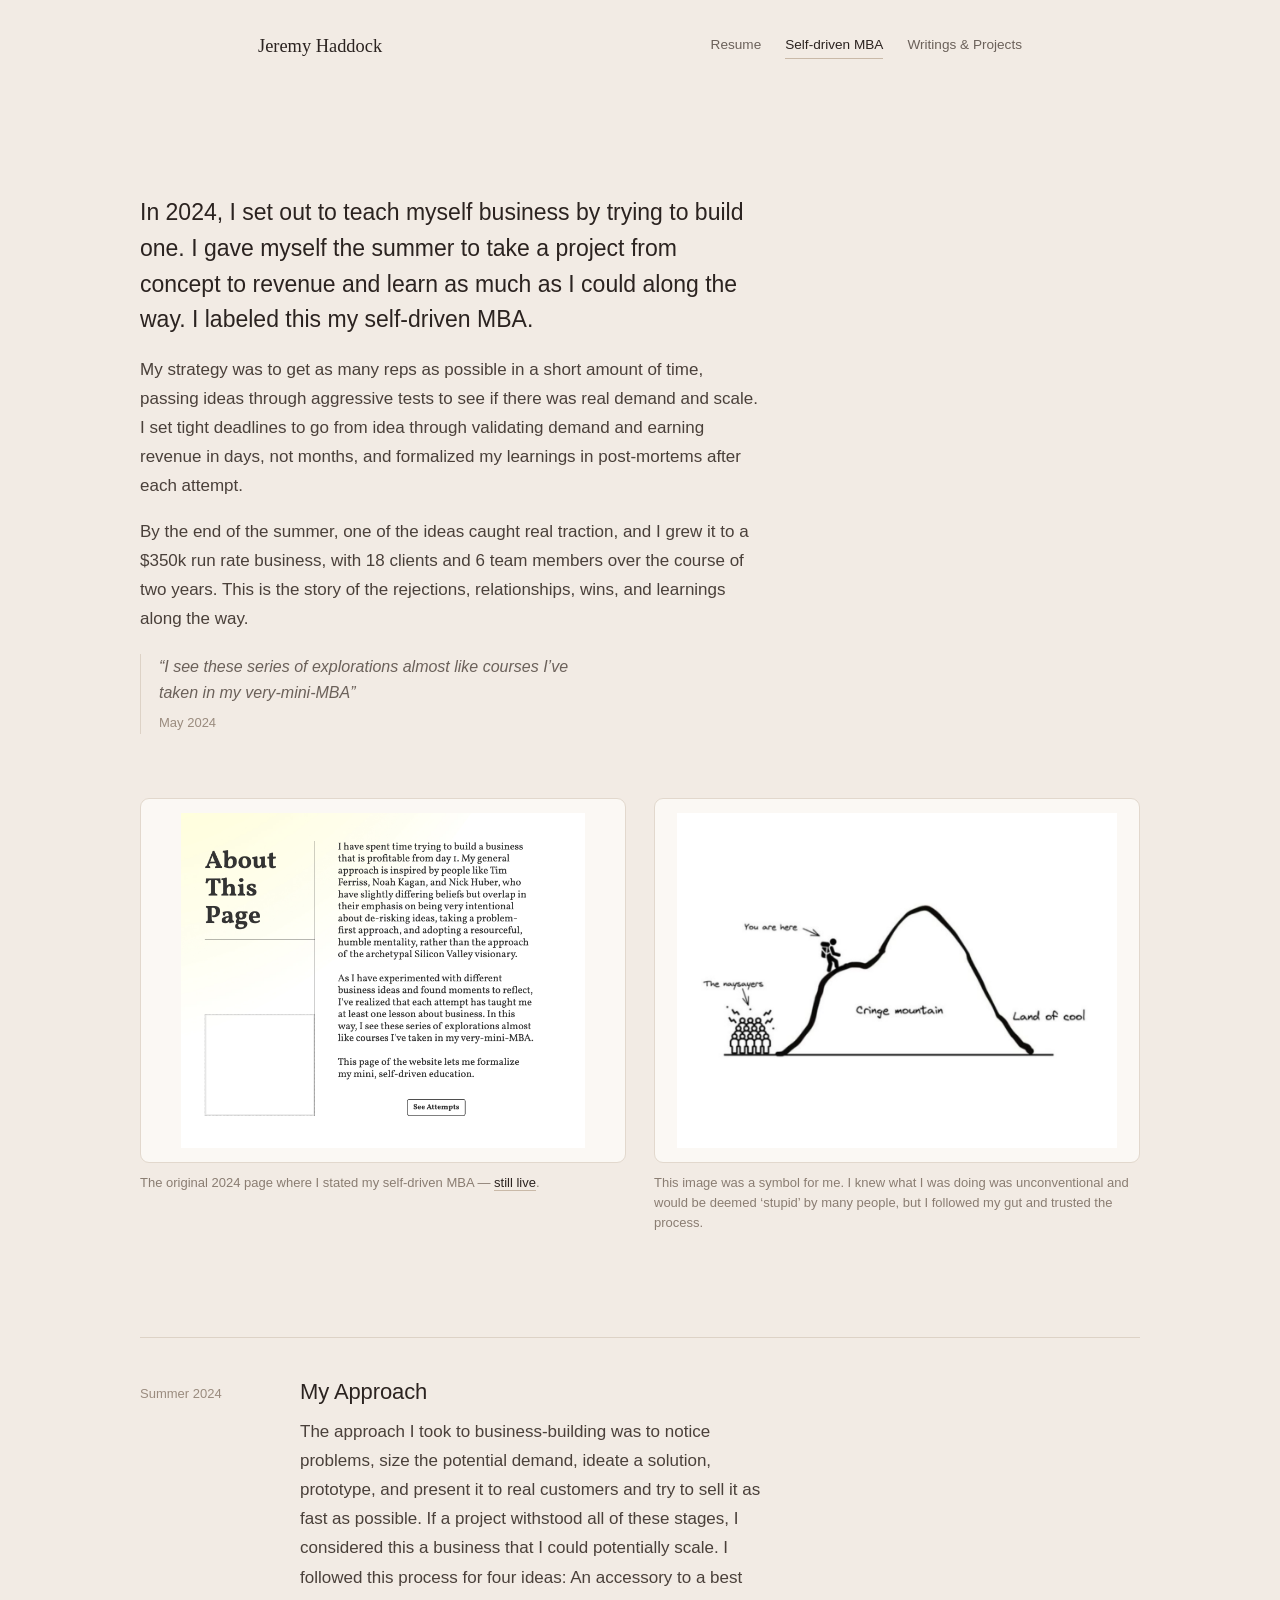
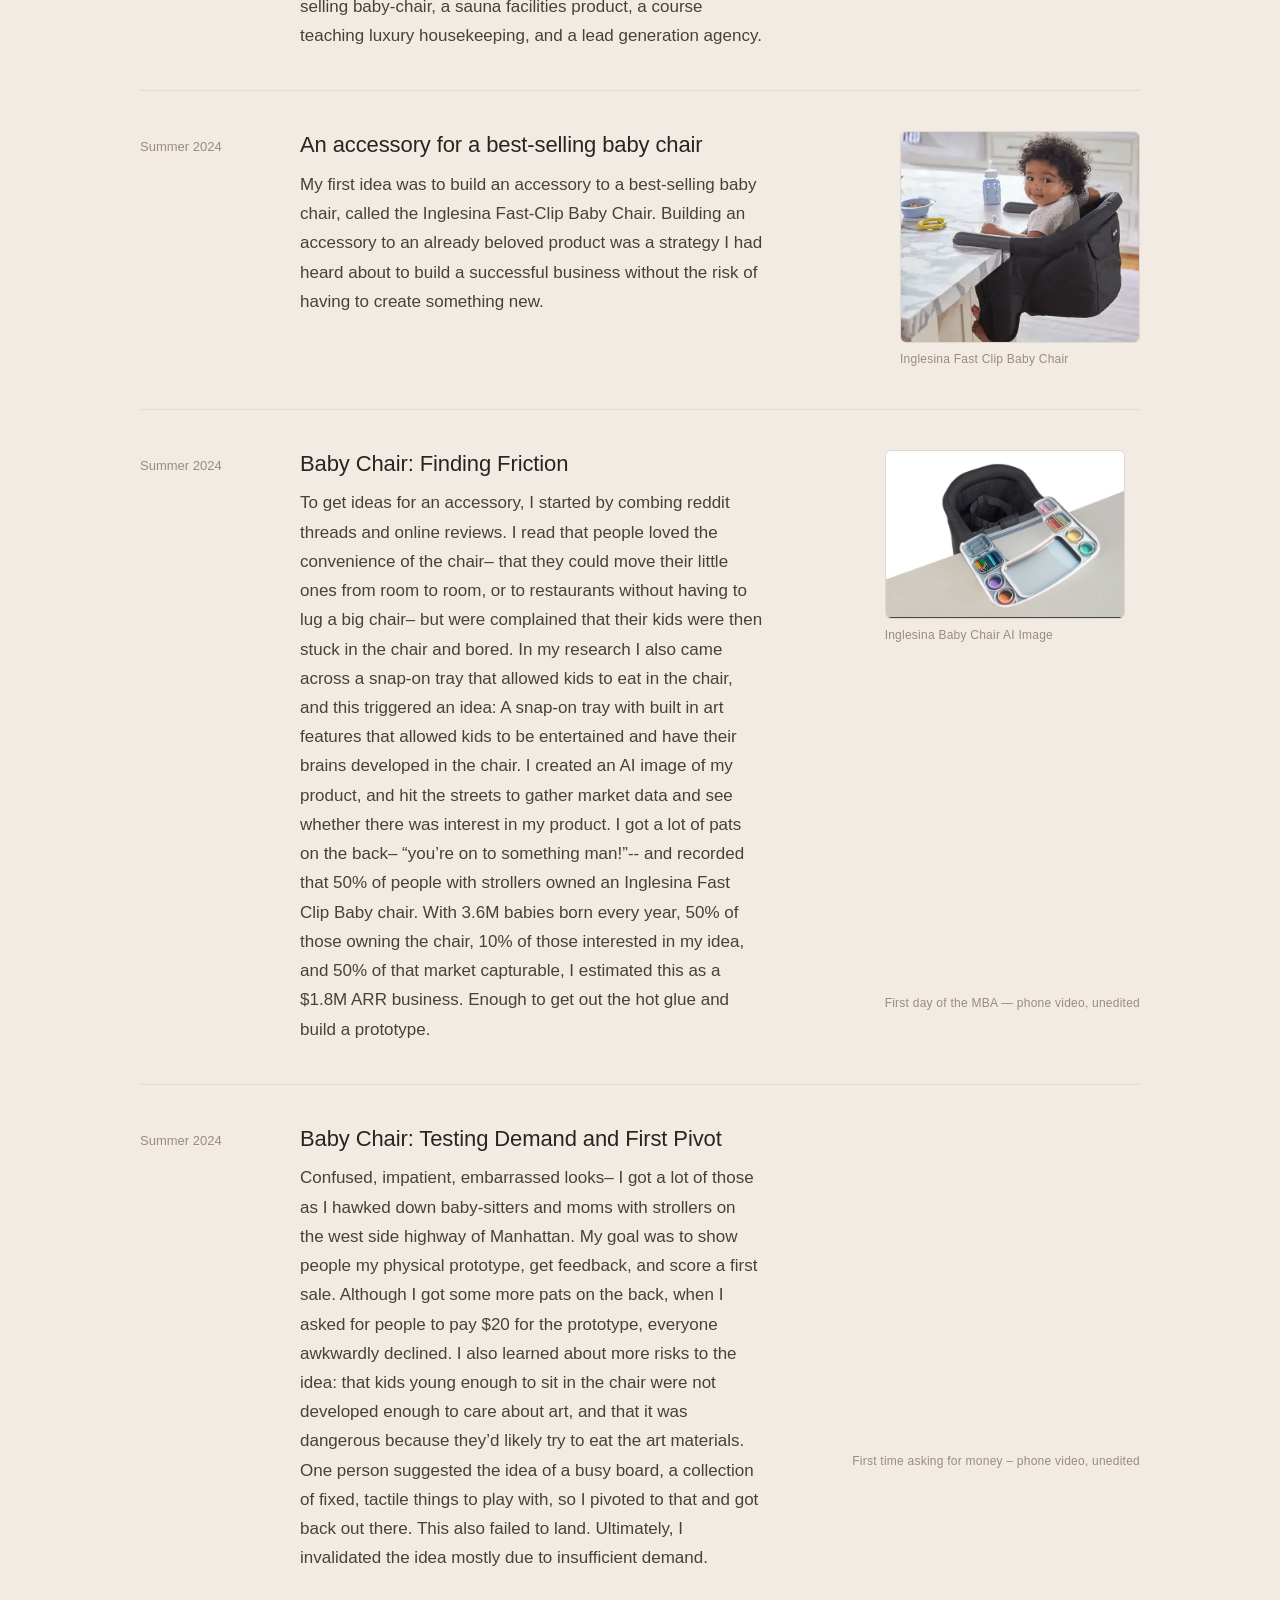
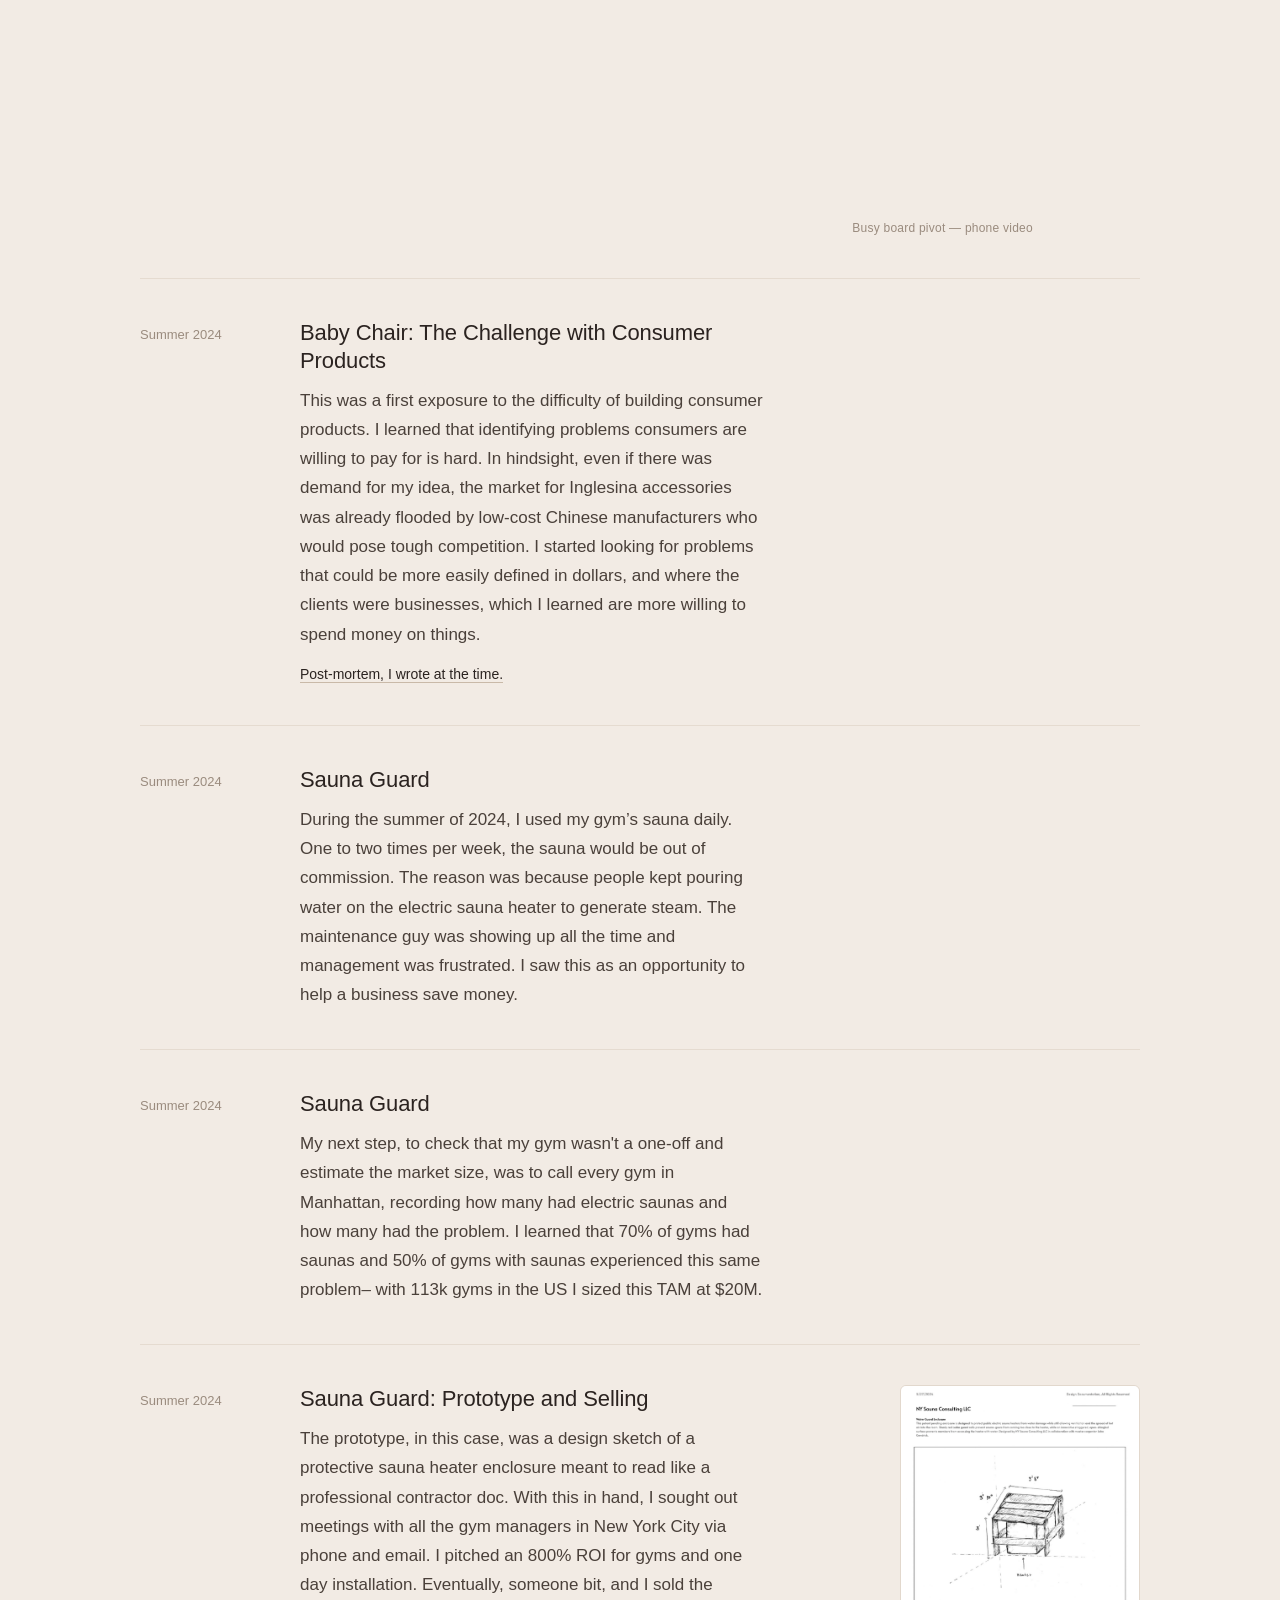
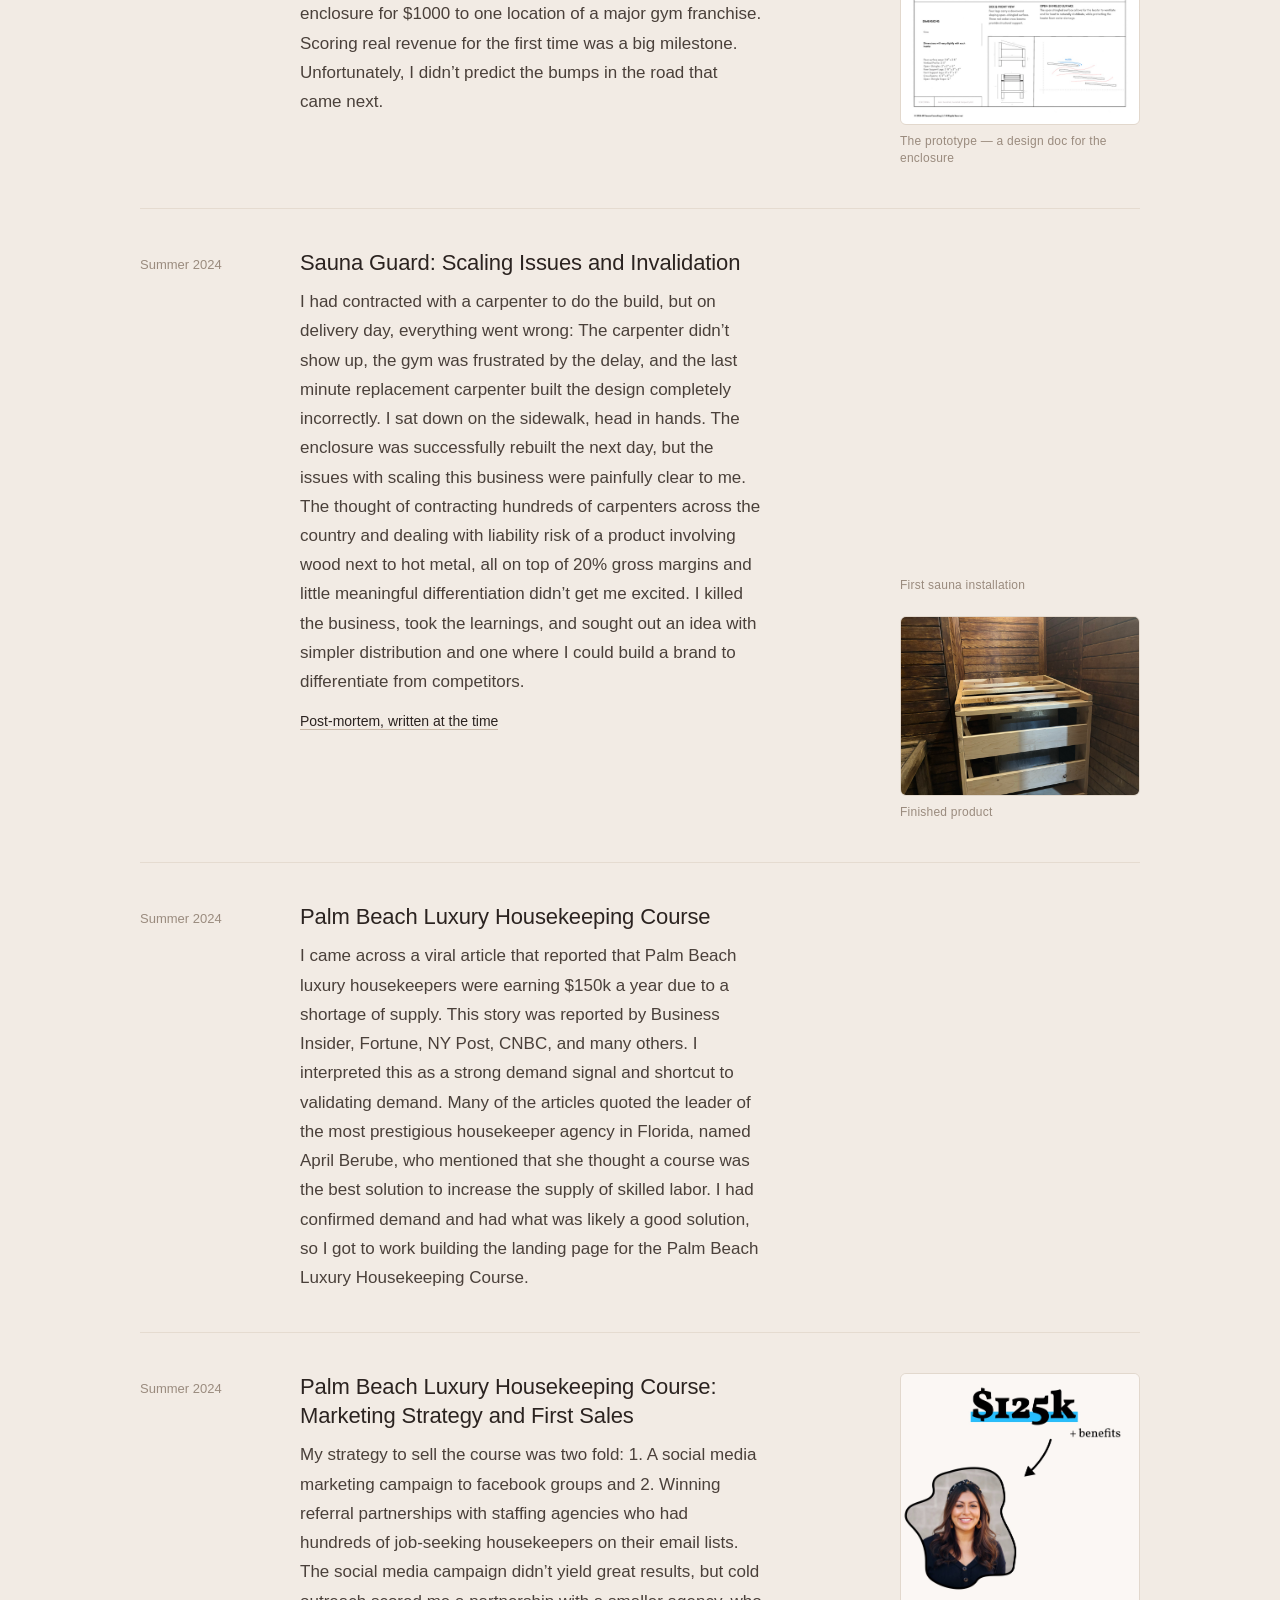
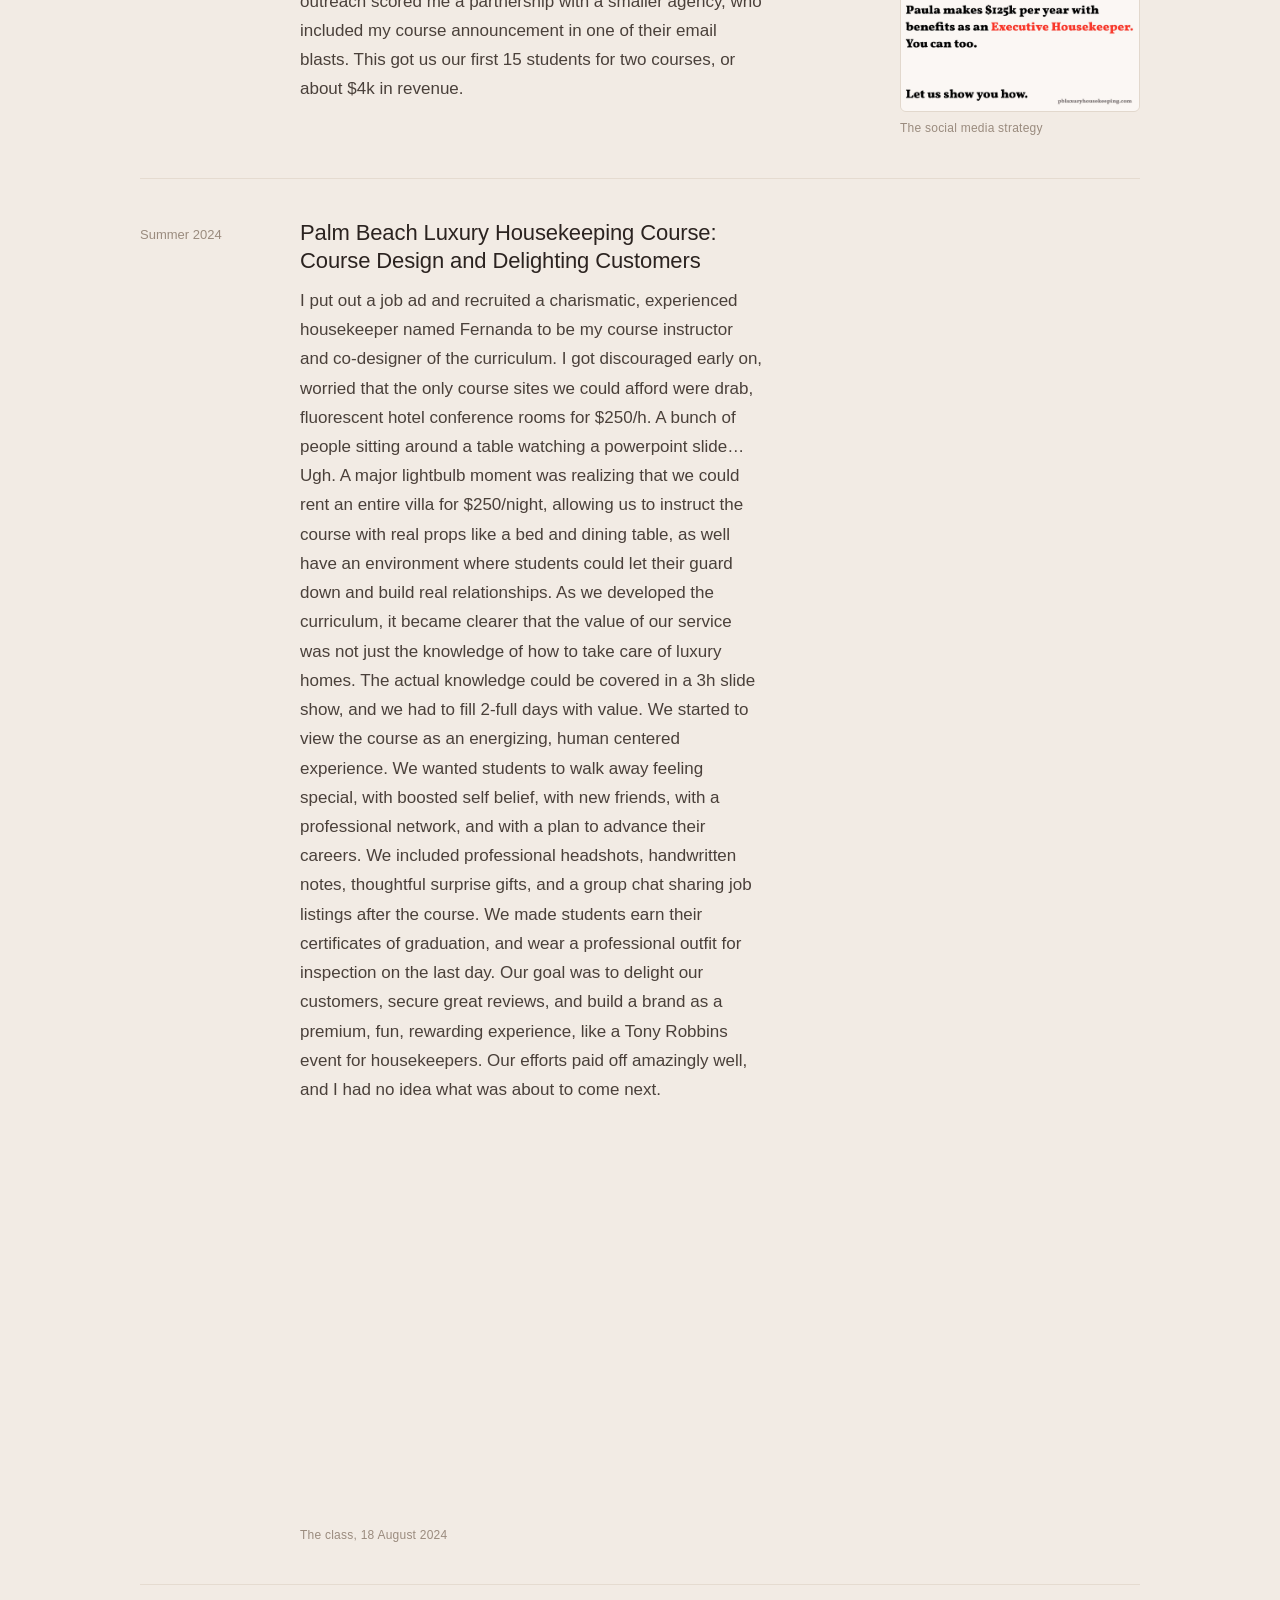
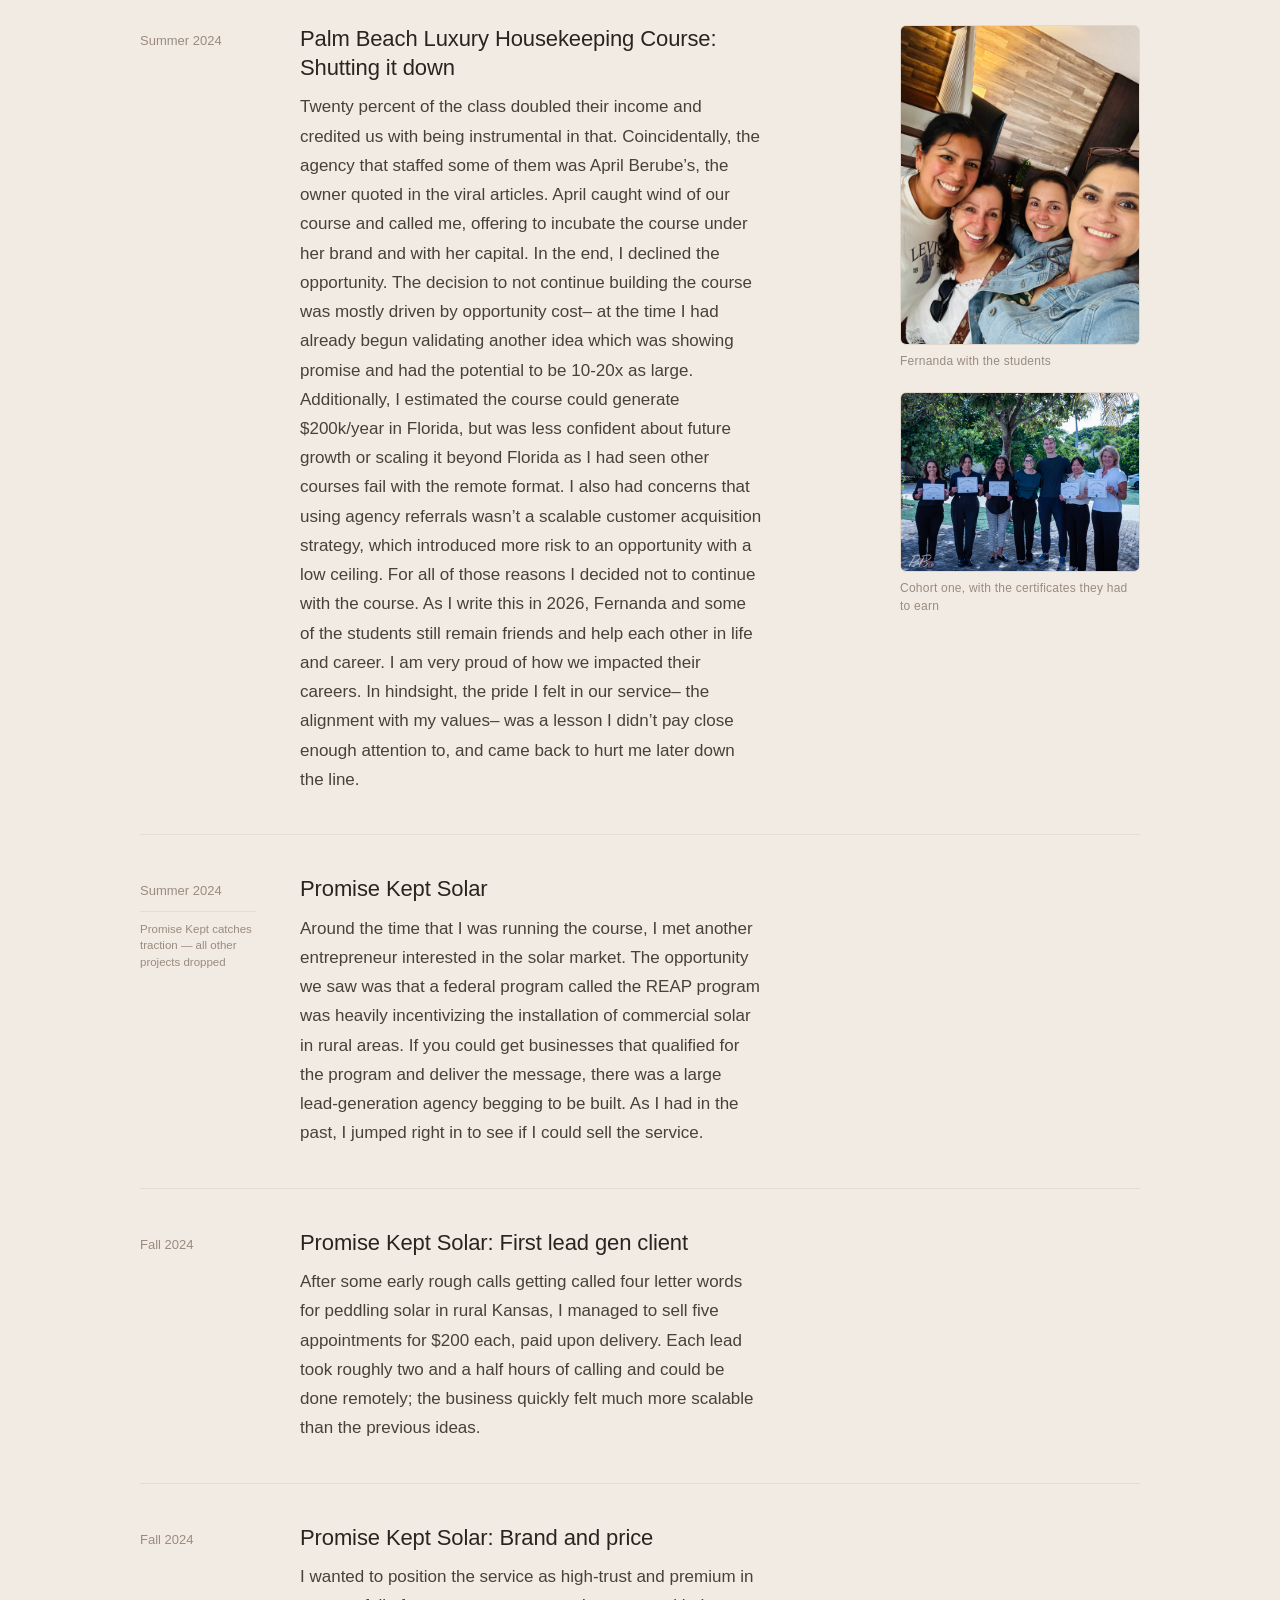
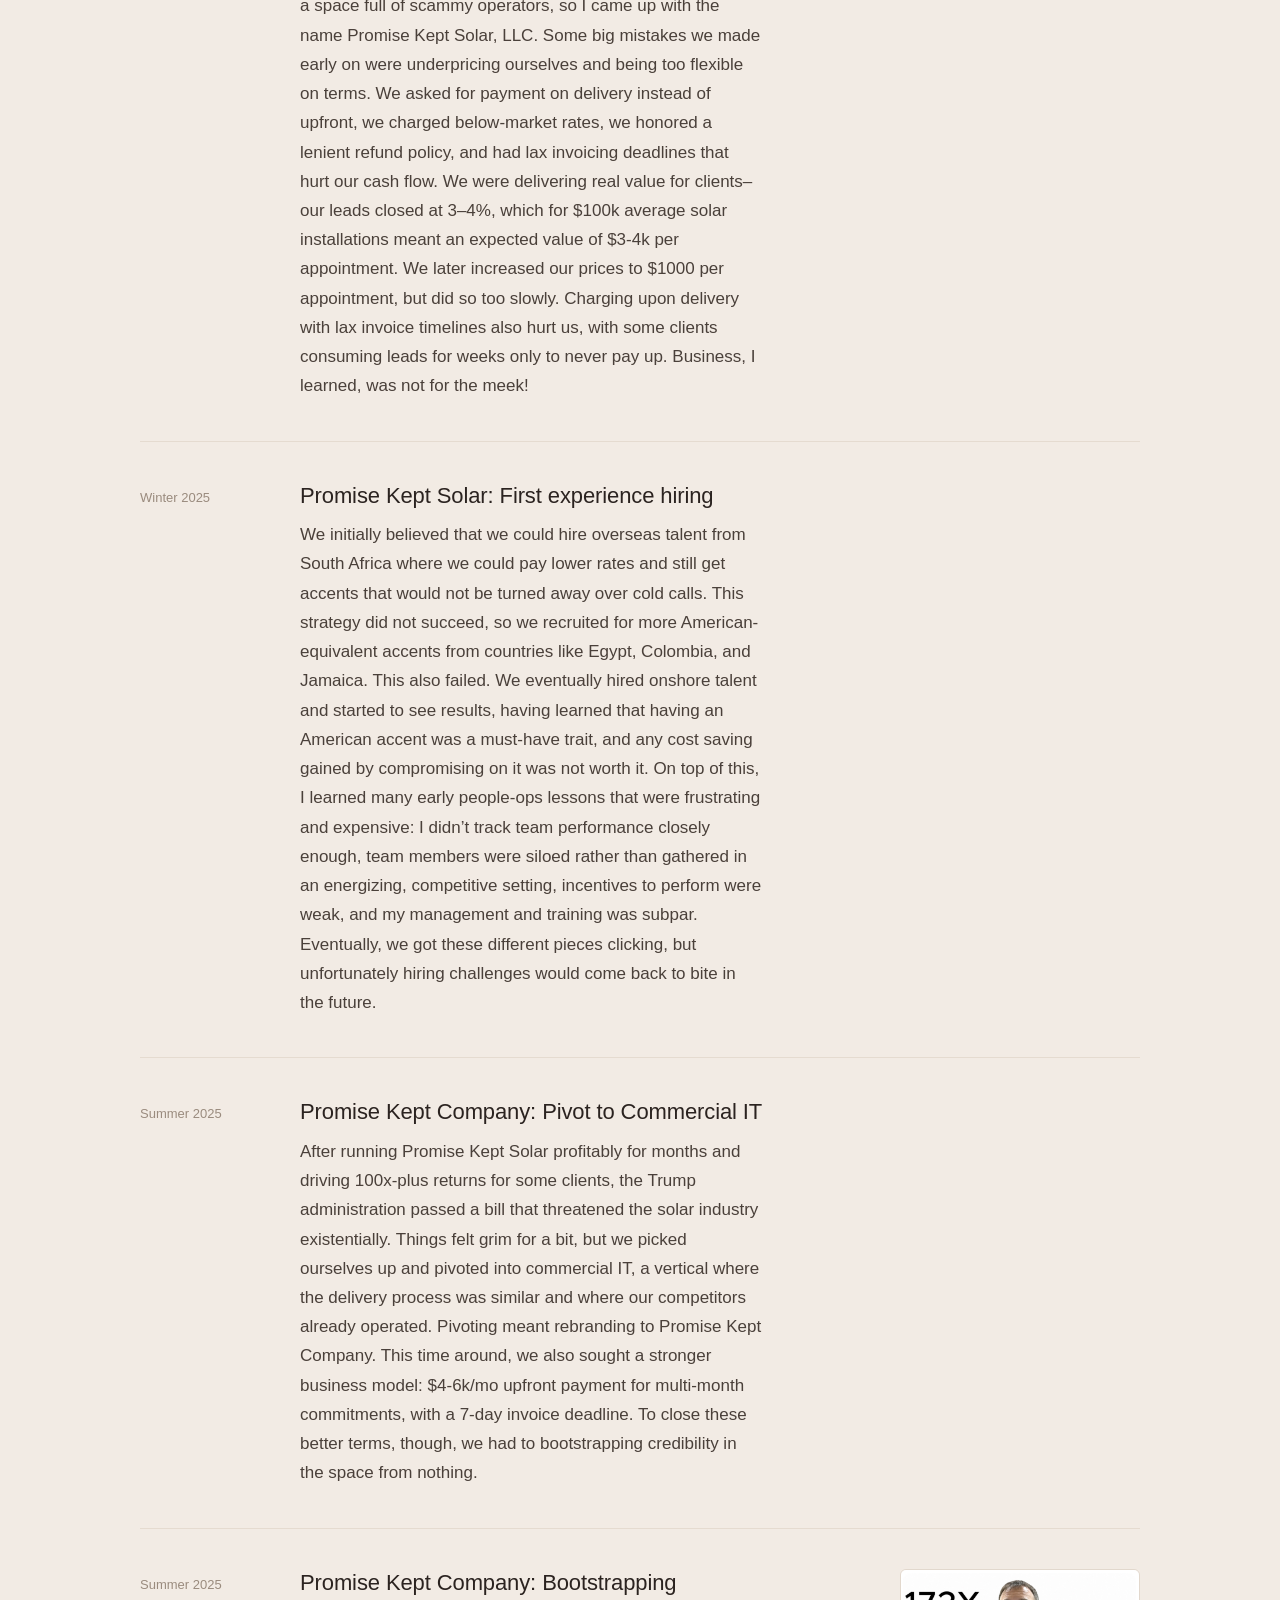
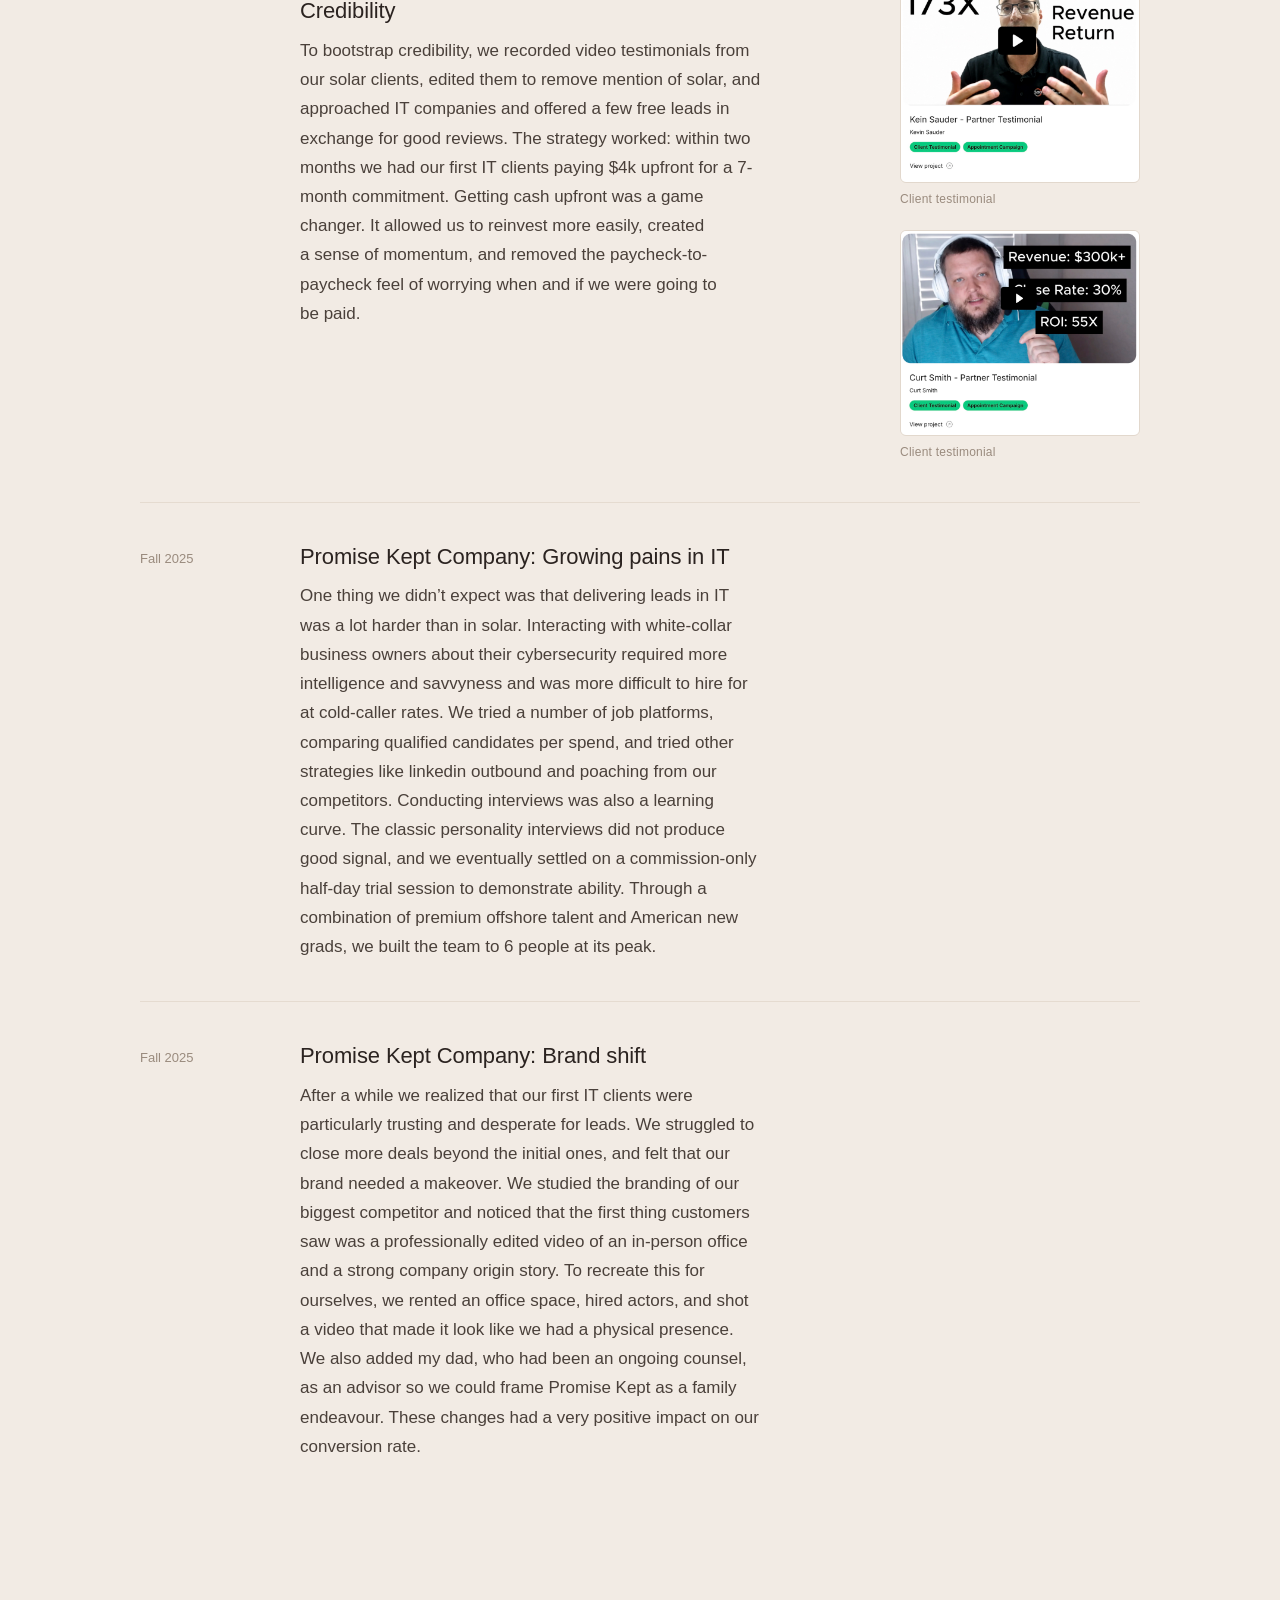
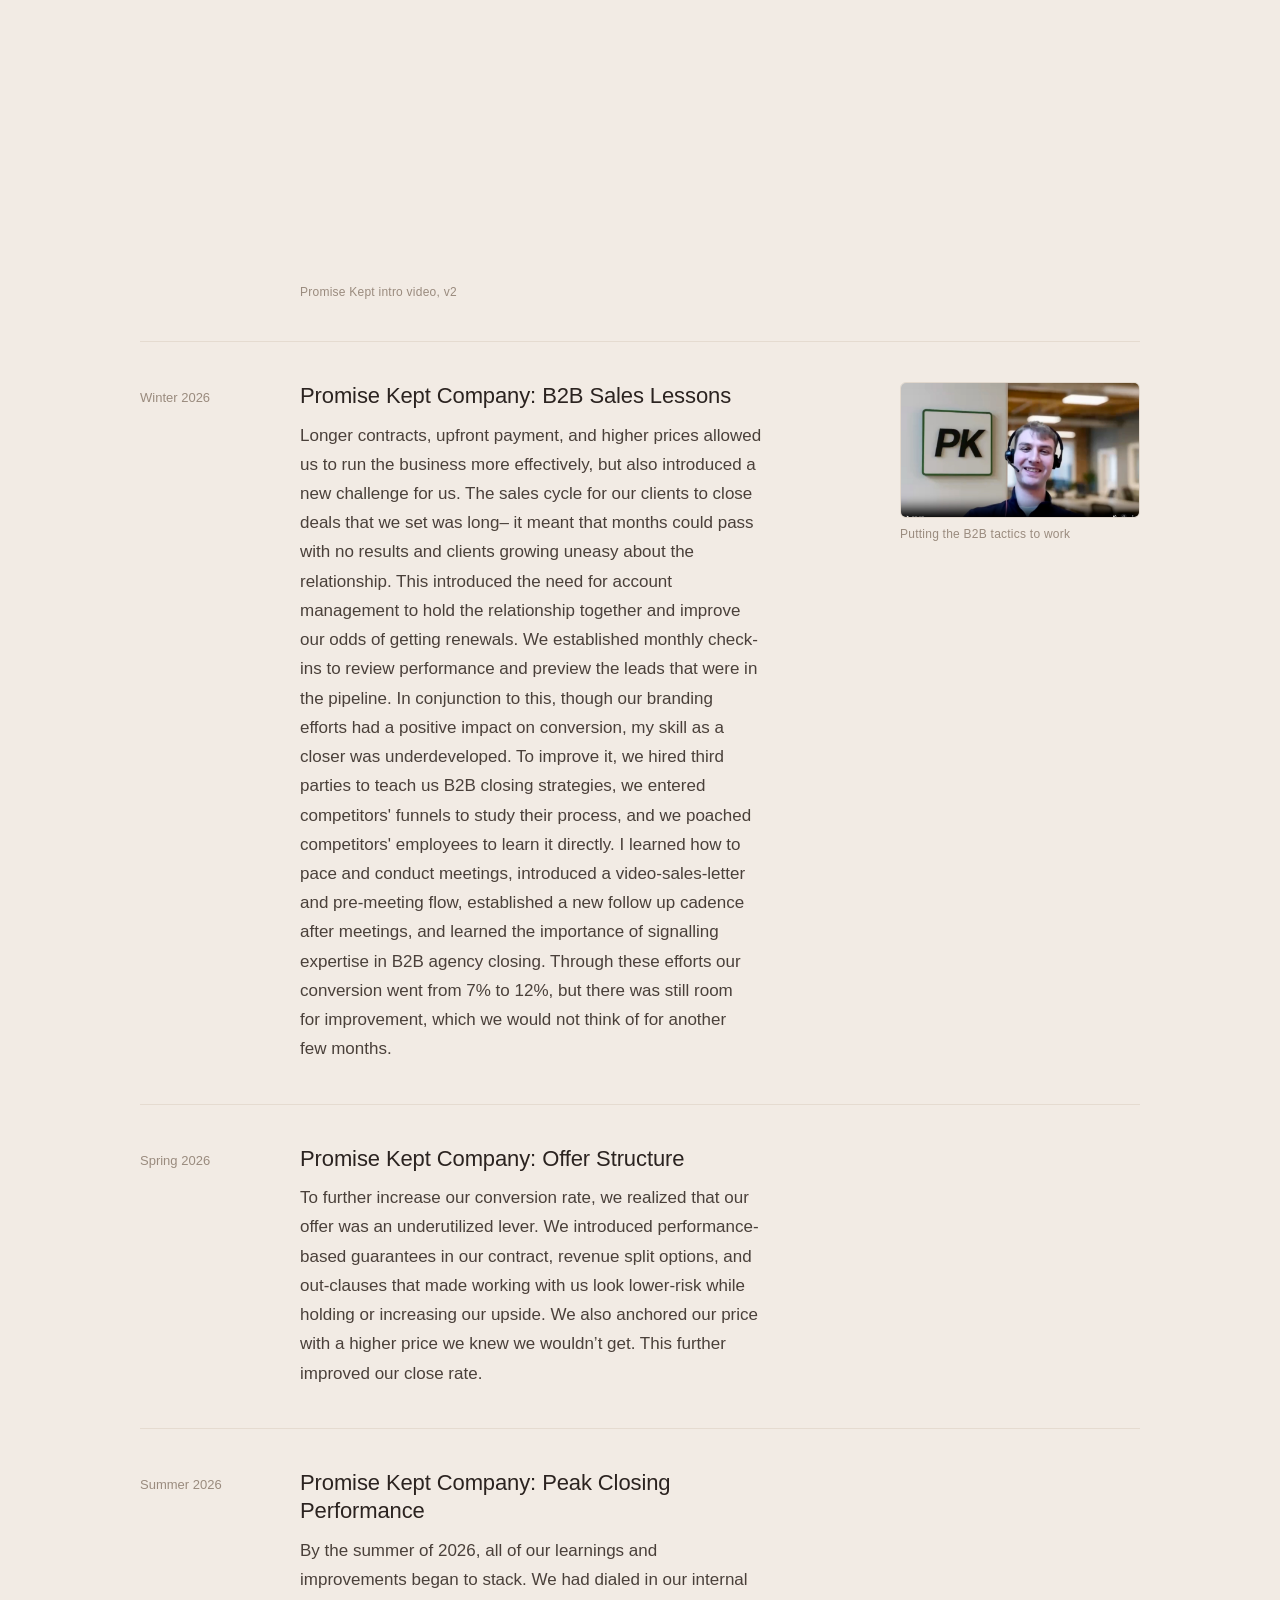
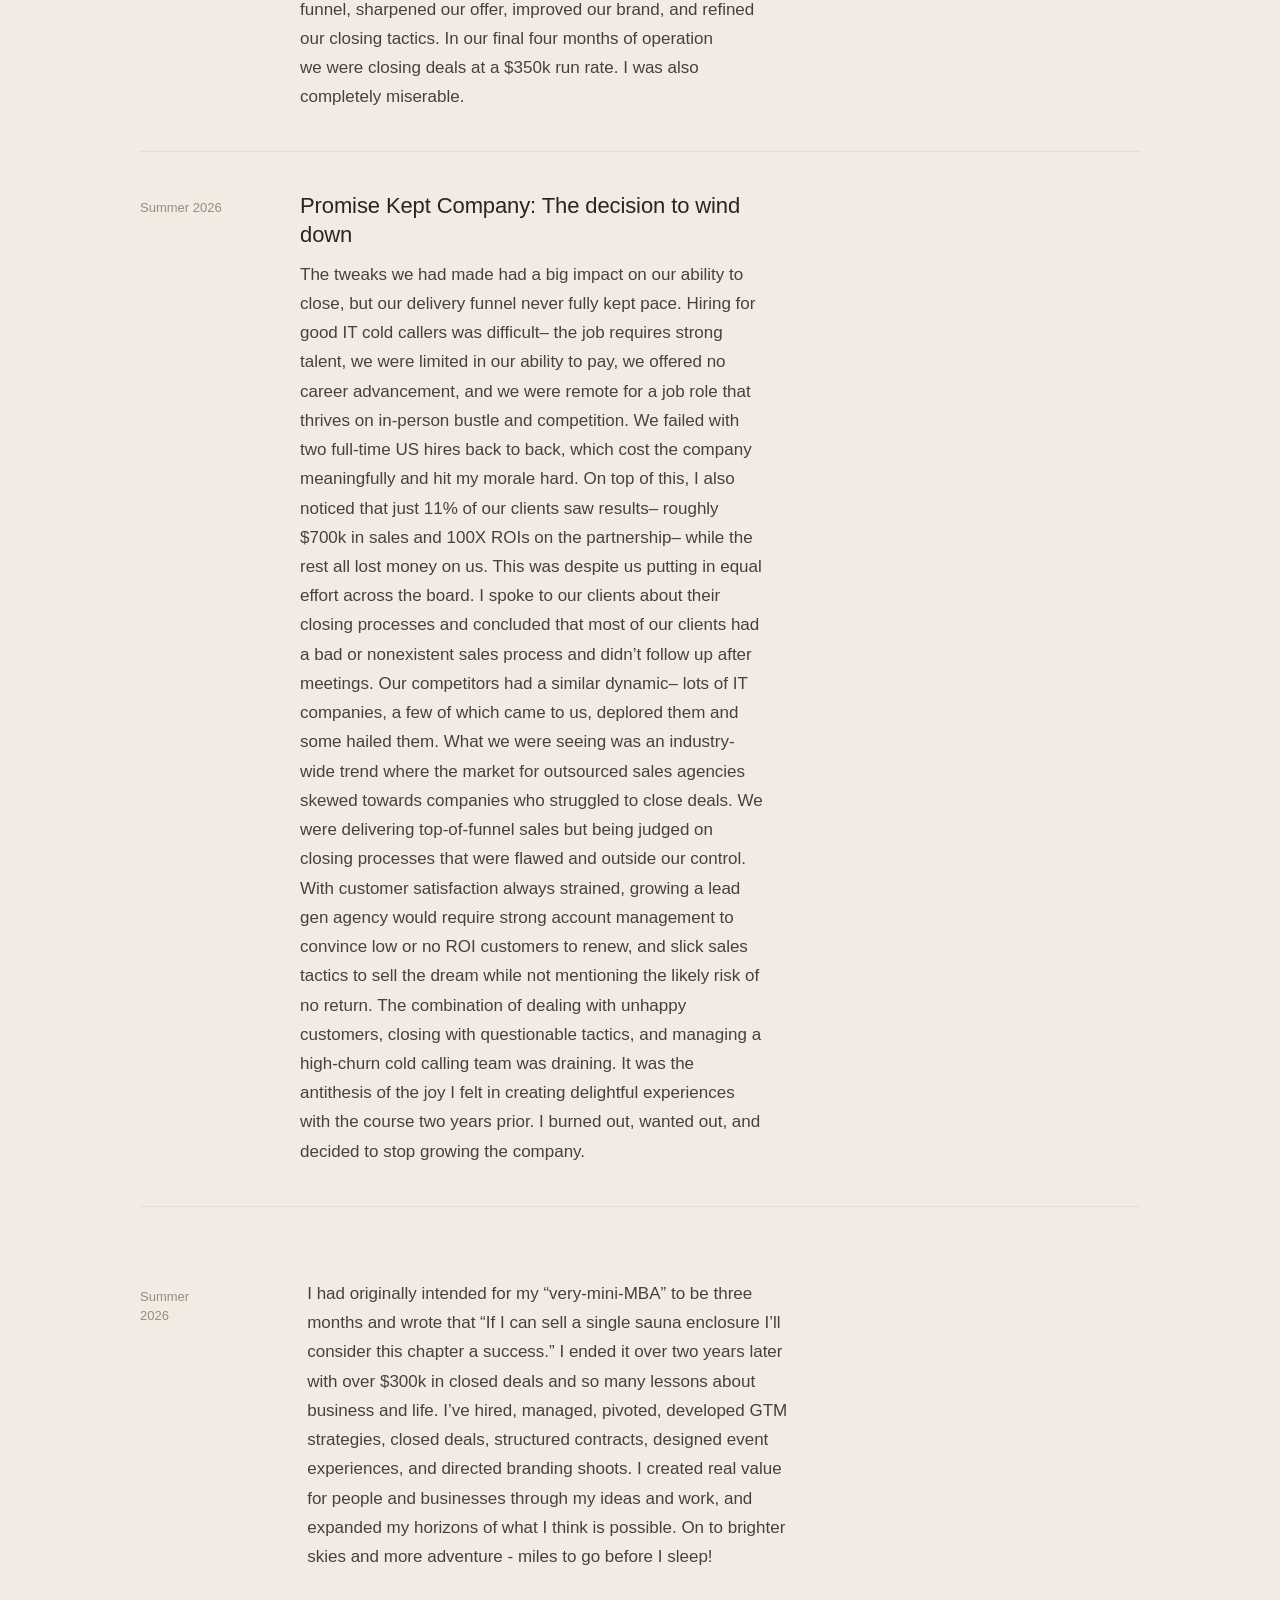
==== entrepreneurship.html @ 02e2dbf9 "Remove the advisor photo from the Brand shift entry" ====
<!DOCTYPE html>
<html lang="en">
<head>
<meta charset="UTF-8">
<meta name="viewport" content="width=device-width, initial-scale=1.0">
<title>A self-driven MBA — Jeremy Haddock</title>
<link rel="stylesheet" href="style.css">
<link rel="stylesheet" href="entrepreneurship.css">
<link rel="icon" href="data:,">
</head>
<body>

<div class="page nav-shell">
  <nav class="top">
    <a class="mark" href="index.html">Jeremy Haddock</a>
    <div class="links">
      <a href="resume.html">Resume</a>
      <a href="entrepreneurship.html" aria-current="page">Self-driven MBA</a>
      <a href="writing-projects.html">Writings &amp; Projects</a>
    </div>
  </nav>
</div>

<div class="mba">
  <div class="mba-inner">

    <div class="mba-header">
      <p class="mba-lead">In 2024, I set out to teach myself business by trying to build one. I gave myself the summer to take a project from concept to revenue and learn as much as I could along the way. I labeled this my self-driven MBA.</p>
      <p class="mba-lead-cont">My strategy was to get as many reps as possible in a short amount of time, passing ideas through aggressive tests to see if there was real demand and scale. I set tight deadlines to go from idea through validating demand and earning revenue in days, not months, and formalized my learnings in post-mortems after each attempt.</p>
      <p class="mba-lead-cont">By the end of the summer, one of the ideas caught real traction, and I grew it to a $350k run rate business, with 18 clients and 6 team members over the course of two years. This is the story of the rejections, relationships, wins, and learnings along the way.</p>
      <blockquote class="mba-quote">
        <p>“I see these series of explorations almost like courses I’ve taken in my very-mini-MBA”</p>
        <cite>May 2024</cite>
      </blockquote>
    </div>

    <div class="mba-artifacts">
      <figure class="mba-artifact-figure">
        <div class="mba-mat">
          <img src="assets/declaration-2022.png" alt="The original 2024 declaration page, titled About This Page">
        </div>
        <figcaption>The original 2024 page where I stated my self-driven MBA &mdash; <a href="https://jeremyhaddocksite.webflow.io/businessexplorations" target="_blank" rel="noopener">still live</a>.</figcaption>
      </figure>
      <figure class="mba-artifact-figure">
        <div class="mba-mat">
          <img src="assets/cringe-mountain-2022.png" alt="Hand-drawn diagram: a figure climbing Cringe mountain toward the Land of cool">
        </div>
        <figcaption>This image was a symbol for me. I knew what I was doing was unconventional and would be deemed &lsquo;stupid&rsquo; by many people, but I followed my gut and trusted the process.</figcaption>
      </figure>
    </div>

    <div class="mba-timeline">

      <div class="mba-entry">
        <div class="mba-entry-date">Summer 2024</div>
        <div class="mba-entry-text">
          <h3>My Approach</h3>
          <p>The approach I took to business-building was to notice problems, size the potential demand, ideate a solution, prototype, and present it to real customers and try to sell it as fast as possible. If a project withstood all of these stages, I considered this a business that I could potentially scale. I followed this process for four ideas: An accessory to a best selling baby-chair, a sauna facilities product, a course teaching luxury housekeeping, and a lead generation agency.</p>
        </div>
      </div>

      <div class="mba-entry">
        <div class="mba-entry-date">Summer 2024</div>
        <div class="mba-entry-text">
          <h3>An accessory for a best-selling baby chair</h3>
          <p>My first idea was to build an accessory to a best-selling baby chair, called the Inglesina Fast-Clip Baby Chair. Building an accessory to an already beloved product was a strategy I had heard about to build a successful business without the risk of having to create something new.</p>
        </div>
        <div class="mba-entry-media">
          <figure class="mba-photo-figure">
            <img class="photo" src="assets/Inglesina%20Fast%20Clip%20Baby%20Chair.webp" alt="The Inglesina Fast Clip Baby Chair">
            <figcaption>Inglesina Fast Clip Baby Chair</figcaption>
          </figure>
          <!--
            EDIT ME: a "Baby Chair Idea" image is referenced here but is not in
            assets/ yet. Drop the file in and add:

            <figure class="mba-photo-figure">
              <img class="photo" src="assets/FILENAME" alt="Baby chair idea">
              <figcaption>Baby Chair Idea</figcaption>
            </figure>
          -->
        </div>
      </div>

      <div class="mba-entry">
        <div class="mba-entry-date">Summer 2024</div>
        <div class="mba-entry-text">
          <h3>Baby Chair: Finding Friction</h3>
          <p>To get ideas for an accessory, I started by combing reddit threads and online reviews. I read that people loved the convenience of the chair– that they could move their little ones from room to room, or to restaurants without having to lug a big chair– but were complained that their kids were then stuck in the chair and bored. In my research I also came across a snap-on tray that allowed kids to eat in the chair, and this triggered an idea: A snap-on tray with built in art features that allowed kids to be entertained and have their brains developed in the chair. I created an AI image of my product, and hit the streets to gather market data and see whether there was interest in my product. I got a lot of pats on the back– &ldquo;you&rsquo;re on to something man!&rdquo;-- and recorded that 50% of people with strollers owned an Inglesina Fast Clip Baby chair. With 3.6M babies born every year, 50% of those owning the chair, 10% of those interested in my idea, and 50% of that market capturable, I estimated this as a $1.8M ARR business. Enough to get out the hot glue and build a prototype.</p>
        </div>
        <div class="mba-entry-media">
          <figure class="mba-photo-figure">
            <img class="photo" src="assets/Inglesina%20Chair%20AI%20Image.jpg" alt="AI-rendered image of the snap-on art tray on the Inglesina chair">
            <figcaption>Inglesina Baby Chair AI Image</figcaption>
          </figure>
          <figure>
            <iframe class="portrait" src="https://fast.wistia.net/embed/iframe/4pe1l62u2s" title="First day of the MBA — phone video, unedited" allow="autoplay; fullscreen" allowfullscreen loading="lazy"></iframe>
            <figcaption>First day of the MBA — phone video, unedited</figcaption>
          </figure>
        </div>
      </div>

      <div class="mba-entry">
        <div class="mba-entry-date">Summer 2024</div>
        <div class="mba-entry-text">
          <h3>Baby Chair: Testing Demand and First Pivot</h3>
          <p>Confused, impatient, embarrassed looks&ndash; I got a lot of those as I hawked down baby-sitters and moms with strollers on the west side highway of Manhattan. My goal was to show people my physical prototype, get feedback, and score a first sale. Although I got some more pats on the back, when I asked for people to pay $20 for the prototype, everyone awkwardly declined. I also learned about more risks to the idea: that kids young enough to sit in the chair were not developed enough to care about art, and that it was dangerous because they’d likely try to eat the art materials. One person suggested the idea of a busy board, a collection of fixed, tactile things to play with, so I pivoted to that and got back out there. This also failed to land. Ultimately, I invalidated the idea mostly due to insufficient demand.</p>
        </div>
        <div class="mba-entry-media">
          <figure>
            <iframe class="portrait" src="https://fast.wistia.net/embed/iframe/zjueq2bra5" title="First time asking for money – phone video, unedited" allow="autoplay; fullscreen" allowfullscreen loading="lazy"></iframe>
            <figcaption>First time asking for money – phone video, unedited</figcaption>
          </figure>
          <figure>
            <iframe class="portrait" src="https://fast.wistia.net/embed/iframe/116xn4rt3k" title="Busy board pivot — phone video" allow="autoplay; fullscreen" allowfullscreen loading="lazy"></iframe>
            <figcaption>Busy board pivot — phone video</figcaption>
          </figure>
        </div>
      </div>

      <div class="mba-entry">
        <div class="mba-entry-date">Summer 2024</div>
        <div class="mba-entry-text">
          <h3>Baby Chair: The Challenge with Consumer Products</h3>
          <p>This was a first exposure to the difficulty of building consumer products. I learned that identifying problems consumers are willing to pay for is hard. In hindsight, even if there was demand for my idea, the market for Inglesina accessories was already flooded by low-cost Chinese manufacturers who would pose tough competition. I started looking for problems that could be more easily defined in dollars, and where the clients were businesses, which I learned are more willing to spend money on things.</p>
          <div class="mba-postmortem"><a href="https://jeremyhaddocksite.webflow.io/businessexplorations" target="_blank" rel="noopener">Post-mortem, I wrote at the time.</a></div>
        </div>
      </div>

      <div class="mba-entry">
        <div class="mba-entry-date">Summer 2024</div>
        <div class="mba-entry-text">
          <h3>Sauna Guard</h3>
          <p>During the summer of 2024, I used my gym’s sauna daily. One to two times per week, the sauna would be out of commission. The reason was because people kept pouring water on the electric sauna heater to generate steam. The maintenance guy was showing up all the time and management was frustrated. I saw this as an opportunity to help a business save money.</p>
        </div>
      </div>

      <div class="mba-entry">
        <div class="mba-entry-date">Summer 2024</div>
        <div class="mba-entry-text">
          <h3>Sauna Guard</h3>
          <p>My next step, to check that my gym wasn't a one-off and estimate the market size, was to call every gym in Manhattan, recording how many had electric saunas and how many had the problem. I learned that 70% of gyms had saunas and 50% of gyms with saunas experienced this same problem&ndash; with 113k gyms in the US I sized this TAM at $20M.</p>
        </div>
      </div>

      <div class="mba-entry">
        <div class="mba-entry-date">Summer 2024</div>
        <div class="mba-entry-text">
          <h3>Sauna Guard: Prototype and Selling</h3>
          <p>The prototype, in this case, was a design sketch of a protective sauna heater enclosure meant to read like a professional contractor doc. With this in hand, I sought out meetings with all the gym managers in New York City via phone and email. I pitched an 800% ROI for gyms and one day installation. Eventually, someone bit, and I sold the enclosure for $1000 to one location of a major gym franchise. Scoring real revenue for the first time was a big milestone. Unfortunately, I didn’t predict the bumps in the road that came next.</p>
        </div>
        <div class="mba-entry-media">
          <figure class="mba-photo-figure">
            <img class="photo" src="assets/sauna-enclosure-design-doc.jpg" alt="The sauna enclosure design document, drawn to read like a contractor spec" loading="lazy">
            <figcaption>The prototype — a design doc for the enclosure</figcaption>
          </figure>
          <!--
            EDIT ME: a "First Sauna Sale" clip is referenced in the script but
            has no asset yet. Add it as a video:

            <figure>
              <iframe class="portrait" src="https://fast.wistia.net/embed/iframe/MEDIA_ID" title="First Sauna Sale" allow="autoplay; fullscreen" allowfullscreen loading="lazy"></iframe>
              <figcaption>First Sauna Sale</figcaption>
            </figure>
          -->
        </div>
      </div>

      <div class="mba-entry">
        <div class="mba-entry-date">Summer 2024</div>
        <div class="mba-entry-text">
          <h3>Sauna Guard: Scaling Issues and Invalidation</h3>
          <p>I had contracted with a carpenter to do the build, but on delivery day, everything went wrong: The carpenter didn&rsquo;t show up, the gym was frustrated by the delay, and the last minute replacement carpenter built the design completely incorrectly. I sat down on the sidewalk, head in hands. The enclosure was successfully rebuilt the next day, but the issues with scaling this business were painfully clear to me. The thought of contracting hundreds of carpenters across the country and dealing with liability risk of a product involving wood next to hot metal, all on top of 20% gross margins and little meaningful differentiation didn&rsquo;t get me excited. I killed the business, took the learnings, and sought out an idea with simpler distribution and one where I could build a brand to differentiate from competitors.</p>
          <div class="mba-postmortem"><a href="https://jeremyhaddocksite.webflow.io/businessexplorations" target="_blank" rel="noopener">Post-mortem, written at the time</a></div>
        </div>
        <div class="mba-entry-media">
          <figure>
            <iframe class="portrait" src="https://fast.wistia.net/embed/iframe/lbztywdski" title="First sauna installation" allow="autoplay; fullscreen" allowfullscreen loading="lazy"></iframe>
            <figcaption>First sauna installation</figcaption>
          </figure>
          <figure class="mba-photo-figure">
            <img class="photo" src="assets/sauna-cover-installed.jpg" alt="The finished sauna enclosure installed over the heater" loading="lazy">
            <figcaption>Finished product</figcaption>
          </figure>
        </div>
      </div>

      <div class="mba-entry">
        <div class="mba-entry-date">Summer 2024</div>
        <div class="mba-entry-text">
          <h3>Palm Beach Luxury Housekeeping Course</h3>
          <p>I came across a viral article that reported that Palm Beach luxury housekeepers were earning $150k a year due to a shortage of supply. This story was reported by Business Insider, Fortune, NY Post, CNBC, and many others. I interpreted this as a strong demand signal and shortcut to validating demand. Many of the articles quoted the leader of the most prestigious housekeeper agency in Florida, named April Berube, who mentioned that she thought a course was the best solution to increase the supply of skilled labor. I had confirmed demand and had what was likely a good solution, so I got to work building the landing page for the Palm Beach Luxury Housekeeping Course.</p>
        </div>
      </div>

      <div class="mba-entry">
        <div class="mba-entry-date">Summer 2024</div>
        <div class="mba-entry-text">
          <h3>Palm Beach Luxury Housekeeping Course: Marketing Strategy and First Sales</h3>
          <p>My strategy to sell the course was two fold: 1. A social media marketing campaign to facebook groups and 2. Winning referral partnerships with staffing agencies who had hundreds of job-seeking housekeepers on their email lists. The social media campaign didn&rsquo;t yield great results, but cold outreach scored me a partnership with a smaller agency, who included my course announcement in one of their email blasts. This got us our first 15 students for two courses, or about $4k in revenue.</p>
        </div>
        <div class="mba-entry-media">
          <figure class="mba-photo-figure">
            <img class="photo" src="assets/course-social-media-strategy.jpg" alt="The social media marketing plan for the Palm Beach course" loading="lazy">
            <figcaption>The social media strategy</figcaption>
          </figure>
        </div>
      </div>

      <div class="mba-entry mba-entry--stacked-media">
        <div class="mba-entry-date">Summer 2024</div>
        <div class="mba-entry-text">
          <h3>Palm Beach Luxury Housekeeping Course: Course Design and Delighting Customers</h3>
          <p>I put out a job ad and recruited a charismatic, experienced housekeeper named Fernanda to be my course instructor and co-designer of the curriculum. I got discouraged early on, worried that the only course sites we could afford were drab, fluorescent hotel conference rooms for $250/h. A bunch of people sitting around a table watching a powerpoint slide… Ugh. A major lightbulb moment was realizing that we could rent an entire villa for $250/night, allowing us to instruct the course with real props like a bed and dining table, as well have an environment where students could let their guard down and build real relationships. As we developed the curriculum, it became clearer that the value of our service was not just the knowledge of how to take care of luxury homes. The actual knowledge could be covered in a 3h slide show, and we had to fill 2-full days with value. We started to view the course as an energizing, human centered experience. We wanted students to walk away feeling special, with boosted self belief, with new friends, with a professional network, and with a plan to advance their careers. We included professional headshots, handwritten notes, thoughtful surprise gifts, and a group chat sharing job listings after the course. We made students earn their certificates of graduation, and wear a professional outfit for inspection on the last day. Our goal was to delight our customers, secure great reviews, and build a brand as a premium, fun, rewarding experience, like a Tony Robbins event for housekeepers. Our efforts paid off amazingly well, and I had no idea what was about to come next.</p>
        </div>
        <div class="mba-entry-media">
          <figure class="mba-landscape-figure">
            <iframe class="landscape" src="https://fast.wistia.net/embed/iframe/j9meaoadur" title="The class, 18 August 2024" allow="autoplay; fullscreen" allowfullscreen loading="lazy"></iframe>
            <figcaption>The class, 18 August 2024</figcaption>
          </figure>
        </div>
      </div>

      <div class="mba-entry">
        <div class="mba-entry-date">Summer 2024</div>
        <div class="mba-entry-text">
          <h3>Palm Beach Luxury Housekeeping Course: Shutting it down</h3>
          <p>Twenty percent of the class doubled their income and credited us with being instrumental in that. Coincidentally, the agency that staffed some of them was April Berube’s, the owner quoted in the viral articles. April caught wind of our course and called me, offering to incubate the course under her brand and with her capital. In the end, I declined the opportunity. The decision to not continue building the course was mostly driven by opportunity cost&ndash; at the time I had already begun validating another idea which was showing promise and had the potential to be 10-20x as large. Additionally, I estimated the course could generate $200k/year in Florida, but was less confident about future growth or scaling it beyond Florida as I had seen other courses fail with the remote format. I also had concerns that using agency referrals wasn’t a scalable customer acquisition strategy, which introduced more risk to an opportunity with a low ceiling. For all of those reasons I decided not to continue with the course. As I write this in 2026, Fernanda and some of the students still remain friends and help each other in life and career. I am very proud of how we impacted their careers. In hindsight, the pride I felt in our service&ndash; the alignment with my values&ndash; was a lesson I didn’t pay close enough attention to, and came back to hurt me later down the line.</p>
        </div>
        <div class="mba-entry-media">
          <figure class="mba-photo-figure">
            <img class="photo" src="assets/fernanda-with-students.jpg" alt="Fernanda with the course students" loading="lazy">
            <figcaption>Fernanda with the students</figcaption>
          </figure>
          <figure class="mba-photo-figure">
            <img class="photo" src="assets/course-cohort-1-certificates.jpg" alt="The first cohort with their certificates of graduation" loading="lazy">
            <figcaption>Cohort one, with the certificates they had to earn</figcaption>
          </figure>
        </div>
      </div>

      <div class="mba-entry">
        <div class="mba-entry-date">
          Summer 2024
          <span class="mba-marker">Promise Kept catches traction — all other projects dropped</span>
        </div>
        <div class="mba-entry-text">
          <h3>Promise Kept Solar</h3>
          <p>Around the time that I was running the course, I met another entrepreneur interested in the solar market. The opportunity we saw was that a federal program called the REAP program was heavily incentivizing the installation of commercial solar in rural areas. If you could get businesses that qualified for the program and deliver the message, there was a large lead-generation agency begging to be built. As I had in the past, I jumped right in to see if I could sell the service.</p>
        </div>
      </div>

      <div class="mba-entry">
        <div class="mba-entry-date">Fall 2024</div>
        <div class="mba-entry-text">
          <h3>Promise Kept Solar: First lead gen client</h3>
          <p>After some early rough calls getting called four letter words for peddling solar in rural Kansas, I managed to sell five appointments for $200 each, paid upon delivery. Each lead took roughly two and a half hours of calling and could be done remotely; the business quickly felt much more scalable than the previous ideas.</p>
        </div>
      </div>

      <div class="mba-entry">
        <div class="mba-entry-date">Fall 2024</div>
        <div class="mba-entry-text">
          <h3>Promise Kept Solar: Brand and price</h3>
          <p>I wanted to position the service as high-trust and premium in a space full of scammy operators, so I came up with the name Promise Kept Solar, LLC. Some big mistakes we made early on were underpricing ourselves and being too flexible on terms. We asked for payment on delivery instead of upfront, we charged below-market rates, we honored a lenient refund policy, and had lax invoicing deadlines that hurt our cash flow. We were delivering real value for clients– our leads closed at 3–4%, which for $100k average solar installations meant an expected value of $3-4k per appointment. We later increased our prices to $1000 per appointment, but did so too slowly. Charging upon delivery with lax invoice timelines also hurt us, with some clients consuming leads for weeks only to never pay up. Business, I learned, was not for the meek!</p>
        </div>
      </div>

      <div class="mba-entry">
        <div class="mba-entry-date">Winter 2025</div>
        <div class="mba-entry-text">
          <h3>Promise Kept Solar: First experience hiring</h3>
          <p>We initially believed that we could hire overseas talent from South Africa where we could pay lower rates and still get accents that would not be turned away over cold calls. This strategy did not succeed, so we recruited for more American-equivalent accents from countries like Egypt, Colombia, and Jamaica. This also failed. We eventually hired onshore talent and started to see results, having learned that having an American accent was a must-have trait, and any cost saving gained by compromising on it was not worth it. On top of this, I learned many early people-ops lessons that were frustrating and expensive: I didn&rsquo;t track team performance closely enough, team members were siloed rather than gathered in an energizing, competitive setting, incentives to perform were weak, and my management and training was subpar. Eventually, we got these different pieces clicking, but unfortunately hiring challenges would come back to bite in the future.</p>
        </div>
      </div>

      <div class="mba-entry">
        <div class="mba-entry-date">Summer 2025</div>
        <div class="mba-entry-text">
          <h3>Promise Kept Company: Pivot to Commercial IT</h3>
          <p>After running Promise Kept Solar profitably for months and driving 100x-plus returns for some clients, the Trump administration passed a bill that threatened the solar industry existentially. Things felt grim for a bit, but we picked ourselves up and pivoted into commercial IT, a vertical where the delivery process was similar and where our competitors already operated. Pivoting meant rebranding to Promise Kept Company. This time around, we also sought a stronger business model: $4-6k/mo upfront payment for multi-month commitments, with a 7-day invoice deadline. To close these better terms, though, we had to bootstrapping credibility in the space from nothing.</p>
        </div>
      </div>

      <div class="mba-entry">
        <div class="mba-entry-date">Summer 2025</div>
        <div class="mba-entry-text">
          <h3>Promise Kept Company: Bootstrapping Credibility</h3>
          <p>To bootstrap credibility, we recorded video testimonials from our solar clients, edited them to remove mention of solar, and approached IT companies and offered a few free leads in exchange for good reviews. The strategy worked: within two months we had our first IT clients paying $4k upfront for a 7-month commitment. Getting cash upfront was a game changer. It allowed us to reinvest more easily, created a sense of momentum, and removed the paycheck-to-paycheck feel of worrying when and if we were going to be paid.</p>
        </div>
        <div class="mba-entry-media">
          <figure class="mba-photo-figure">
            <img class="photo" src="assets/pk-testimonial-1.jpg" alt="A Promise Kept client video testimonial" loading="lazy">
            <figcaption>Client testimonial</figcaption>
          </figure>
          <figure class="mba-photo-figure">
            <img class="photo" src="assets/pk-testimonial-2.jpg" alt="A second Promise Kept client video testimonial" loading="lazy">
            <figcaption>Client testimonial</figcaption>
          </figure>
        </div>
      </div>

      <div class="mba-entry">
        <div class="mba-entry-date">Fall 2025</div>
        <div class="mba-entry-text">
          <h3>Promise Kept Company: Growing pains in IT</h3>
          <p>One thing we didn&rsquo;t expect was that delivering leads in IT was a lot harder than in solar. Interacting with white-collar business owners about their cybersecurity required more intelligence and savvyness and was more difficult to hire for at cold-caller rates. We tried a number of job platforms, comparing qualified candidates per spend, and tried other strategies like linkedin outbound and poaching from our competitors. Conducting interviews was also a learning curve. The classic personality interviews did not produce good signal, and we eventually settled on a commission-only half-day trial session to demonstrate ability. Through a combination of premium offshore talent and American new grads, we built the team to 6 people at its peak.</p>
        </div>
      </div>

      <div class="mba-entry mba-entry--stacked-media">
        <div class="mba-entry-date">Fall 2025</div>
        <div class="mba-entry-text">
          <h3>Promise Kept Company: Brand shift</h3>
          <p>After a while we realized that our first IT clients were particularly trusting and desperate for leads. We struggled to close more deals beyond the initial ones, and felt that our brand needed a makeover. We studied the branding of our biggest competitor and noticed that the first thing customers saw was a professionally edited video of an in-person office and a strong company origin story. To recreate this for ourselves, we rented an office space, hired actors, and shot a video that made it look like we had a physical presence. We also added my dad, who had been an ongoing counsel, as an advisor so we could frame Promise Kept as a family endeavour. These changes had a very positive impact on our conversion rate.</p>
        </div>
        <div class="mba-entry-media">
          <figure class="mba-landscape-figure">
            <iframe class="landscape" src="https://fast.wistia.net/embed/iframe/d8aahiqxm1" title="Promise Kept intro video, v2" allow="autoplay; fullscreen" allowfullscreen loading="lazy"></iframe>
            <figcaption>Promise Kept intro video, v2</figcaption>
          </figure>
        </div>
      </div>

      <div class="mba-entry">
        <div class="mba-entry-date">Winter 2026</div>
        <div class="mba-entry-text">
          <h3>Promise Kept Company: B2B Sales Lessons</h3>
          <p>Longer contracts, upfront payment, and higher prices allowed us to run the business more effectively, but also introduced a new challenge for us. The sales cycle for our clients to close deals that we set was long– it meant that months could pass with no results and clients growing uneasy about the relationship. This introduced the need for account management to hold the relationship together and improve our odds of getting renewals. We established monthly check-ins to review performance and preview the leads that were in the pipeline. In conjunction to this, though our branding efforts had a positive impact on conversion, my skill as a closer was underdeveloped. To improve it, we hired third parties to teach us B2B closing strategies, we entered competitors' funnels to study their process, and we poached competitors' employees to learn it directly. I learned how to pace and conduct meetings, introduced a video-sales-letter and pre-meeting flow, established a new follow up cadence after meetings, and learned the importance of signalling expertise in B2B agency closing. Through these efforts our conversion went from 7% to 12%, but there was still room for improvement, which we would not think of for another few months.</p>
        </div>
        <div class="mba-entry-media">
          <figure class="mba-photo-figure">
            <img class="photo" src="assets/b2b-sales-tactics.jpg" alt="Running a B2B sales meeting with the new process" loading="lazy">
            <figcaption>Putting the B2B tactics to work</figcaption>
          </figure>
        </div>
      </div>

      <div class="mba-entry">
        <div class="mba-entry-date">Spring 2026</div>
        <div class="mba-entry-text">
          <h3>Promise Kept Company: Offer Structure</h3>
          <p>To further increase our conversion rate, we realized that our offer was an underutilized lever. We introduced performance-based guarantees in our contract, revenue split options, and out-clauses that made working with us look lower-risk while holding or increasing our upside. We also anchored our price with a higher price we knew we wouldn’t get. This further improved our close rate.</p>
        </div>
      </div>

      <div class="mba-entry">
        <div class="mba-entry-date">Summer 2026</div>
        <div class="mba-entry-text">
          <h3>Promise Kept Company: Peak Closing Performance</h3>
          <p>By the summer of 2026, all of our learnings and improvements began to stack. We had dialed in our internal funnel, sharpened our offer, improved our brand, and refined our closing tactics. In our final four months of operation we were closing deals at a $350k run rate. I was also completely miserable.</p>
        </div>
      </div>

      <div class="mba-entry">
        <div class="mba-entry-date">Summer 2026</div>
        <div class="mba-entry-text">
          <h3>Promise Kept Company: The decision to wind down</h3>
          <p>The tweaks we had made had a big impact on our ability to close, but our delivery funnel never fully kept pace. Hiring for good IT cold callers was difficult– the job requires strong talent, we were limited in our ability to pay, we offered no career advancement, and we were remote for a job role that thrives on in-person bustle and competition. We failed with two full-time US hires back to back, which cost the company meaningfully and hit my morale hard. On top of this, I also noticed that just 11% of our clients saw results– roughly $700k in sales and 100X ROIs on the partnership– while the rest all lost money on us. This was despite us putting in equal effort across the board. I spoke to our clients about their closing processes and concluded that most of our clients had a bad or nonexistent sales process and didn&rsquo;t follow up after meetings. Our competitors had a similar dynamic– lots of IT companies, a few of which came to us, deplored them and some hailed them. What we were seeing was an industry-wide trend where the market for outsourced sales agencies skewed towards companies who struggled to close deals. We were delivering top-of-funnel sales but being judged on closing processes that were flawed and outside our control. With customer satisfaction always strained, growing a lead gen agency would require strong account management to convince low or no ROI customers to renew, and slick sales tactics to sell the dream while not mentioning the likely risk of no return. The combination of dealing with unhappy customers, closing with questionable tactics, and managing a high-churn cold calling team was draining. It was the antithesis of the joy I felt in creating delightful experiences with the course two years prior. I burned out, wanted out, and decided to stop growing the company.</p>
        </div>
      </div>

    </div>

    <div class="mba-postscript">
      <div class="mba-postscript-date">Summer<br>2026</div>
      <div class="mba-postscript-text">
        <p>I had originally intended for my &ldquo;very-mini-MBA&rdquo; to be three months and wrote that &ldquo;If I can sell a single sauna enclosure I&rsquo;ll consider this chapter a success.&rdquo; I ended it over two years later with over $300k in closed deals and so many lessons about business and life. I&rsquo;ve hired, managed, pivoted, developed GTM strategies, closed deals, structured contracts, designed event experiences, and directed branding shoots. I created real value for people and businesses through my ideas and work, and expanded my horizons of what I think is possible. On to brighter skies and more adventure - miles to go before I sleep!</p>
      </div>
    </div>

  </div>
</div>

<script src="entrepreneurship.js"></script>
</body>
</html>
---- style.css ----
/*
  One palette for the whole site, taken from the self-driven MBA page
  (see entrepreneurship.css). Warm beige, two hues, no accent color.
  Deliberately single-theme: the MBA page commits to this beige in every
  context, so the rest of the site does too rather than flipping to a dark
  theme the MBA page would not follow.
*/
:root{
  --bg:#f2ebe4;
  --card:#fbf8f4;
  --ink:#2b2320;
  --body:#4a403a;
  --muted:#6b615a;
  --caption:#8a7d72;
  --quiet:#9a8b7e;
  --hair:#e5dbd0;
  --rule-top:#ddd2c6;
  --mat-border:#e2d8cd;
  --link-underline:#c9b9a8;
  --img-radius:6px;
  --sans: -apple-system, "Avenir Next", "Segoe UI", "Helvetica Neue", sans-serif;
  --serif: Georgia, "Iowan Old Style", serif;
}
*{box-sizing:border-box;}
html{color-scheme:light;}

/* slight corner rounding on every image, site-wide, including any added later */
img{border-radius:var(--img-radius);}
body{
  margin:0;
  background:var(--bg);
  color:var(--ink);
  font-family:var(--sans);
  line-height:1.6;
  -webkit-font-smoothing:antialiased;
}
a{color:inherit;}

.page{max-width:820px;margin:0 auto;padding:0 1.75rem 4rem;}

/* shared top nav, used on the three inner pages */
nav.top{
  display:flex;
  justify-content:space-between;
  align-items:center;
  padding:2rem 0 0;
}
nav.top .mark{
  font-family:var(--serif);
  font-size:1.15rem;
  text-decoration:none;
  color:var(--ink);
  white-space:nowrap;
}
nav.top .links{display:flex;gap:1.5rem;font-size:0.85rem;}
nav.top .links a{
  text-decoration:none;
  color:var(--muted);
  padding-bottom:2px;
  border-bottom:1px solid transparent;
}
nav.top .links a:hover,
nav.top .links a[aria-current="page"]{
  color:var(--ink);
  border-color:var(--link-underline);
}
/* side by side, the wordmark and three links crush each other on a phone */
@media (max-width:620px){
  nav.top{
    flex-direction:column;
    align-items:flex-start;
    gap:0.85rem;
  }
  nav.top .links{
    flex-wrap:wrap;
    gap:0.5rem 1.15rem;
  }
  nav.top .links a{white-space:nowrap;}
}

/* home page hero */
.hero{
  min-height:calc(100vh - 9rem);
  display:flex;
  flex-direction:column;
  align-items:center;
  justify-content:center;
  text-align:center;
  gap:1.75rem;
  padding:3rem 0;
}
.avatar{
  width:196px;
  height:196px;
  border-radius:20px;
  background:var(--card);
  color:var(--quiet);
  display:flex;
  align-items:center;
  justify-content:center;
  font-family:var(--serif);
  font-size:2.6rem;
  overflow:hidden;
  border:1px solid var(--mat-border);
  box-shadow:0 8px 24px -14px rgba(43,35,32,0.28);
}
.avatar img{
  width:100%;
  height:100%;
  object-fit:cover;
}
.hero h1{
  font-family:var(--serif);
  font-size:clamp(1.9rem, 4.5vw, 2.5rem);
  margin:0;
  font-weight:400;
}
.hero .subtitle{
  margin:-1rem 0 0;
  font-family:var(--serif);
  font-style:italic;
  color:var(--caption);
  font-size:1.05rem;
}
.hero p{
  margin:0;
  color:var(--muted);
  max-width:52ch;
  font-size:1.05rem;
}
.hero-contact{
  display:flex;
  gap:1.25rem;
  font-size:0.85rem;
  color:var(--muted);
}
.hero-contact a{text-decoration:none;color:var(--muted);}
.hero-contact a:hover{color:var(--ink);}

/* inner page content */
.content{padding:3rem 0;}
.content h1{
  font-family:var(--serif);
  font-weight:400;
  font-size:clamp(1.9rem, 4.5vw, 2.4rem);
  margin:0 0 2.5rem;
}
.content .intro{
  color:var(--muted);
  max-width:62ch;
  font-size:1rem;
  margin:0 0 2.5rem;
}

/* plain, stacked links — identical treatment to the top nav links */
.link-stack{
  display:flex;
  flex-direction:column;
  align-items:flex-start;
  gap:0.9rem;
}
.link-stack a{
  text-decoration:none;
  color:var(--muted);
  font-size:0.85rem;
  padding-bottom:2px;
  border-bottom:1px solid transparent;
}
.link-stack a:hover{
  color:var(--ink);
  border-color:var(--link-underline);
}

.group{margin-bottom:2.5rem;}
.group:last-child{margin-bottom:0;}
.group h2{
  font-family:var(--serif);
  font-weight:400;
  font-size:1.2rem;
  margin:0 0 1rem;
  color:var(--ink);
}

.resume-card{
  background:var(--card);
  border:1px solid var(--mat-border);
  border-radius:14px;
  padding:1.5rem 1.75rem;
  display:flex;
  justify-content:space-between;
  align-items:center;
  text-decoration:none;
  color:var(--ink);
}
.resume-card:hover{border-color:var(--quiet);}
.resume-card .go{color:var(--caption);font-weight:600;font-size:0.9rem;}

footer{
  padding-top:2.5rem;
  margin-top:1rem;
  border-top:1px solid var(--hair);
  color:var(--muted);
  font-size:0.85rem;
  display:flex;
  justify-content:space-between;
  flex-wrap:wrap;
  gap:0.75rem;
}
footer a{color:var(--muted);text-decoration:none;}
footer a:hover{color:var(--ink);}
---- entrepreneurship.css ----
/*
  Design system for the entrepreneurship "evidence page", per the
  Claude Design handoff. Deliberately separate from style.css: this
  page has its own strict two-hue palette, its own type scale, and
  explicitly no accent color, no radius, no shadows. Do not blend
  these tokens into the rest of the site.
*/
.page.nav-shell{padding-bottom:0;}

.mba{
  --mba-bg:#f2ebe4;
  --mba-mat:#fbf8f4;
  --mba-ink:#2b2320;
  --mba-body:#4a403a;
  --mba-sub:#6b615a;
  --mba-caption:#8a7d72;
  --mba-quiet:#9a8b7e;
  --mba-rule-top:#ddd2c6;
  --mba-rule:#e5dbd0;
  --mba-mat-border:#e2d8cd;
  --mba-link:#c9b9a8;
  --mba-font: -apple-system, "Avenir Next", "Segoe UI", "Helvetica Neue", sans-serif;

  background:var(--mba-bg);
  color:var(--mba-ink);
  font-family:var(--mba-font);
  padding:clamp(48px, 9vw, 112px) clamp(22px, 6vw, 80px) clamp(72px, 11vw, 140px);
}
.mba *{box-sizing:border-box;}
.mba a{
  color:var(--mba-ink);
  text-decoration:none;
  border-bottom:1px solid var(--mba-link);
}
.mba a:hover{
  color:var(--mba-caption);
  border-bottom-color:var(--mba-caption);
}

.mba-inner{max-width:1000px;margin:0 auto;}

/* header block */
.mba-header{max-width:620px;}
.mba-lead{
  font-size:clamp(20px, 2.4vw, 23px);
  line-height:1.55;
  margin:22px 0 0;
  text-wrap:pretty;
}
/* second half of the intro, stepped down so the opening is not a wall of large type */
.mba-lead-cont{
  font-size:17px;
  line-height:1.7;
  margin:18px 0 0;
  color:var(--mba-body);
  text-wrap:pretty;
}

/* 2022 artifacts — matted, kept visually distinct from the unframed videos below */
.mba-mat{
  background:var(--mba-mat);
  border:1px solid var(--mba-mat-border);
  padding:14px;
  aspect-ratio:4 / 3;
  /* a touch wider than the image's own radius so the frame follows it */
  border-radius:calc(var(--img-radius) + 3px);
}
.mba-mat img{
  display:block;
  width:100%;
  height:100%;
  object-fit:contain;
}
.mba-entry--stacked-media{grid-template-columns:116px minmax(0, 1fr);}
.mba-entry--stacked-media .mba-entry-media{
  grid-column:2;
  margin-top:1.75rem;
  justify-self:stretch;
}
/* the artifact pair sits above the timeline, across the full measure, so the
   two exhibits can be side by side as large as the page margins allow */
.mba-artifacts{
  display:flex;
  flex-wrap:wrap;
  align-items:flex-start;
  gap:clamp(18px, 3vw, 28px);
  margin:clamp(40px, 6vw, 64px) 0 0;
}
.mba-artifact-figure{
  flex:1 1 300px;
  min-width:0;
  margin:0;
}
.mba-artifact-figure figcaption{
  margin:10px 0 0;
  font-size:13px;
  line-height:1.55;
  color:var(--mba-caption);
}

/* timeline */
.mba-timeline{
  margin:clamp(56px, 9vw, 104px) 0 0;
  border-top:1px solid var(--mba-rule-top);
}
.mba-entry{
  display:grid;
  grid-template-columns:116px minmax(0, 1fr) auto;
  gap:4px clamp(20px, 4vw, 44px);
  align-items:start;
  border-bottom:1px solid var(--mba-rule);
  padding:clamp(26px, 4vw, 40px) 0;
}
.mba-entry-date{
  font-size:13px;
  line-height:1.5;
  color:var(--mba-quiet);
  padding-top:6px;
}
/* quiet marker in the date gutter, for a turning point in the story */
.mba-marker{
  display:block;
  margin-top:10px;
  padding-top:9px;
  border-top:1px solid var(--mba-rule);
  font-size:11.5px;
  line-height:1.45;
  color:var(--mba-quiet);
}

.mba-entry-text{min-width:0;max-width:52ch;}
.mba-entry-text h3{
  font-family:var(--mba-font);
  font-size:clamp(19px, 2.2vw, 22px);
  line-height:1.3;
  margin:0 0 10px;
  font-weight:500;
  letter-spacing:-0.005em;
}
.mba-entry-text p{
  font-size:17px;
  line-height:1.72;
  margin:0;
  color:var(--mba-body);
  max-width:50ch;
  text-wrap:pretty;
}
.mba-postmortem{
  margin:14px 0 0;
  font-size:14px;
  color:var(--mba-caption);
}

/* pull quote, lifted from the 2024 declaration itself */
.mba-quote{
  margin:20px 0 0;
  padding:0 0 0 18px;
  border-left:1px solid var(--mba-rule-top);
  max-width:50ch;
}
.mba-quote p{
  margin:0;
  font-size:16px;
  line-height:1.6;
  font-style:italic;
  color:var(--mba-sub);
  text-wrap:pretty;
}
.mba-quote cite{
  display:block;
  margin-top:8px;
  font-size:13px;
  font-style:normal;
  color:var(--mba-quiet);
}
/* assets sit in the third column, to the right of the text, stacked vertically */
.mba-entry-media{
  display:flex;
  flex-direction:column;
  gap:22px;
  align-items:flex-start;
  justify-self:start;
}
.mba-entry-media figure{margin:0;}
.mba-entry-media iframe{
  display:block;
  width:100%;
  border:0;
}
.mba-entry-media .portrait{width:180px;aspect-ratio:9 / 16;}
/* still photographs, sized to sit alongside the portrait video embeds */
.mba-photo-figure{margin:0;width:240px;}
.mba-entry-media .photo{
  display:block;
  width:100%;
  height:auto;
  background:var(--mba-mat);
  border:1px solid var(--mba-mat-border);
}
.mba-entry-media .landscape{width:300px;aspect-ratio:16 / 9;}
.mba-landscape-figure{
  width:100%;
  max-width:680px;
}
.mba-landscape-figure .landscape{width:100%;}
.mba-entry-media figcaption{
  margin:8px 0 0;
  font-size:12px;
  line-height:1.45;
  color:var(--mba-quiet);
  letter-spacing:0.02em;
}

/* postscript */
.mba-postscript{
  display:flex;
  flex-wrap:wrap;
  gap:4px clamp(20px, 4vw, 52px);
  align-items:flex-start;
  padding:clamp(40px, 6vw, 72px) 0 0;
}
.mba-postscript-date{
  flex:0 0 116px;
  font-size:13px;
  line-height:1.5;
  color:var(--mba-quiet);
  padding-top:8px;
}
.mba-postscript-text{flex:1 1 380px;min-width:0;max-width:54ch;}
.mba-postscript-text p:first-child{
  font-size:clamp(20px, 2.4vw, 23px);
  line-height:1.55;
  margin:0 0 20px;
  text-wrap:pretty;
}
.mba-postscript-text p:last-child{
  font-size:17px;
  line-height:1.72;
  margin:0;
  color:var(--mba-body);
  text-wrap:pretty;
}

/* Below ~900px there isn't room for a readable text measure beside the assets,
   so the assets drop under the text the way the landscape videos already do. */
@media (max-width:900px){
  .mba-entry{grid-template-columns:116px minmax(0, 1fr);}
  .mba-entry .mba-entry-media{
    grid-column:2;
    margin-top:1.75rem;
  }
}

@media (max-width:720px){
  .mba-entry{grid-template-columns:1fr;}
  .mba-entry > *{grid-column:1;}
  /* must match the specificity of the 900px rule above, or the media stays in
     column 2 and grid creates an implicit second column */
  .mba-entry .mba-entry-media{grid-column:1;}
  /* give the assets real presence once they are full width */
  .mba-entry-media{align-items:stretch;justify-self:stretch;}
  .mba-entry-media .portrait{width:min(260px, 72vw);}
  .mba-entry-media .photo{width:100%;max-width:340px;}
  .mba-entry-media .landscape{width:100%;}
  .mba-landscape-figure{max-width:none;}
  /* the artifact pair stacks rather than squeezing two per row */
  .mba-artifact-figure{flex:1 1 100%;}
}

/* click-to-enlarge (see entrepreneurship.js) */
.mba-zoomable{cursor:zoom-in;}
.mba-zoomable:focus-visible{
  outline:2px solid var(--mba-caption);
  outline-offset:3px;
}
body.mba-lightbox-open{overflow:hidden;}

.mba-lightbox{
  position:fixed;
  inset:0;
  z-index:50;
  display:flex;
  align-items:center;
  justify-content:center;
  padding:clamp(24px, 5vw, 64px);
  background:rgba(43, 35, 32, 0.82);
}
.mba-lightbox[hidden]{display:none;}
.mba-lightbox-figure{
  margin:0;
  display:flex;
  flex-direction:column;
  align-items:center;
  gap:14px;
  max-width:100%;
  max-height:100%;
}
.mba-lightbox-figure img{
  display:block;
  max-width:100%;
  max-height:calc(100vh - clamp(110px, 16vw, 190px));
  width:auto;
  height:auto;
  background:var(--mba-mat);
  border:1px solid var(--mba-mat-border);
  padding:clamp(8px, 1.5vw, 18px);
  object-fit:contain;
  border-radius:calc(var(--img-radius) + 3px);
}
.mba-lightbox-figure figcaption{
  margin:0;
  max-width:60ch;
  text-align:center;
  font-size:13px;
  line-height:1.55;
  color:var(--mba-mat);
}
.mba-lightbox-figure figcaption a{
  color:var(--mba-mat);
  border-bottom-color:rgba(251, 248, 244, 0.5);
}
.mba-lightbox-close{
  position:absolute;
  top:clamp(12px, 2.5vw, 24px);
  right:clamp(12px, 2.5vw, 24px);
  width:40px;
  height:40px;
  display:flex;
  align-items:center;
  justify-content:center;
  font-size:26px;
  line-height:1;
  color:var(--mba-mat);
  background:transparent;
  border:1px solid rgba(251, 248, 244, 0.35);
  cursor:pointer;
  font-family:inherit;
}
.mba-lightbox-close:hover{border-color:var(--mba-mat);}
.mba-lightbox-close:focus-visible{
  outline:2px solid var(--mba-mat);
  outline-offset:2px;
}
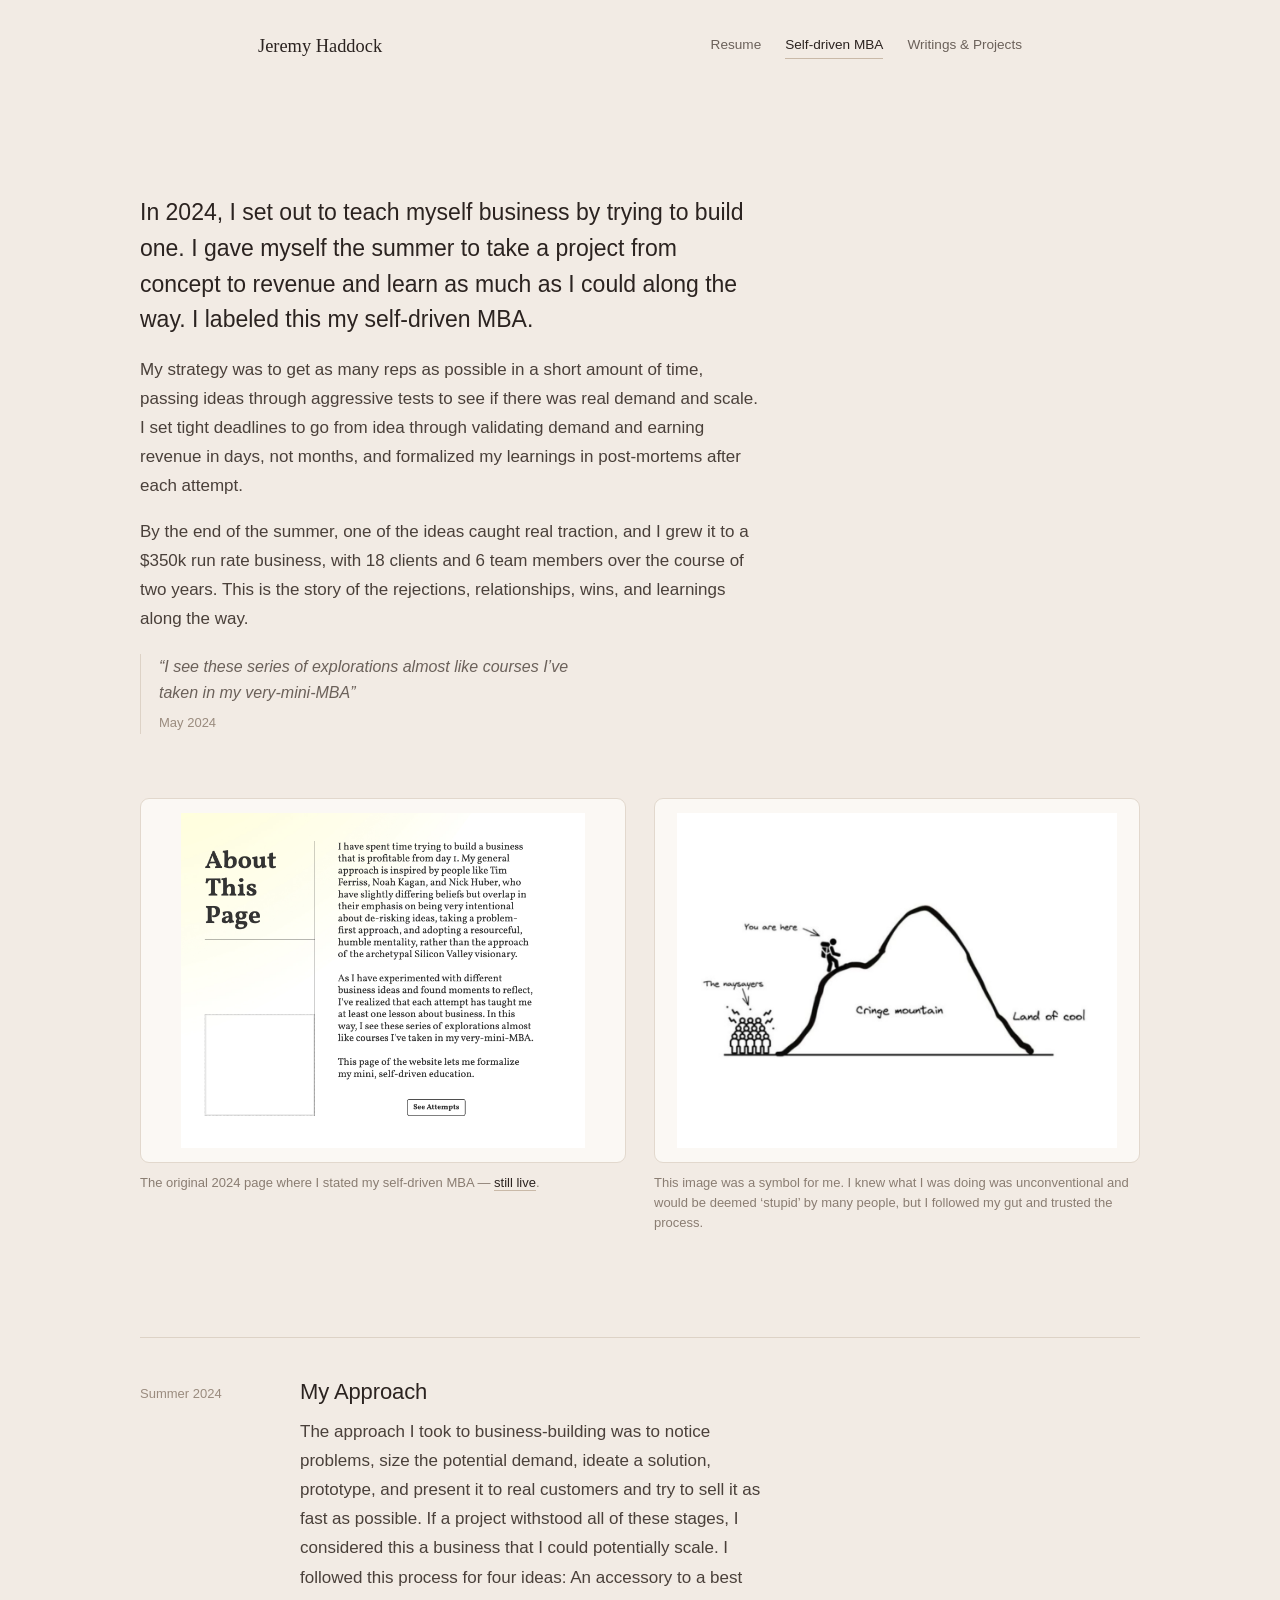
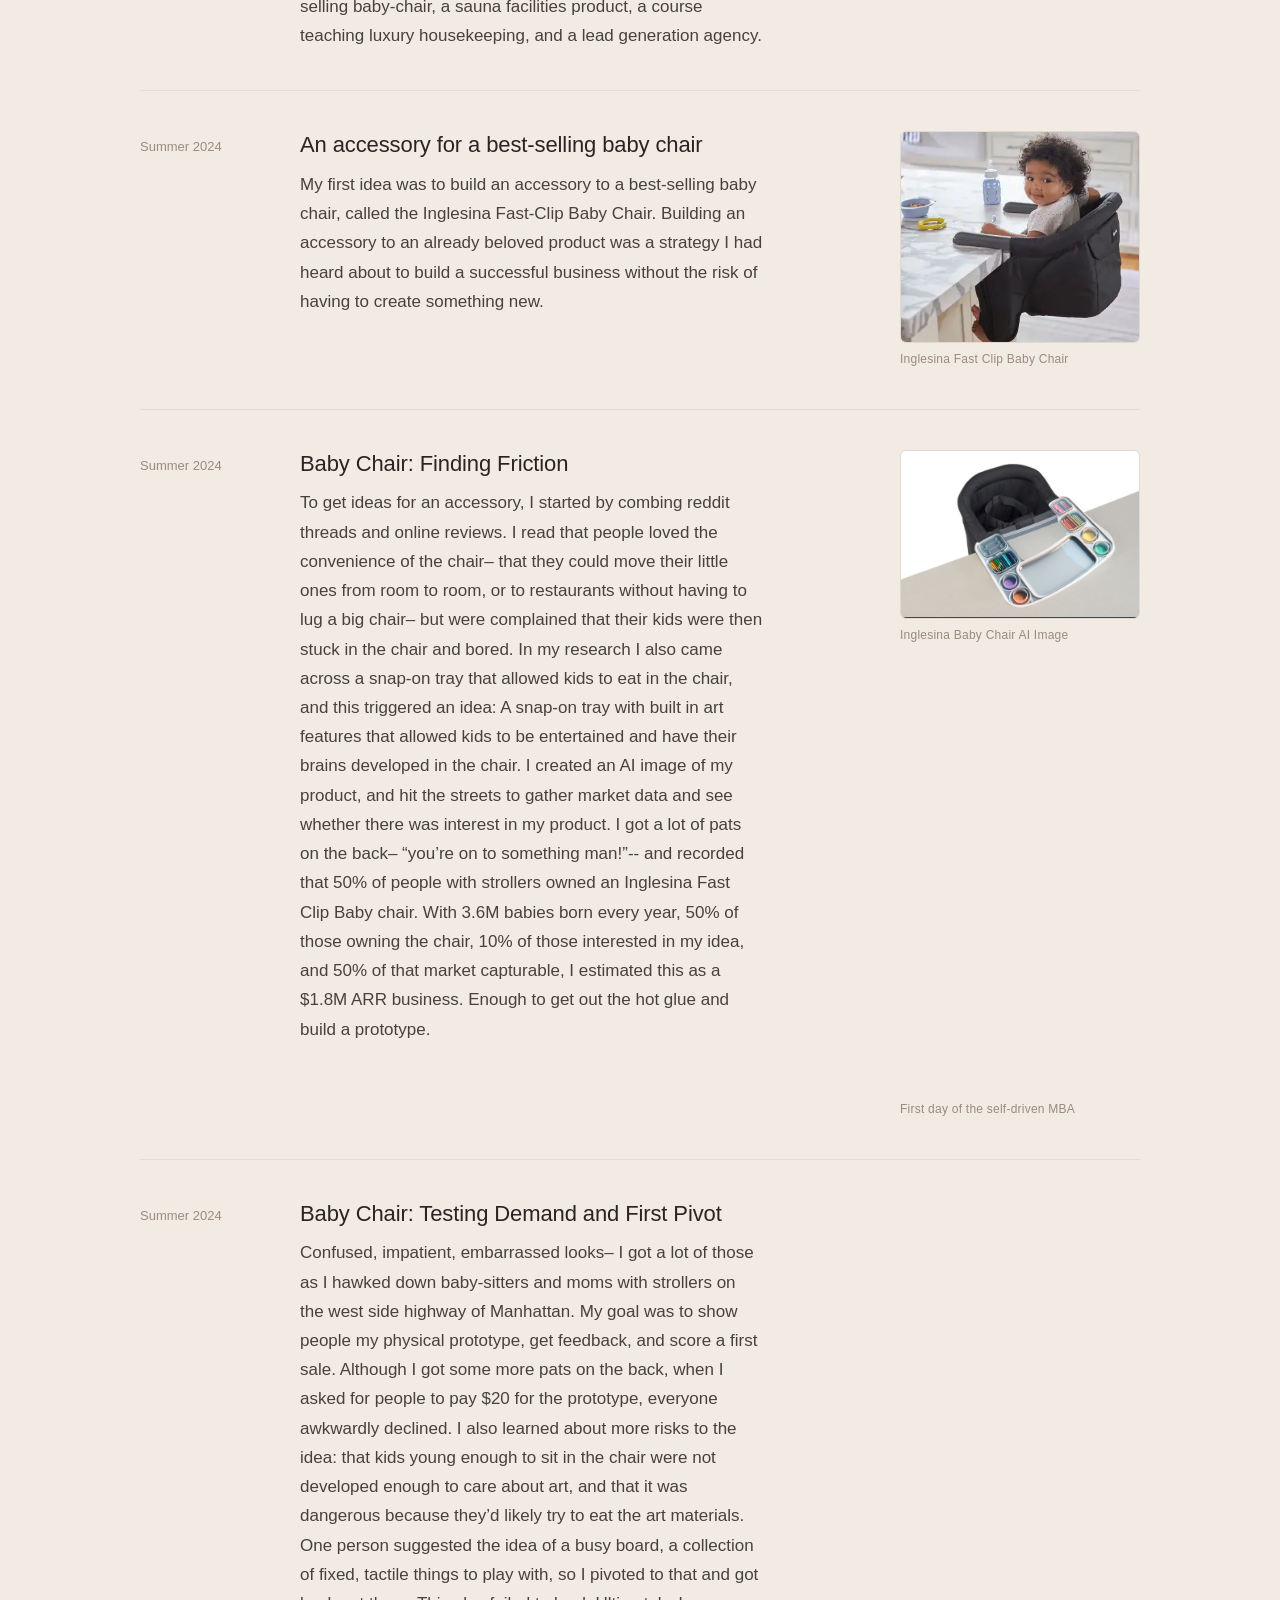
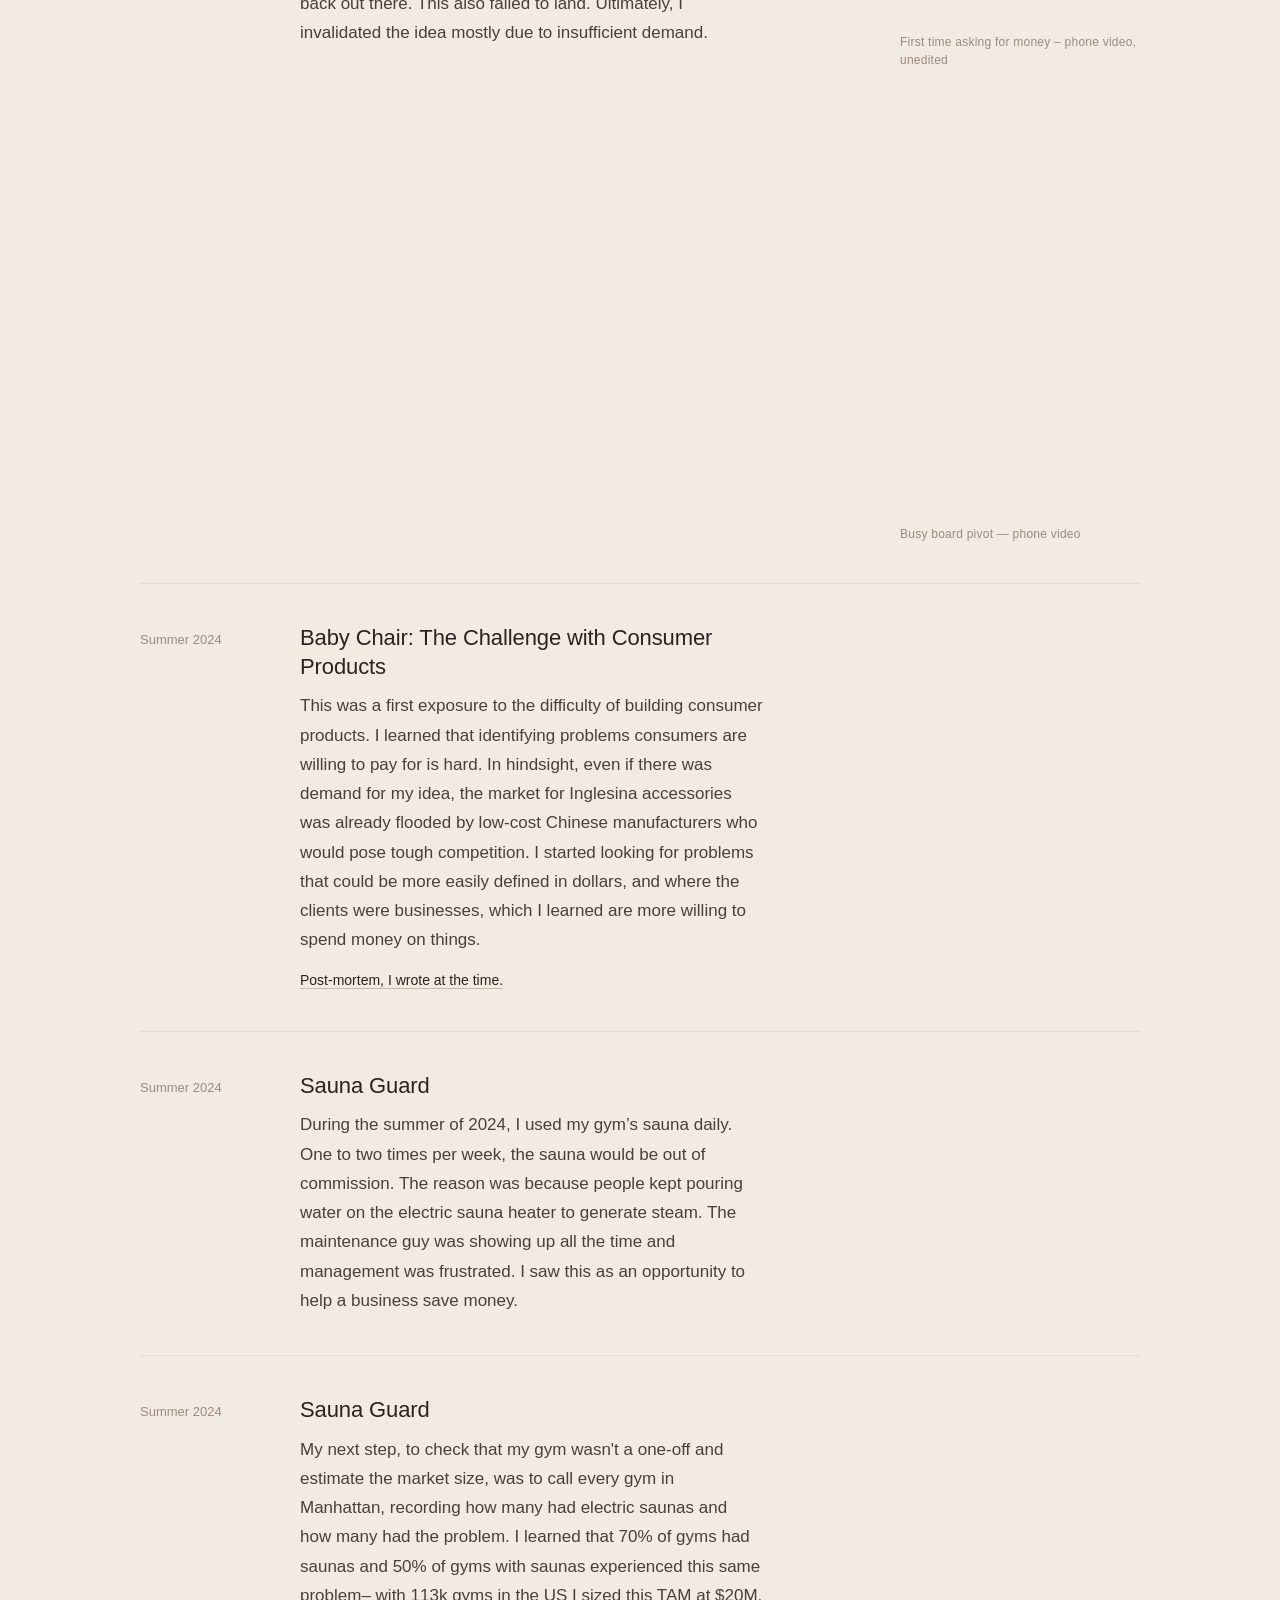
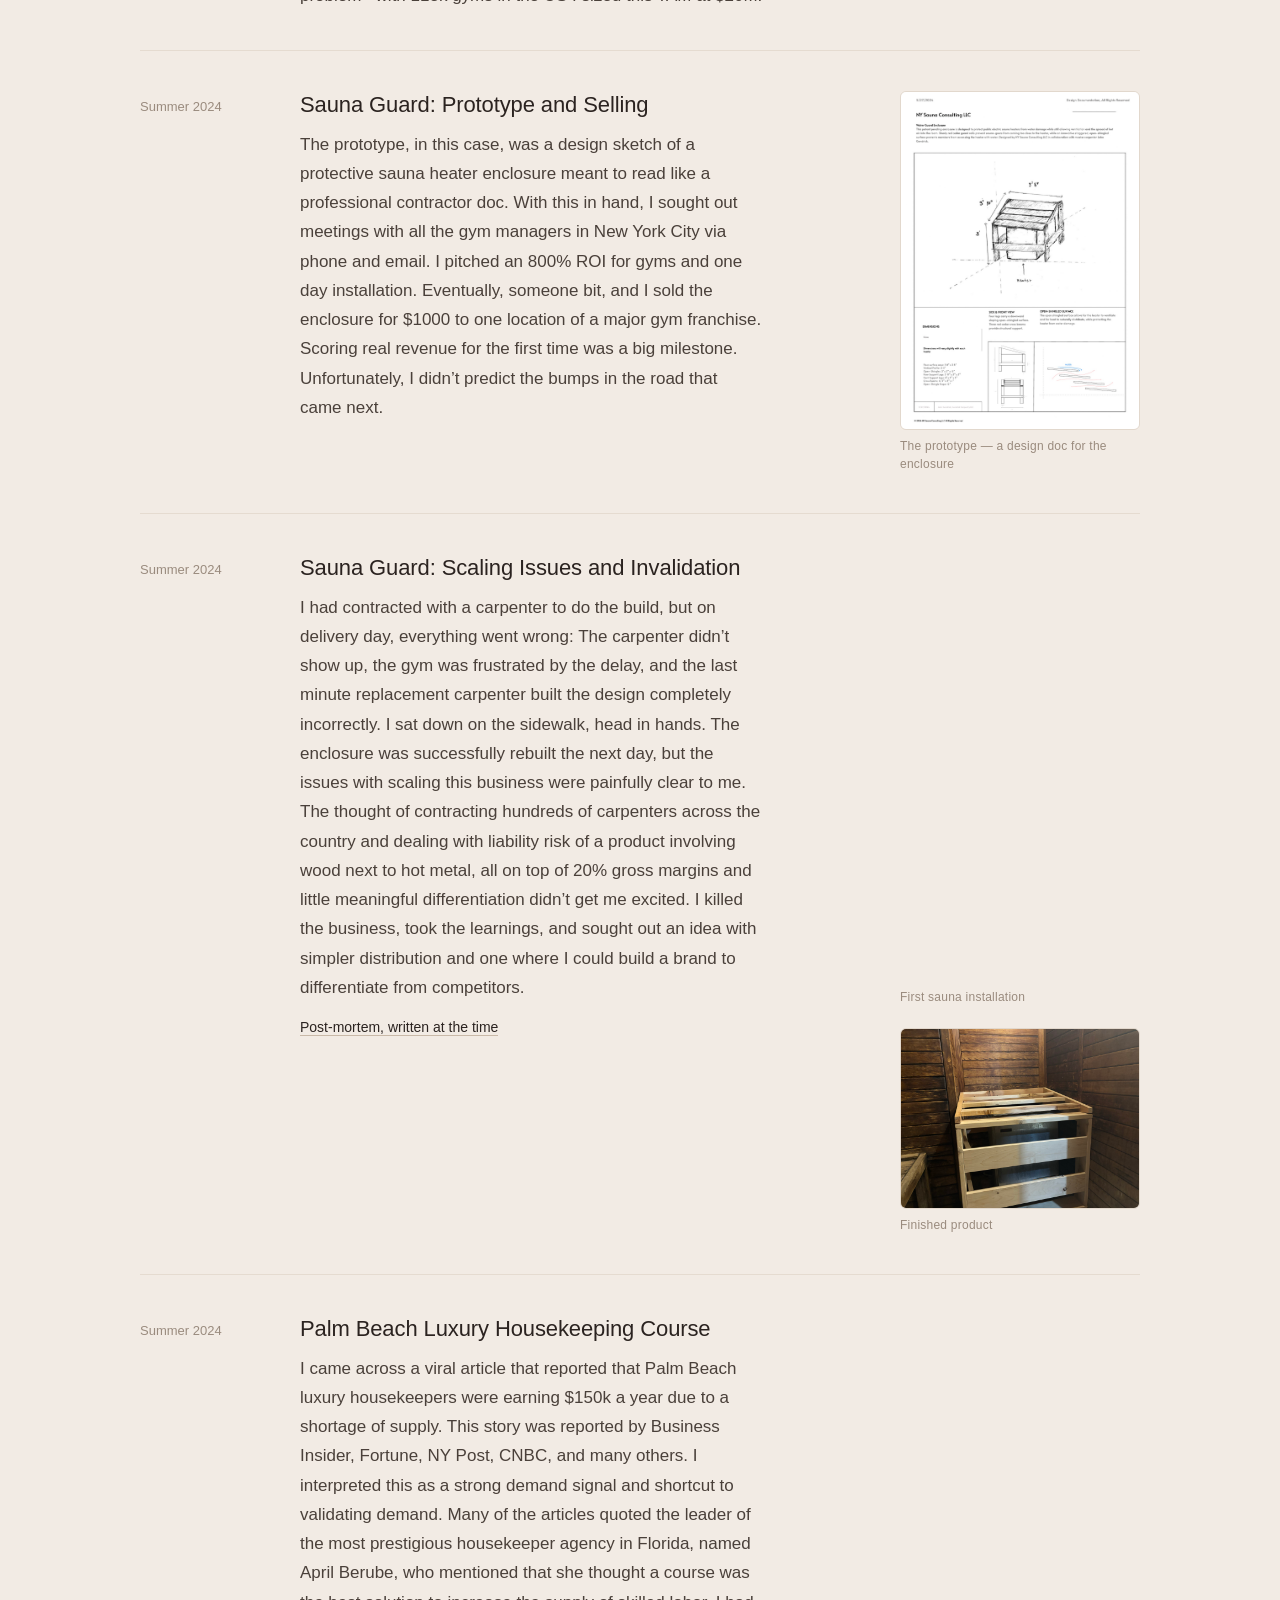
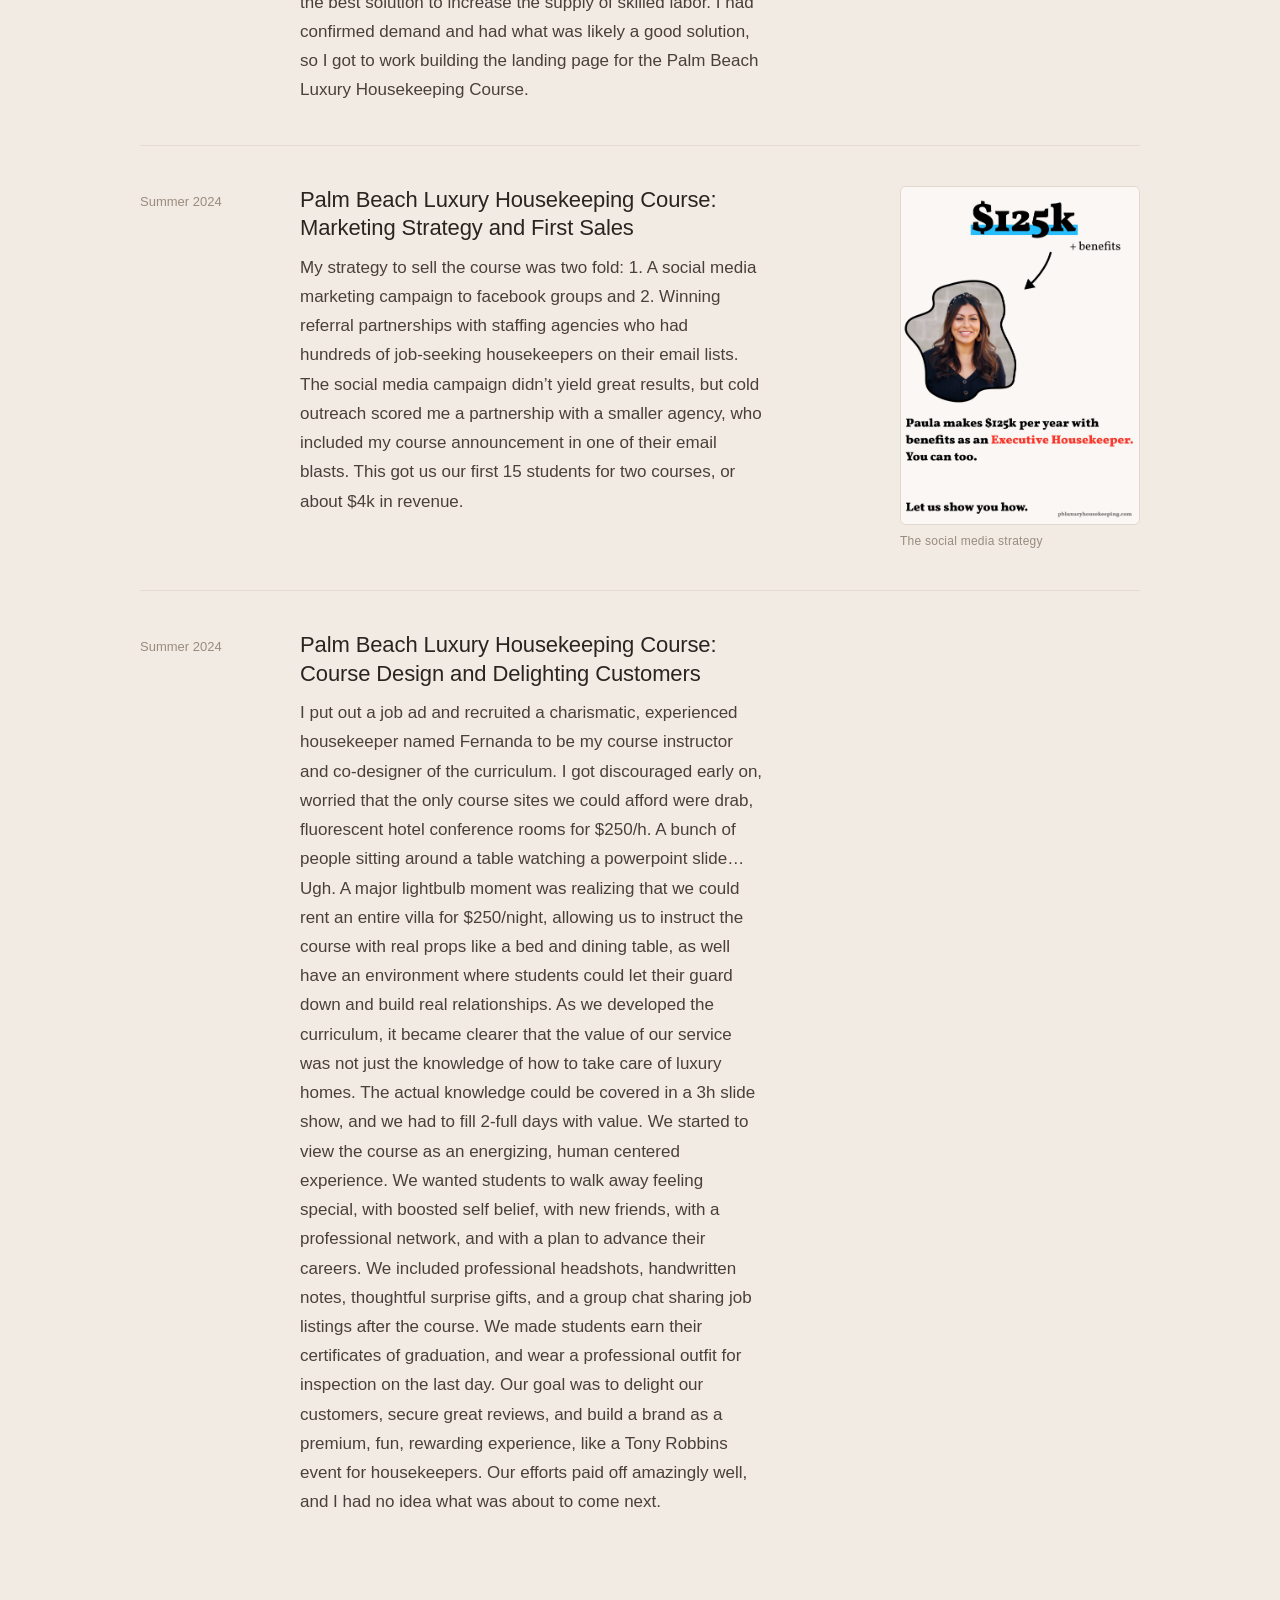
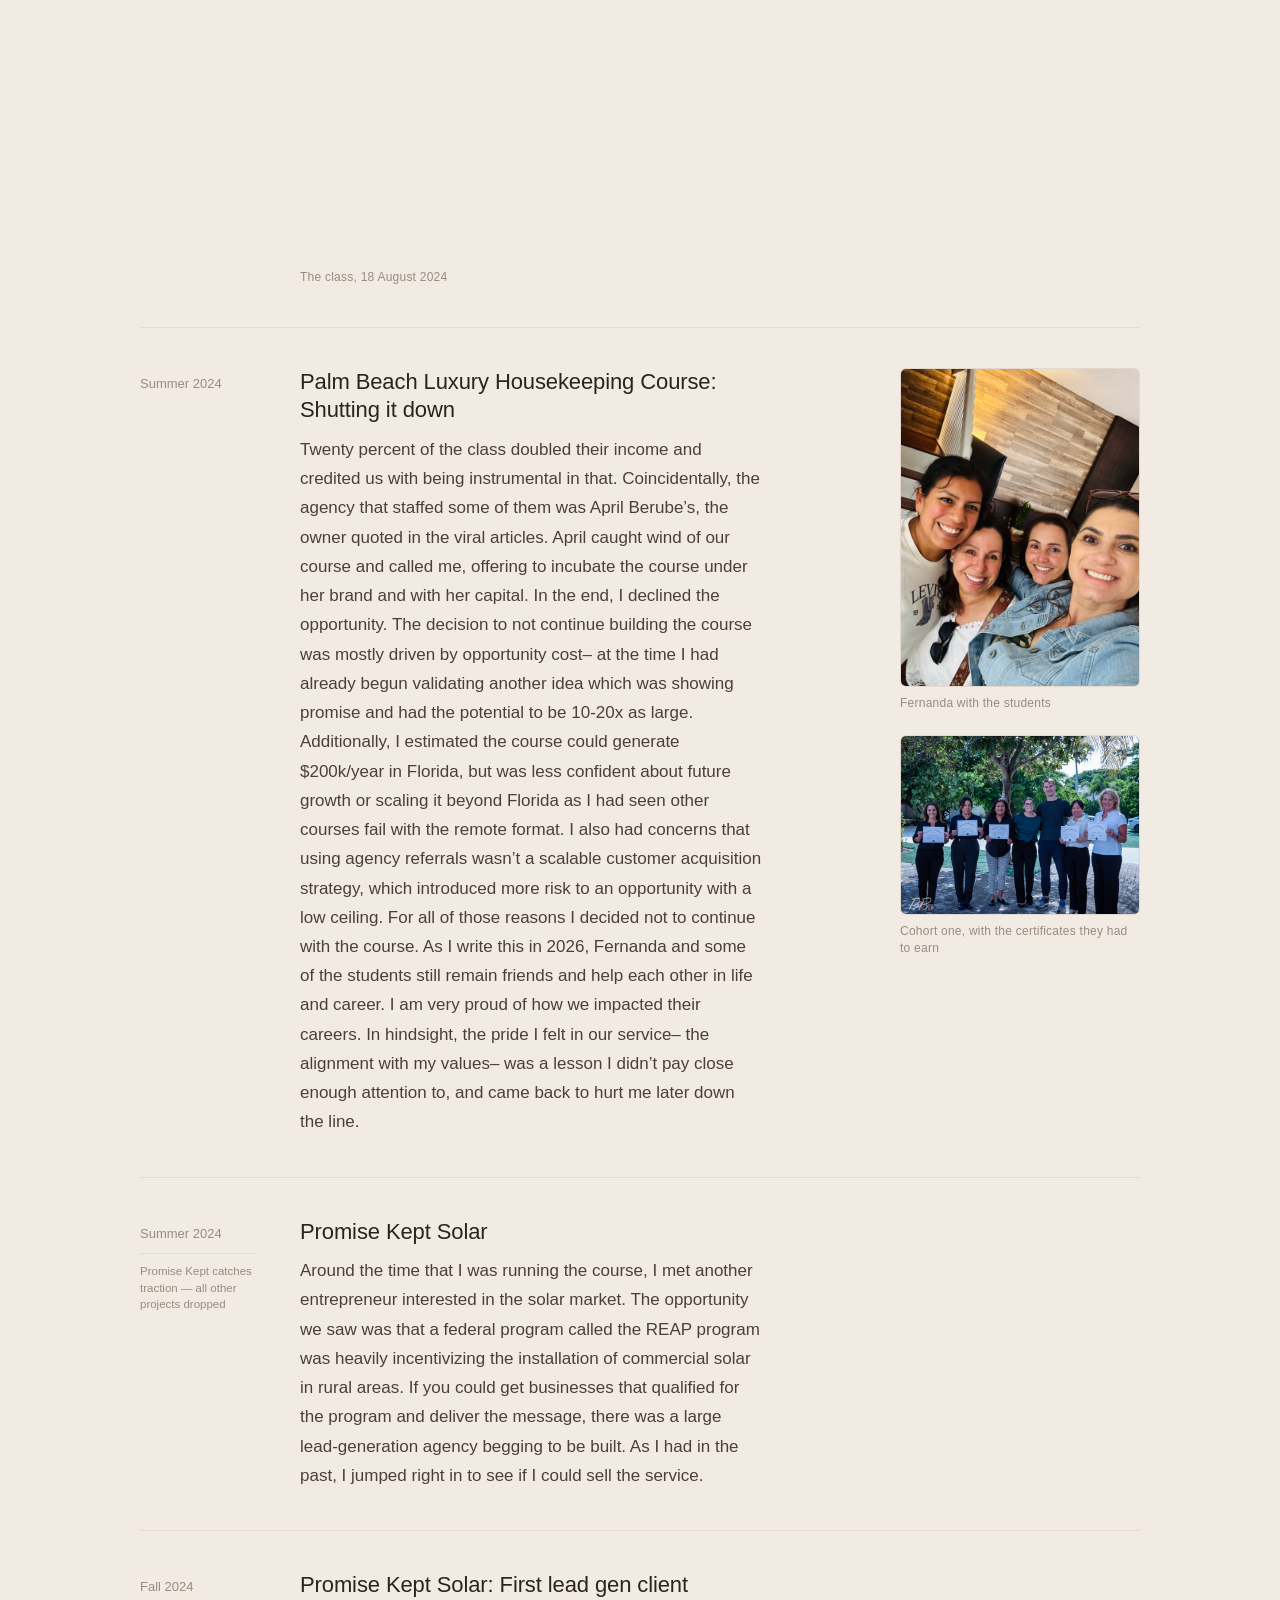
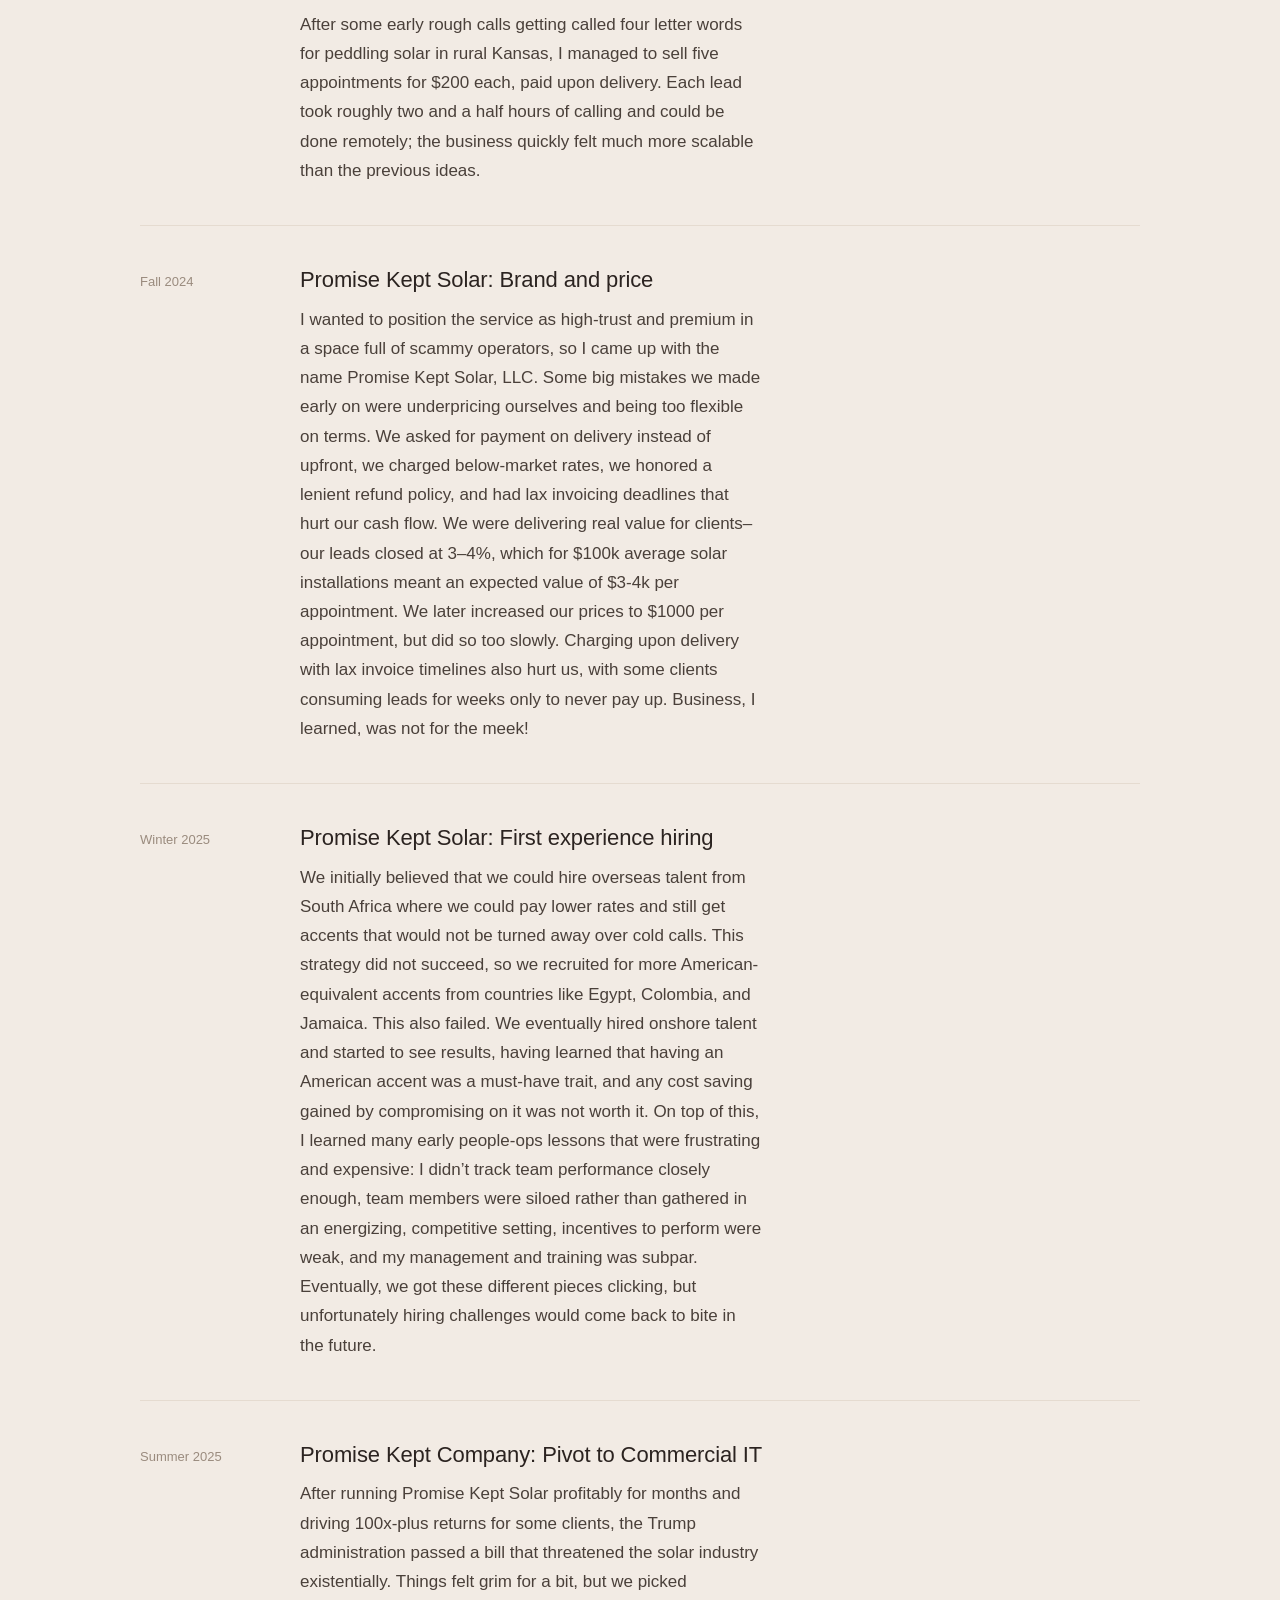
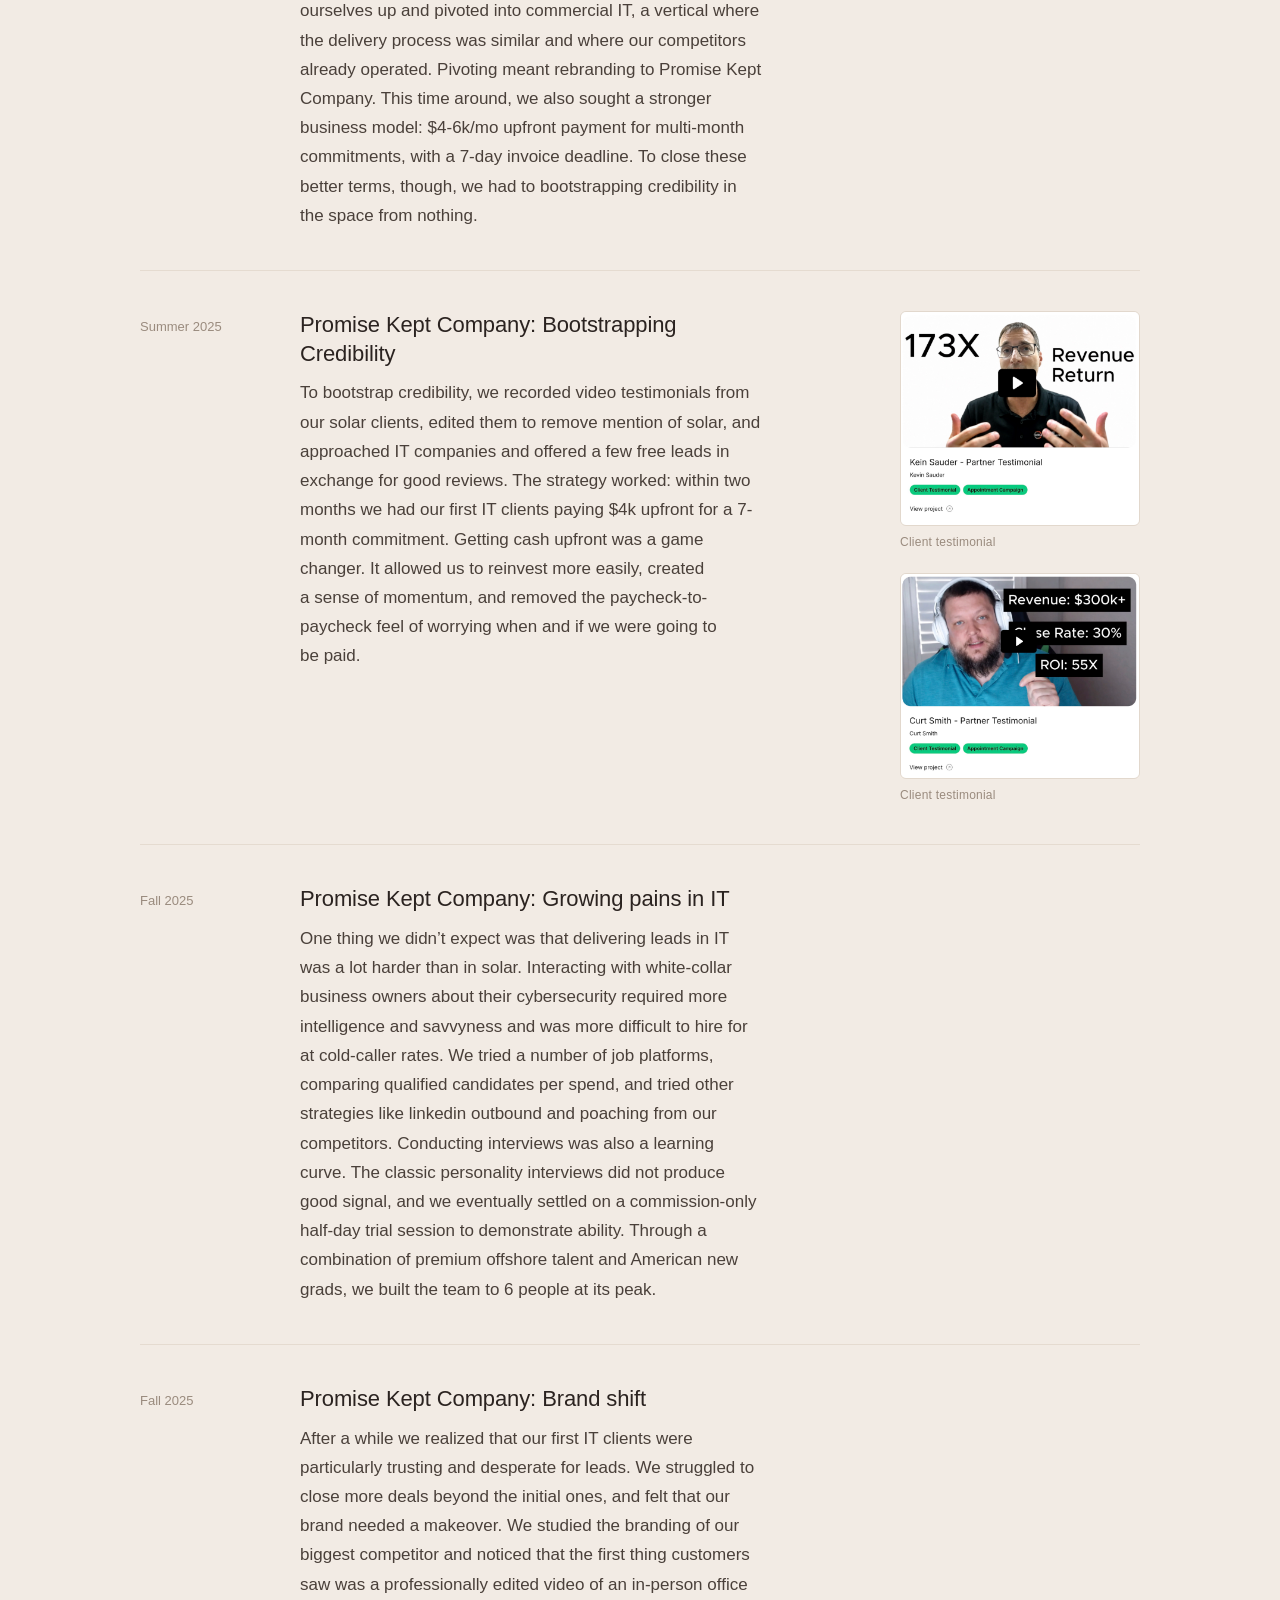
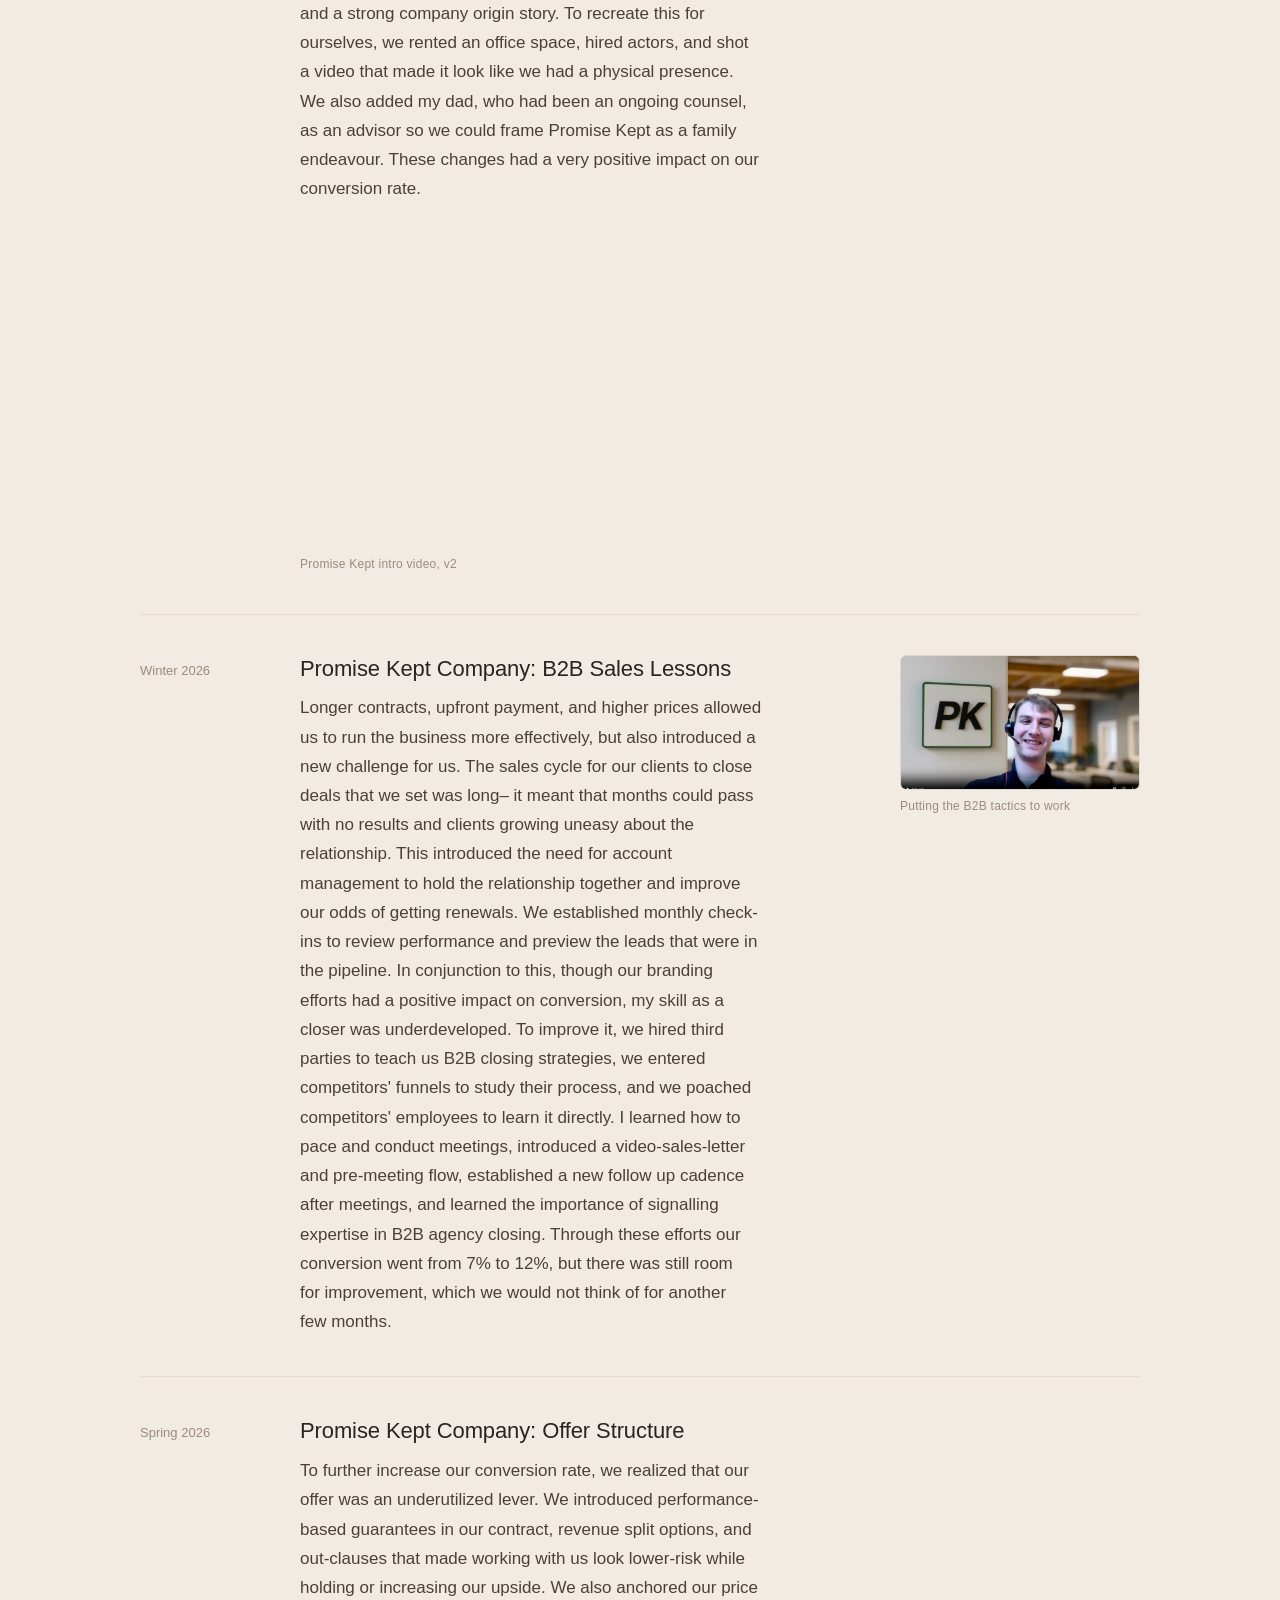
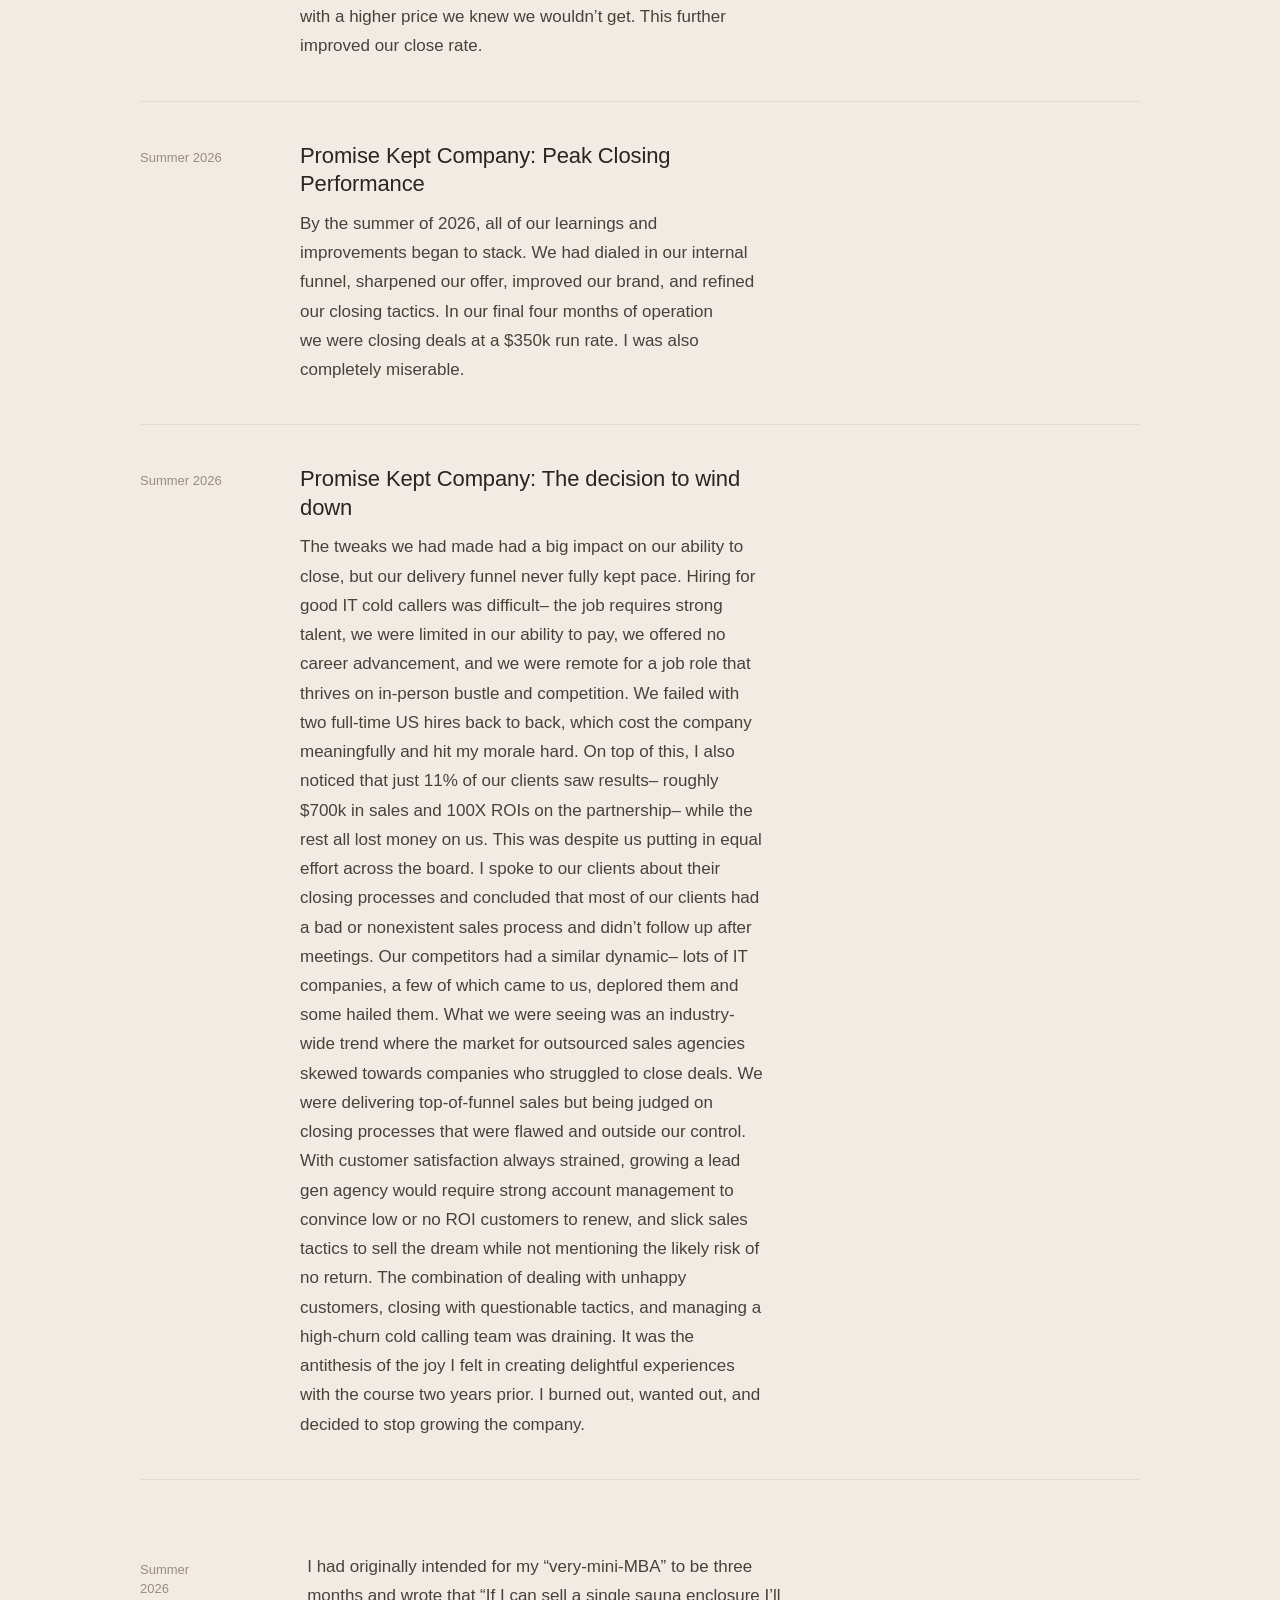
==== commit 98e0f4bb: "Reword the first-day video caption" ====
--- a/entrepreneurship.html
+++ b/entrepreneurship.html
@@ -94,8 +94,8 @@
             <figcaption>Inglesina Baby Chair AI Image</figcaption>
           </figure>
           <figure>
-            <iframe class="portrait" src="https://fast.wistia.net/embed/iframe/4pe1l62u2s" title="First day of the MBA — phone video, unedited" allow="autoplay; fullscreen" allowfullscreen loading="lazy"></iframe>
-            <figcaption>First day of the MBA — phone video, unedited</figcaption>
+            <iframe class="portrait" src="https://fast.wistia.net/embed/iframe/4pe1l62u2s" title="First day of the self-driven MBA" allow="autoplay; fullscreen" allowfullscreen loading="lazy"></iframe>
+            <figcaption>First day of the self-driven MBA</figcaption>
           </figure>
         </div>
       </div>
--- a/entrepreneurship.css
+++ b/entrepreneurship.css
@@ -19,6 +19,7 @@
   --mba-rule:#e5dbd0;
   --mba-mat-border:#e2d8cd;
   --mba-link:#c9b9a8;
+  --mba-asset-w:240px;
   --mba-font: -apple-system, "Avenir Next", "Segoe UI", "Helvetica Neue", sans-serif;
 
   background:var(--mba-bg);
@@ -105,7 +106,9 @@
 }
 .mba-entry{
   display:grid;
-  grid-template-columns:116px minmax(0, 1fr) auto;
+  /* the asset column is a fixed width, not auto: an auto track is sized by each
+     entry's own captions, which made the assets shift left and right down the page */
+  grid-template-columns:116px minmax(0, 1fr) var(--mba-asset-w);
   gap:4px clamp(20px, 4vw, 44px);
   align-items:start;
   border-bottom:1px solid var(--mba-rule);
@@ -173,21 +176,23 @@
   font-style:normal;
   color:var(--mba-quiet);
 }
-/* assets sit in the third column, to the right of the text, stacked vertically */
+/* assets sit in the third column, to the right of the text, stacked vertically
+   and filling the column so every asset shares one left and right edge */
 .mba-entry-media{
   display:flex;
   flex-direction:column;
   gap:22px;
-  align-items:flex-start;
-  justify-self:start;
-}
+  align-items:stretch;
+  justify-self:stretch;
+}
+.mba-entry-media > figure{width:100%;}
 .mba-entry-media figure{margin:0;}
 .mba-entry-media iframe{
   display:block;
   width:100%;
   border:0;
 }
-.mba-entry-media .portrait{width:180px;aspect-ratio:9 / 16;}
+.mba-entry-media .portrait{width:100%;aspect-ratio:9 / 16;}
 /* still photographs, sized to sit alongside the portrait video embeds */
 .mba-photo-figure{margin:0;width:240px;}
 .mba-entry-media .photo{
@@ -259,8 +264,9 @@
   .mba-entry .mba-entry-media{grid-column:1;}
   /* give the assets real presence once they are full width */
   .mba-entry-media{align-items:stretch;justify-self:stretch;}
-  .mba-entry-media .portrait{width:min(260px, 72vw);}
-  .mba-entry-media .photo{width:100%;max-width:340px;}
+  /* one shared width so stacked assets line up on both edges here too */
+  .mba-entry-media .portrait,
+  .mba-entry-media .photo{width:min(280px, 78vw);max-width:none;}
   .mba-entry-media .landscape{width:100%;}
   .mba-landscape-figure{max-width:none;}
   /* the artifact pair stacks rather than squeezing two per row */
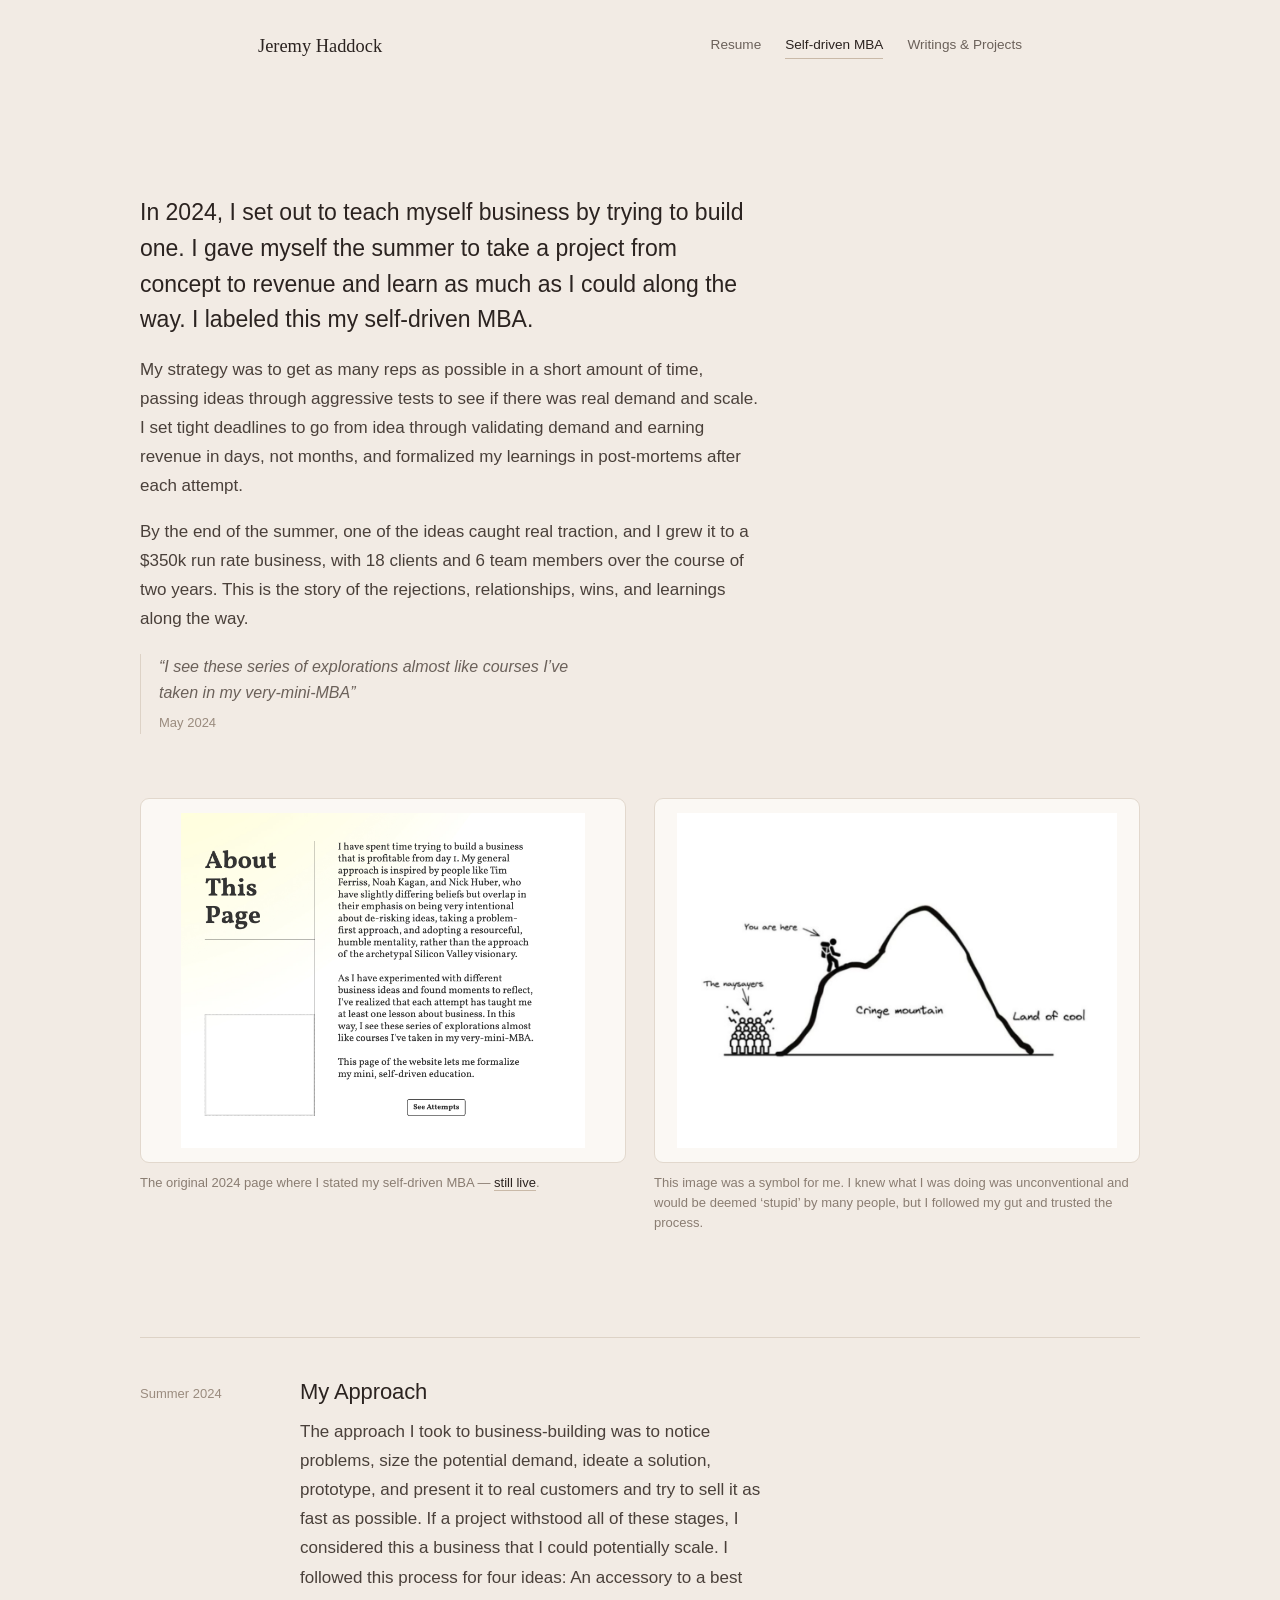
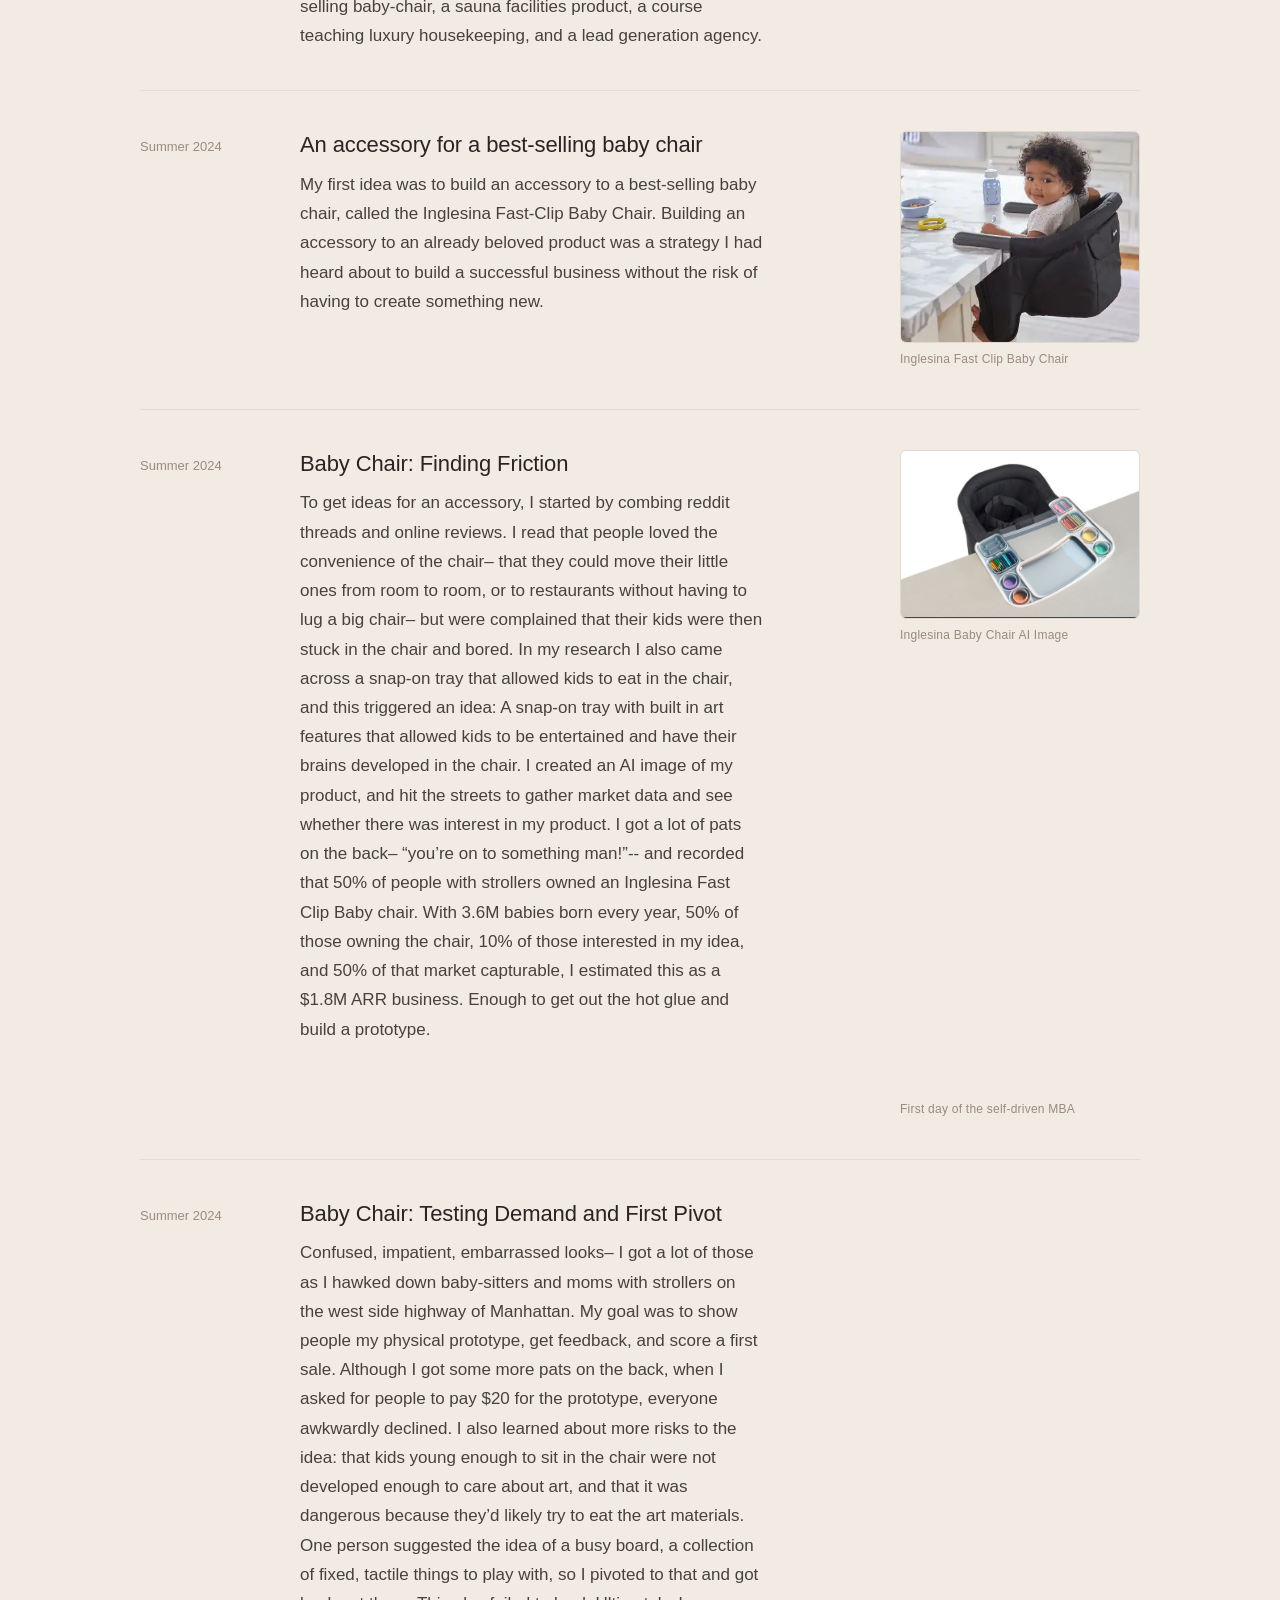
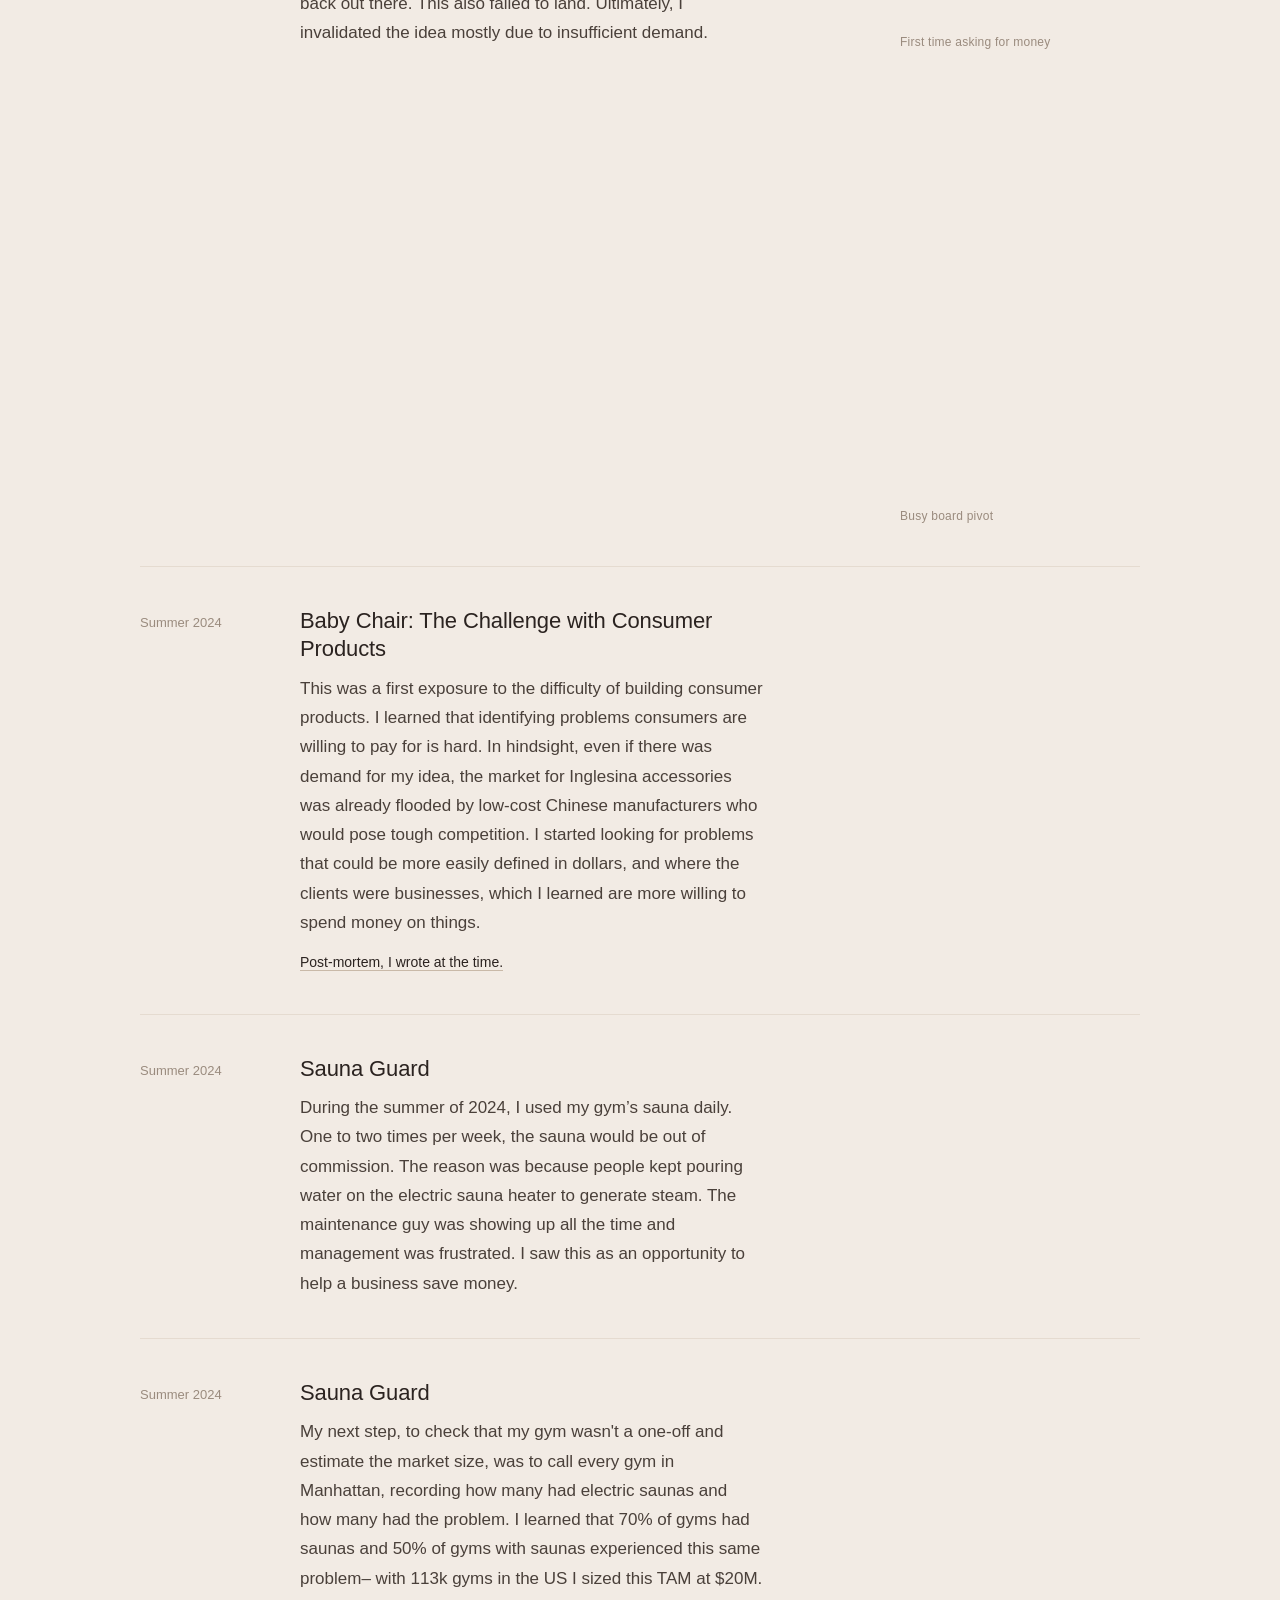
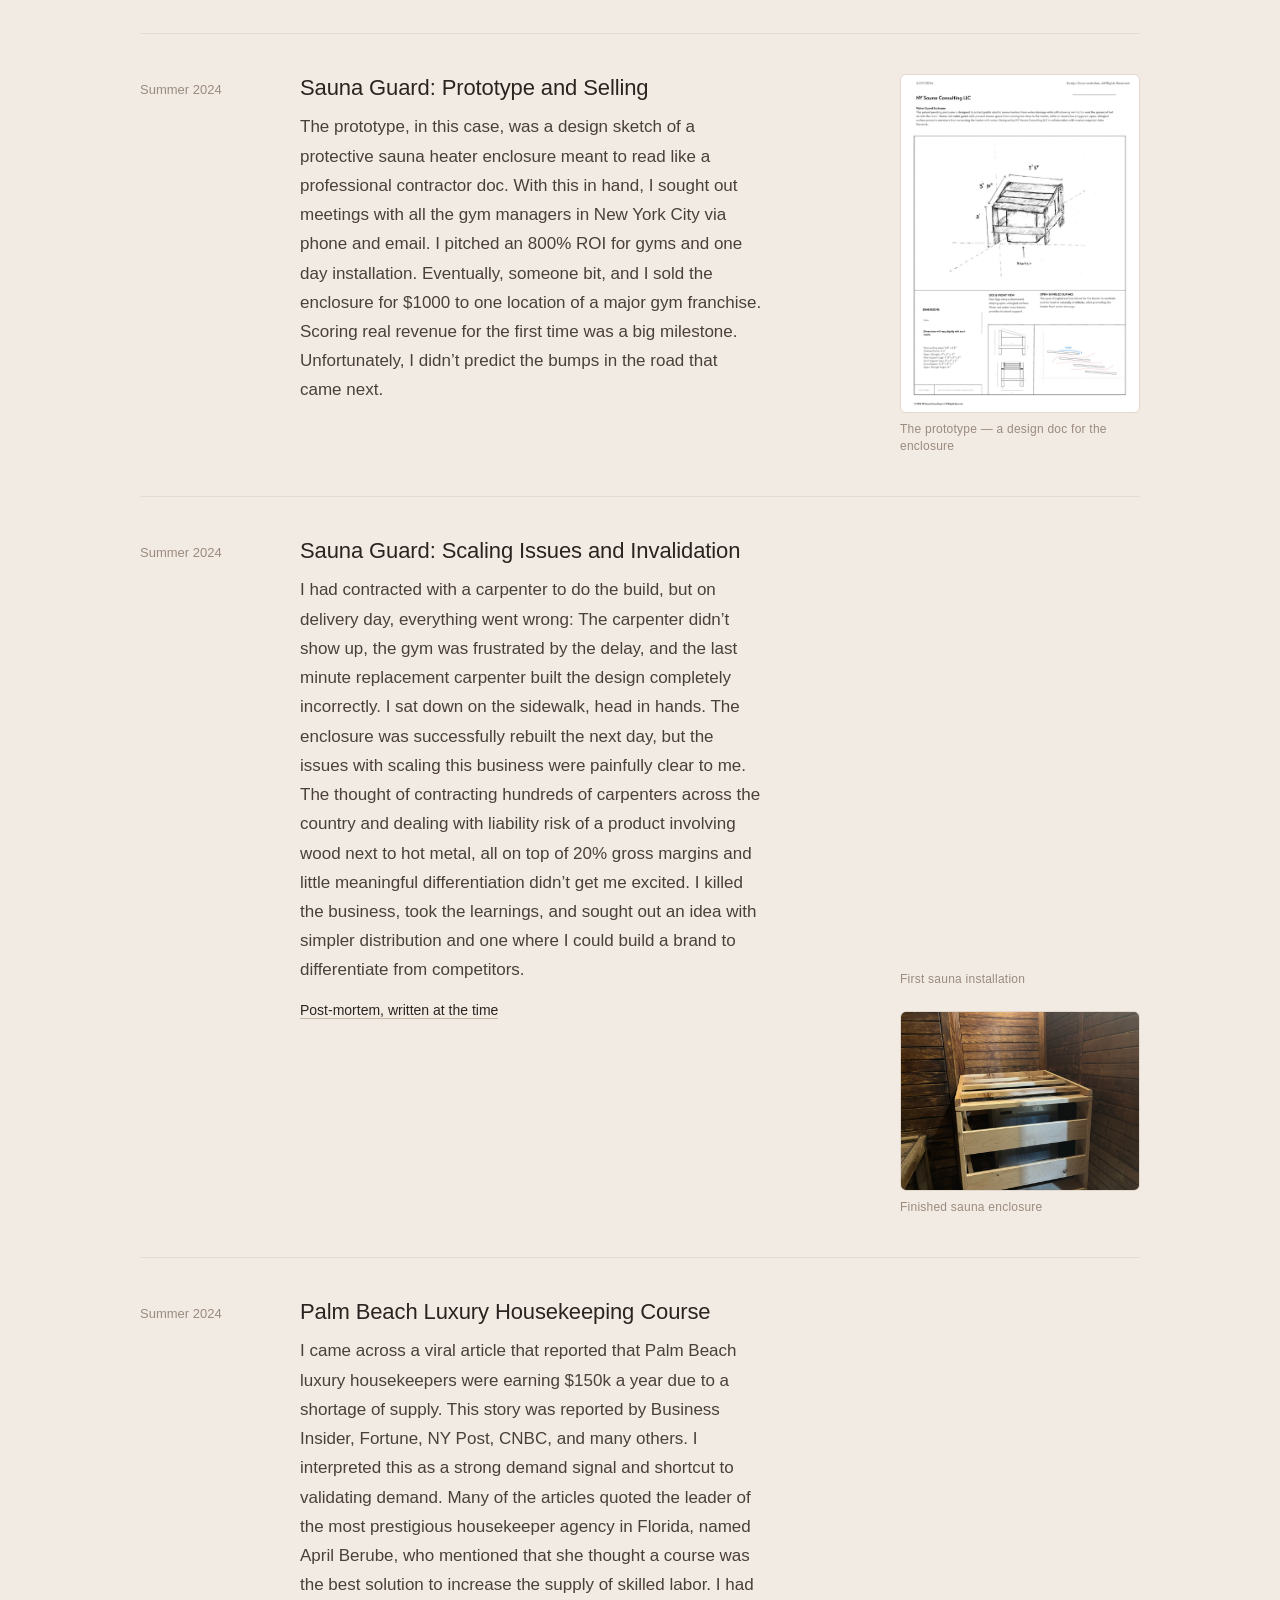
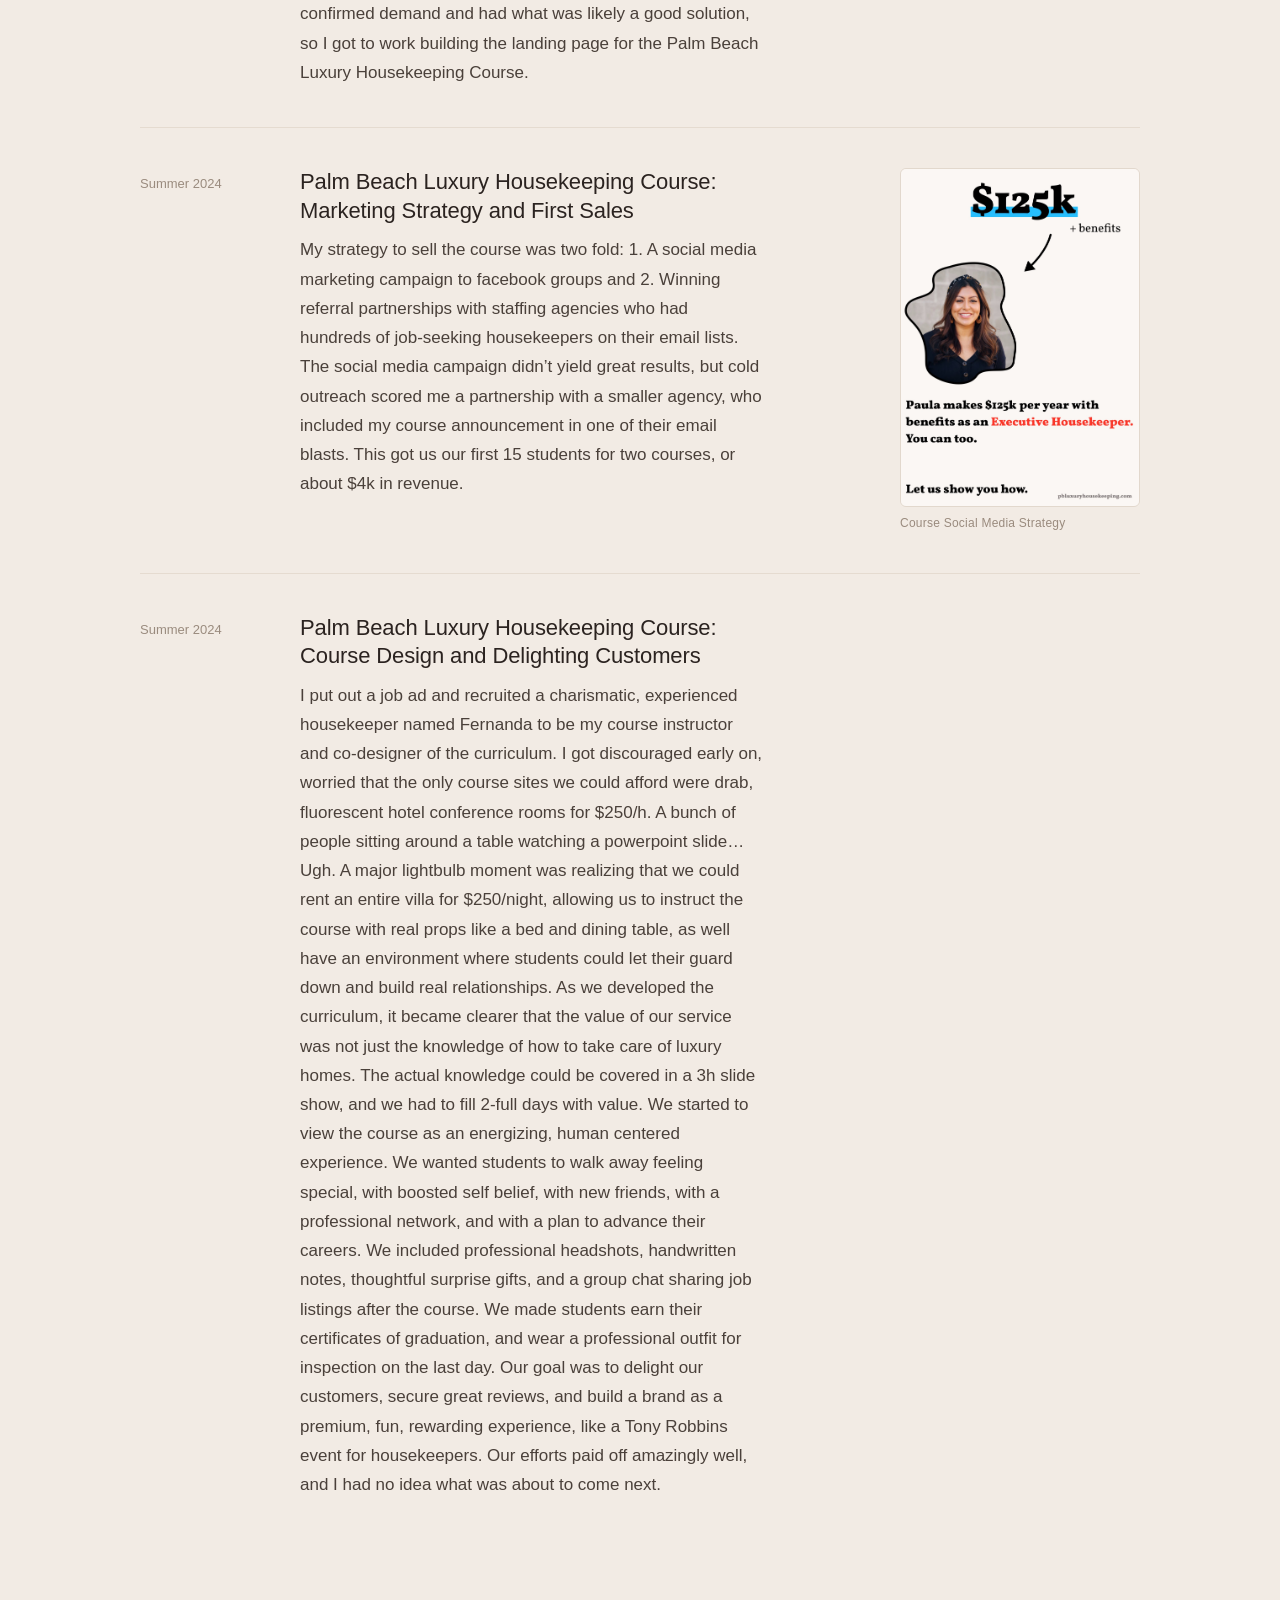
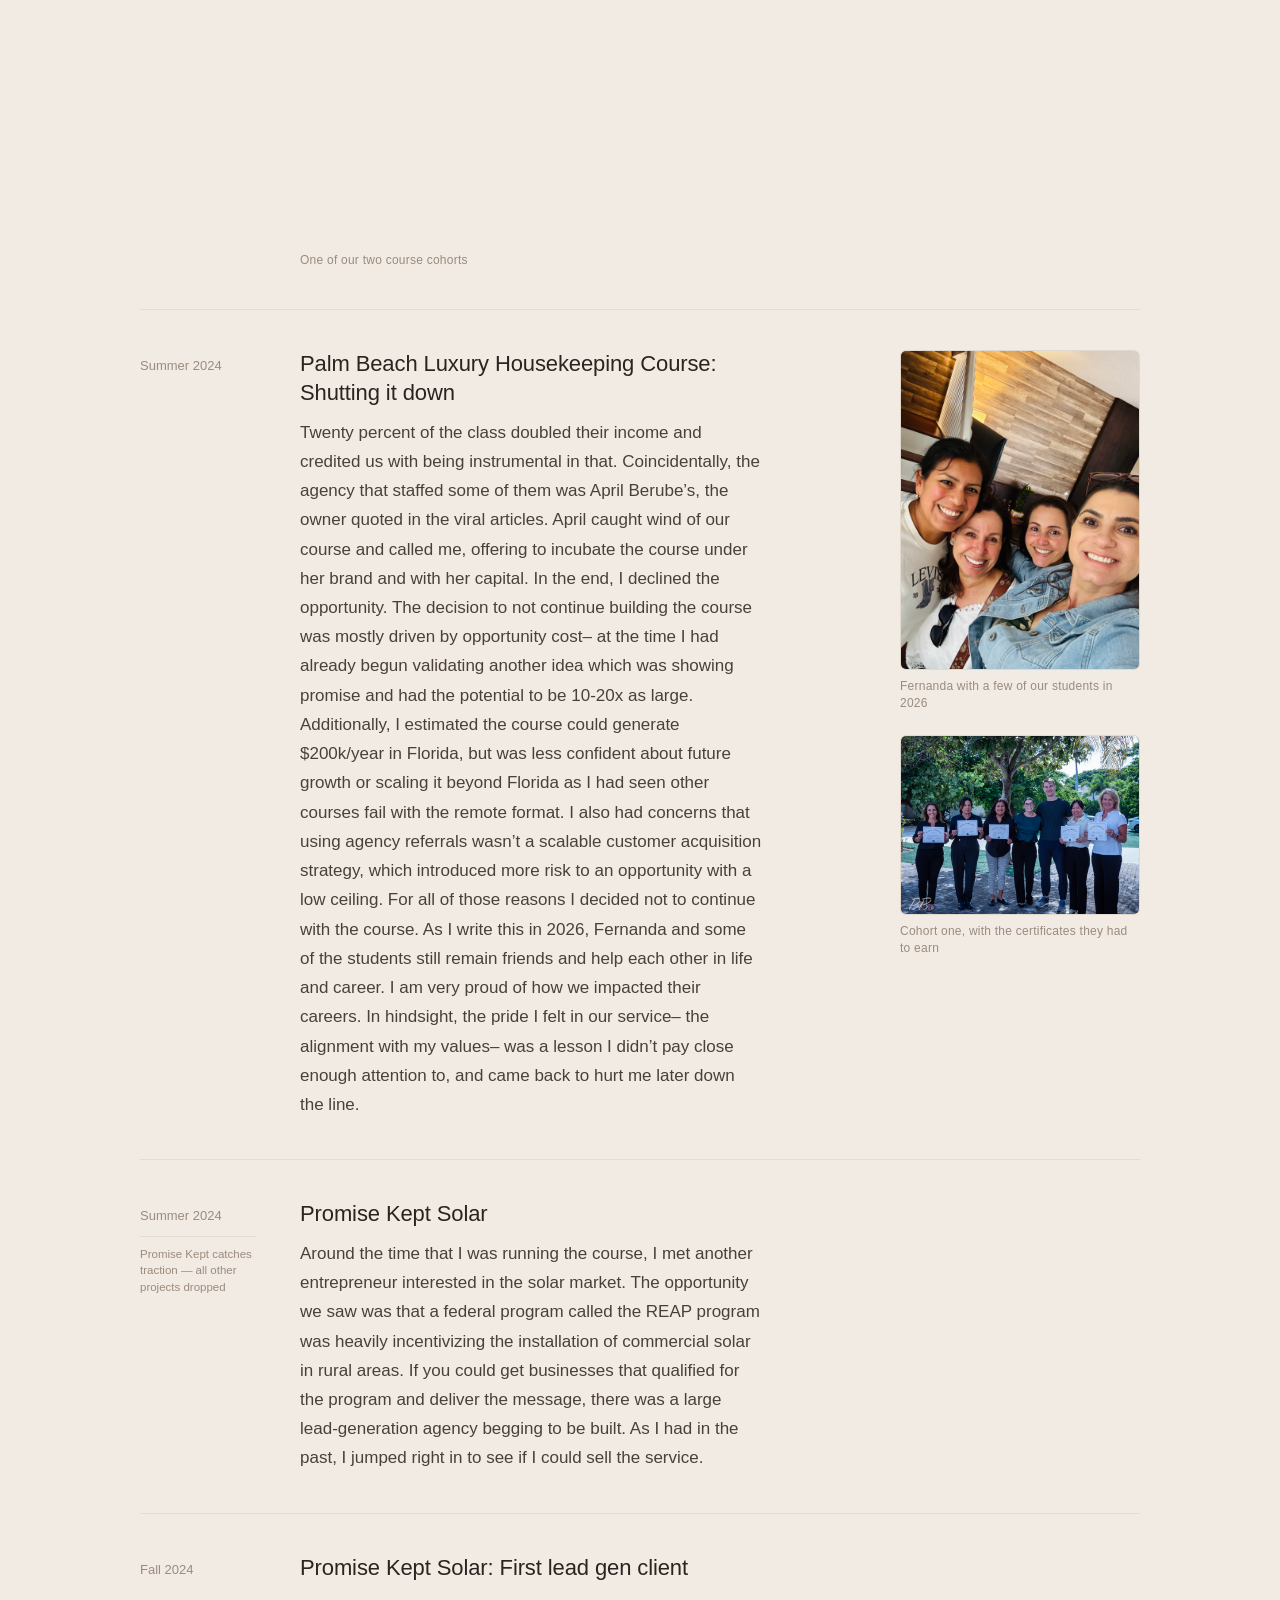
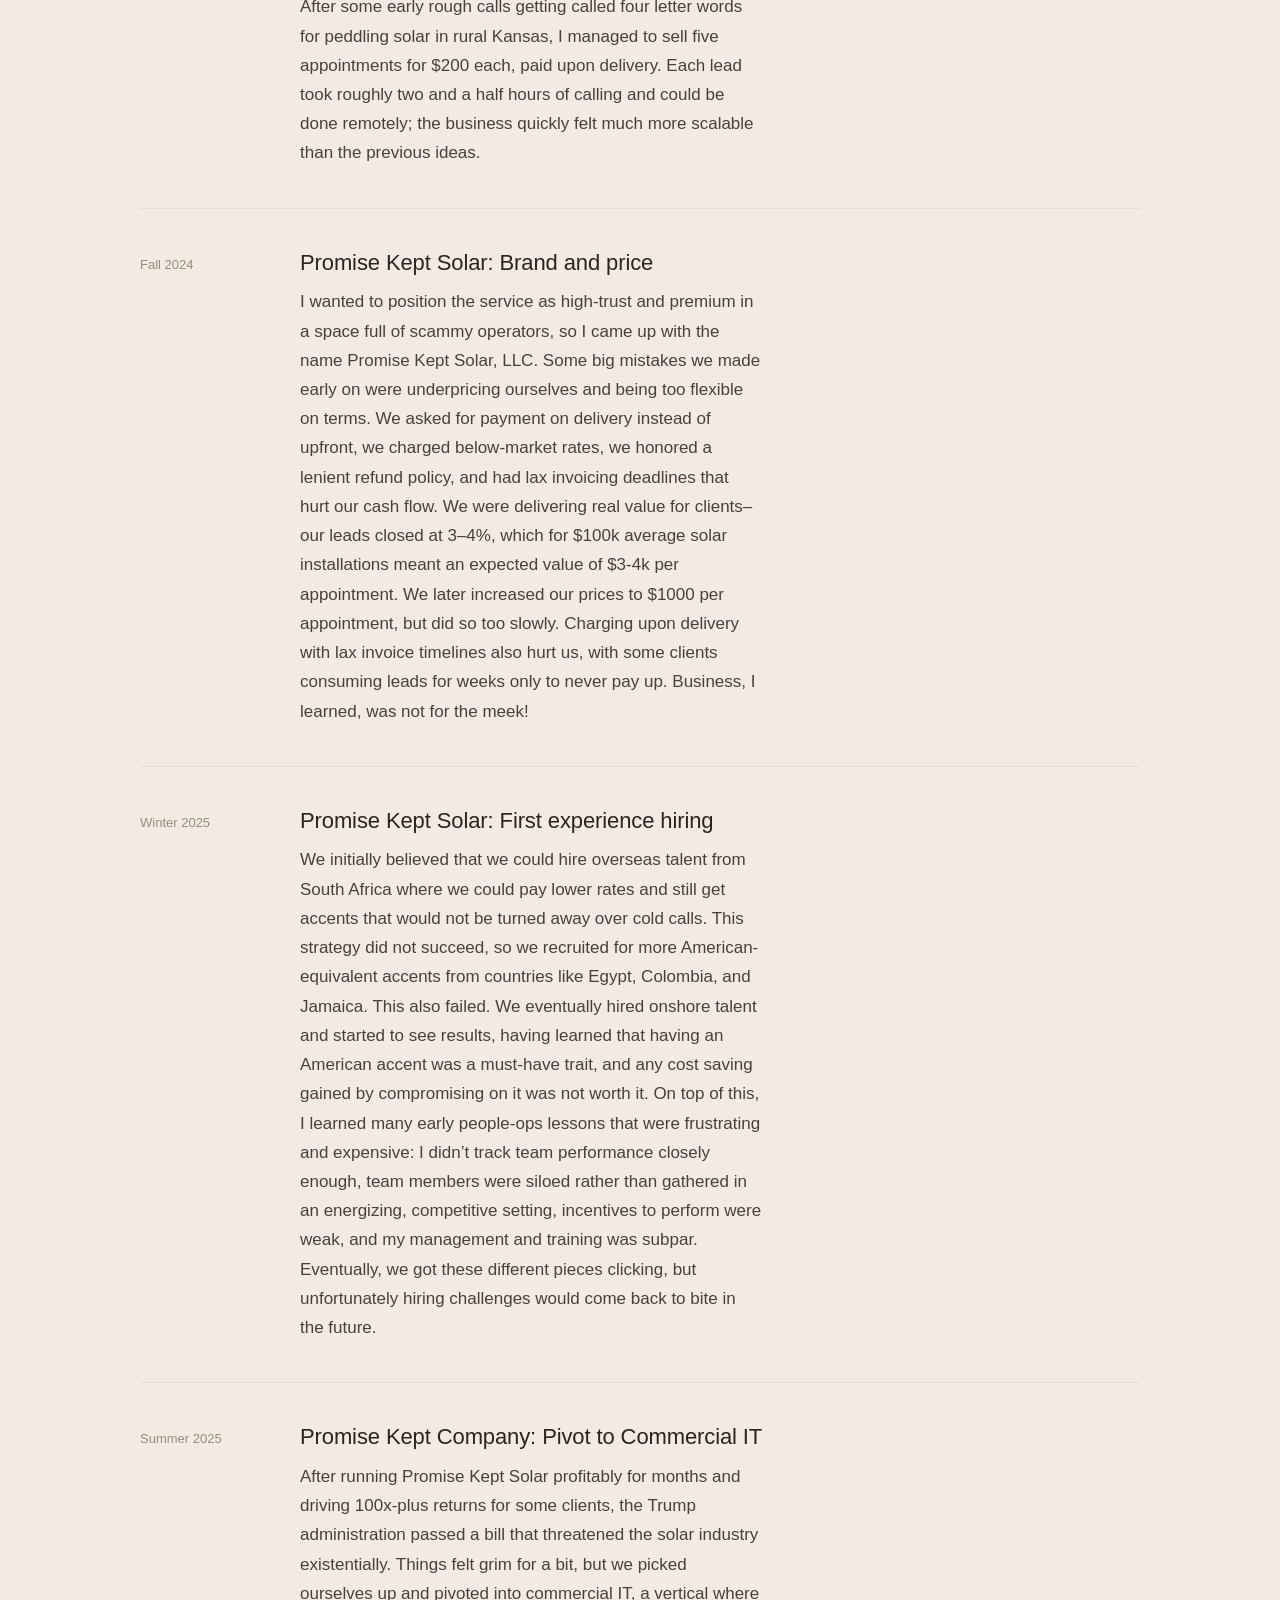
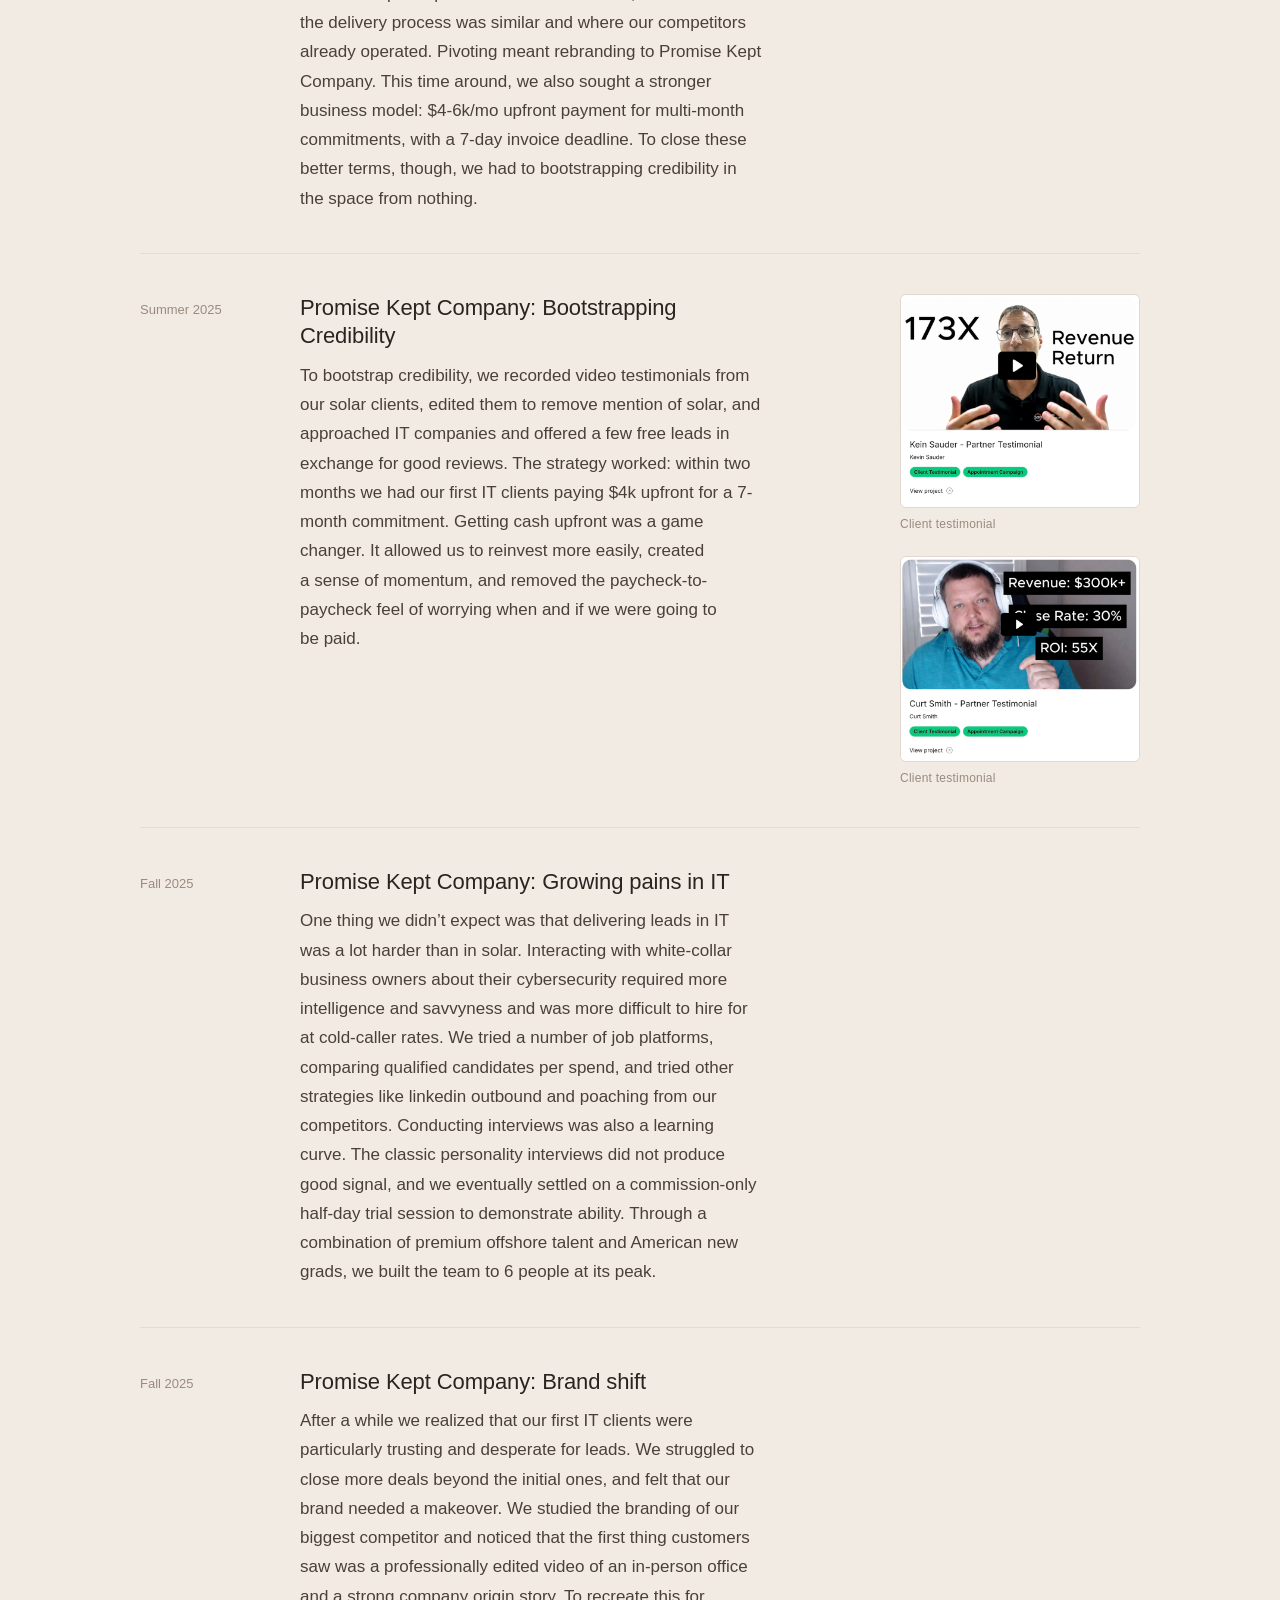
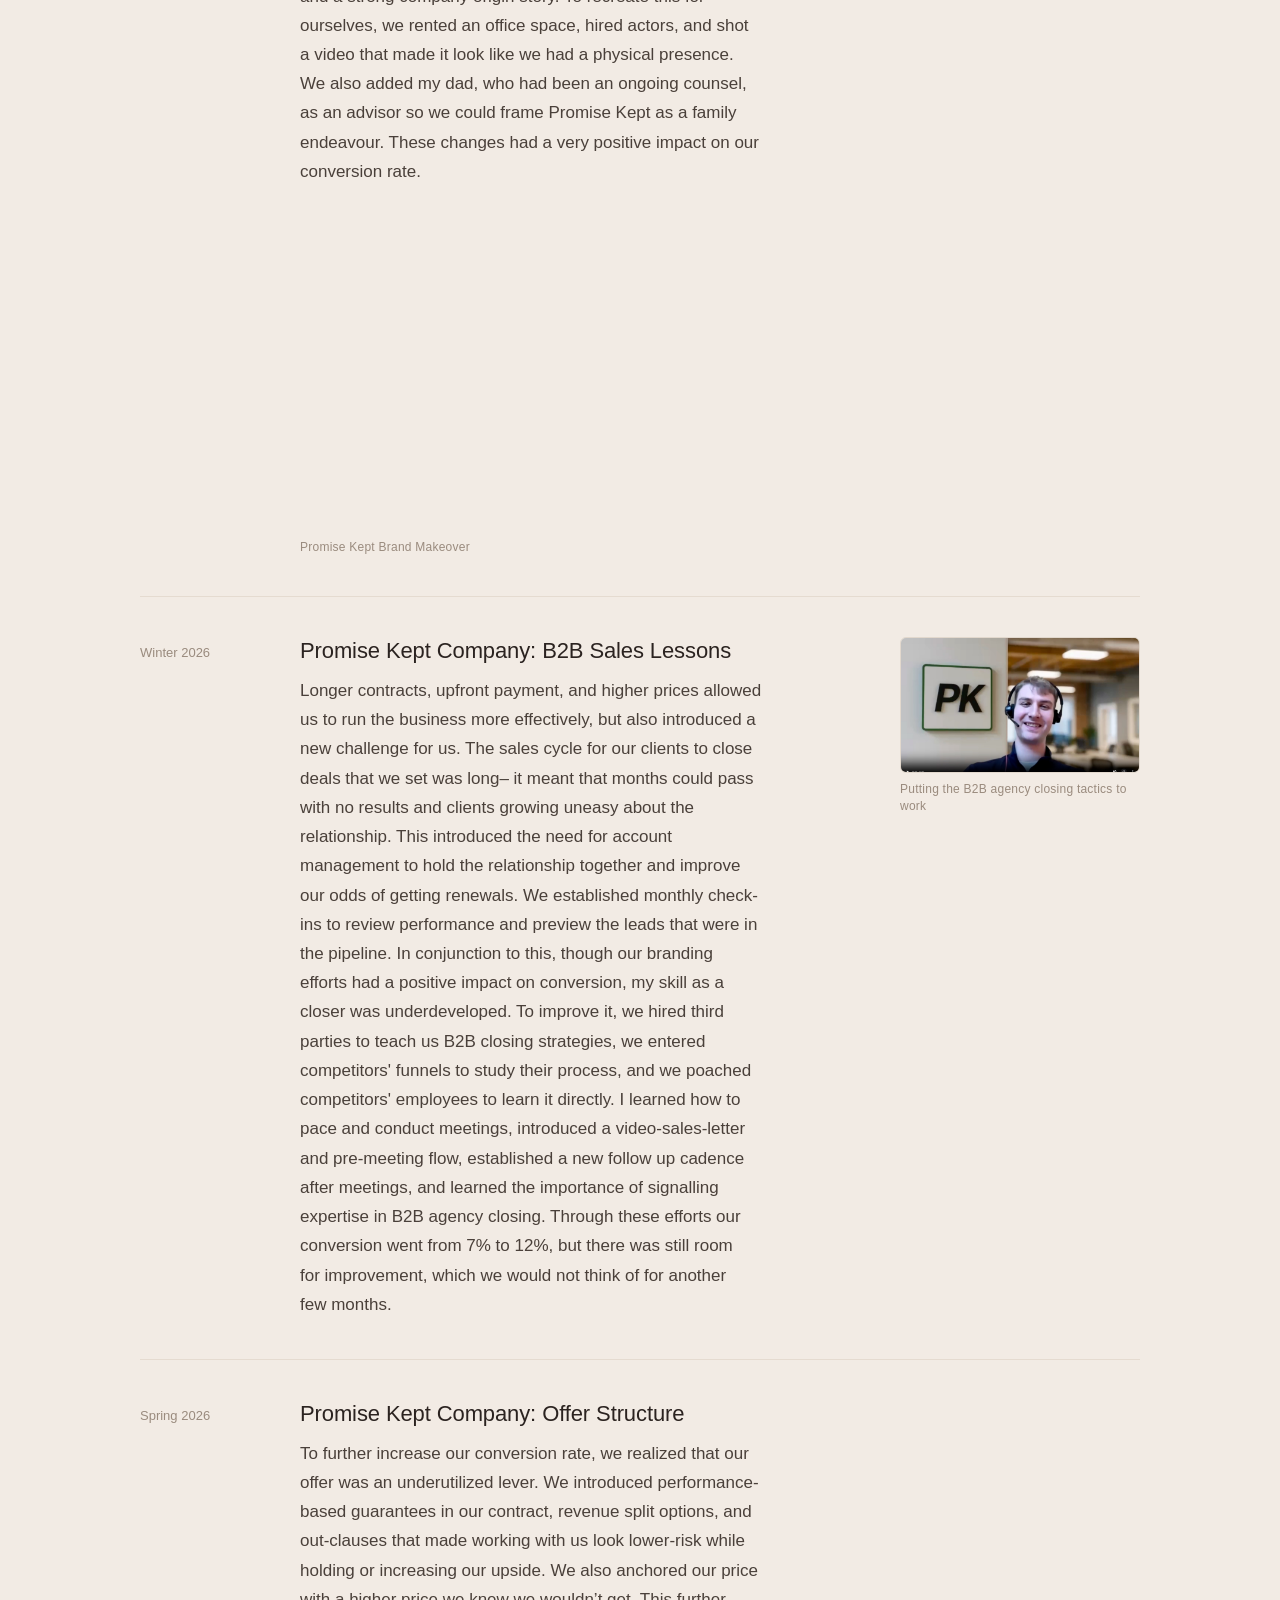
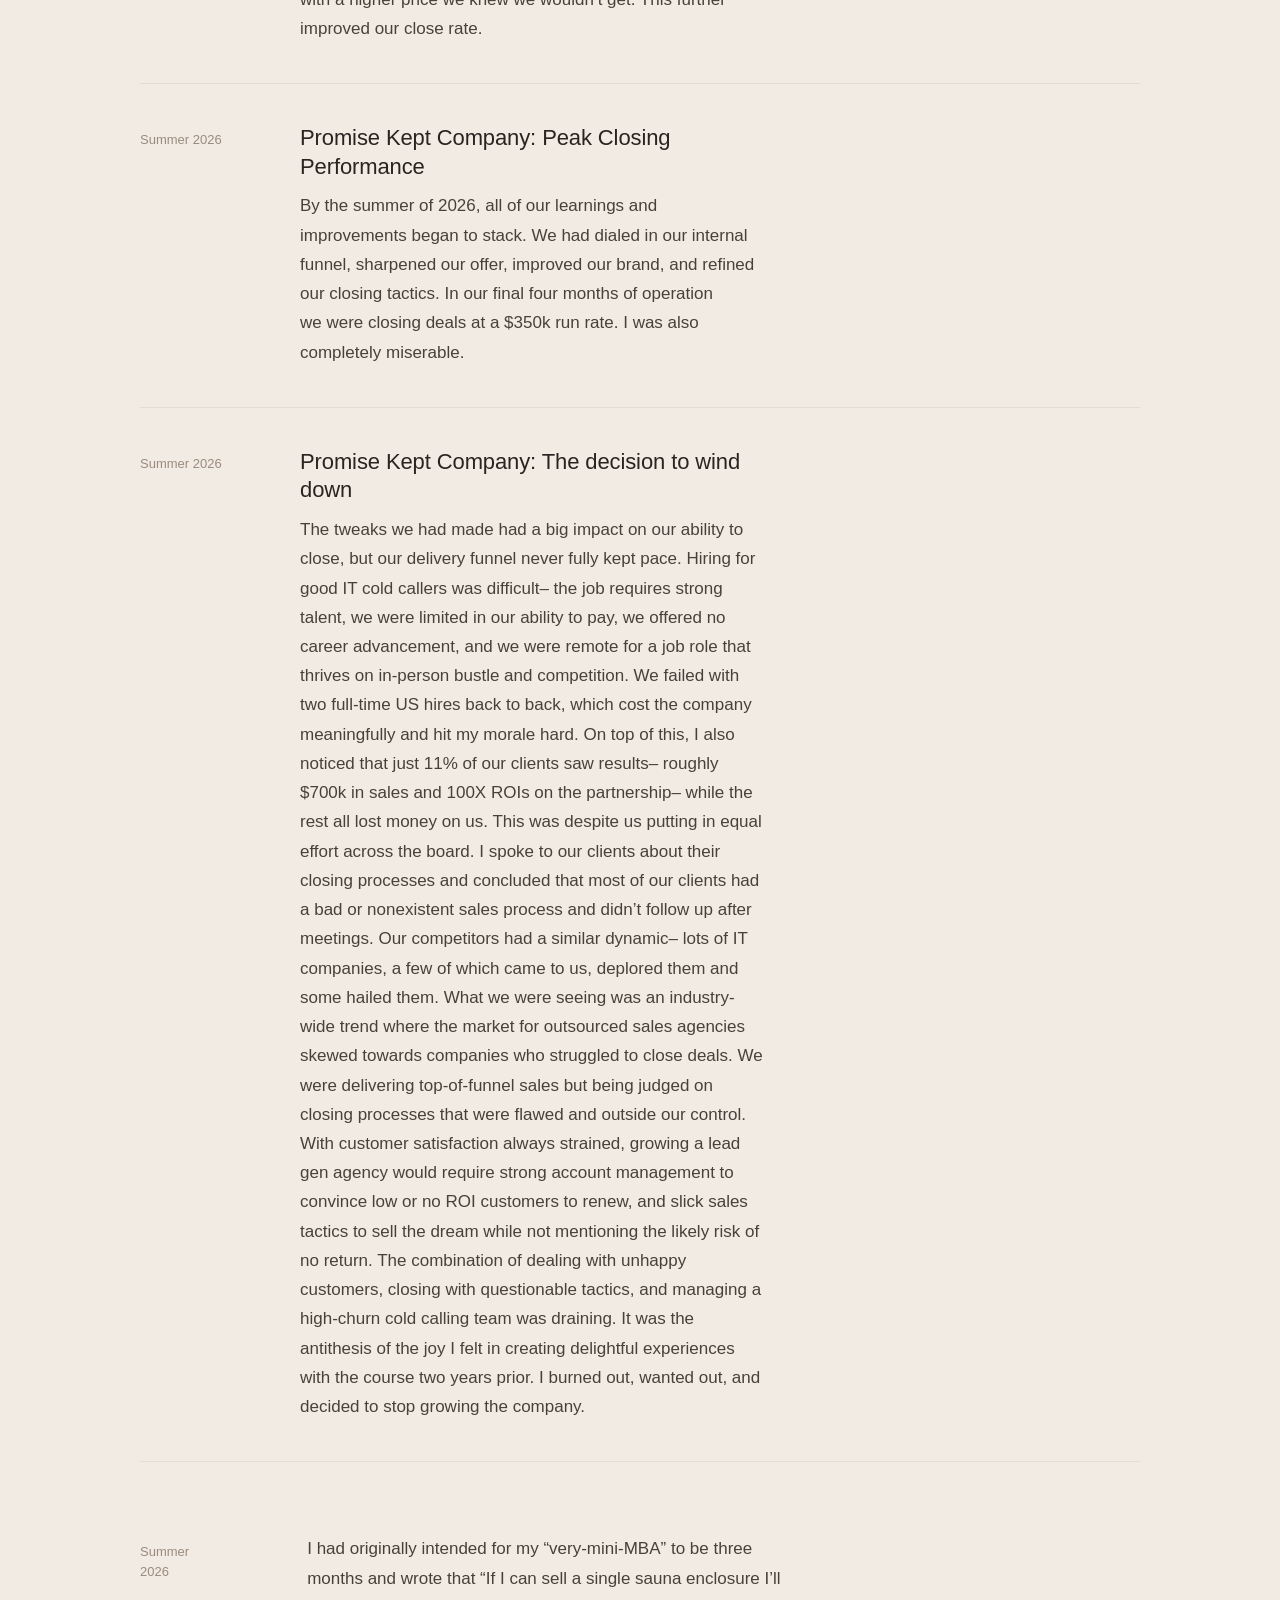
==== commit d9fb3b37: "Rename media captions" ====
--- a/entrepreneurship.html
+++ b/entrepreneurship.html
@@ -108,12 +108,12 @@
         </div>
         <div class="mba-entry-media">
           <figure>
-            <iframe class="portrait" src="https://fast.wistia.net/embed/iframe/zjueq2bra5" title="First time asking for money – phone video, unedited" allow="autoplay; fullscreen" allowfullscreen loading="lazy"></iframe>
-            <figcaption>First time asking for money – phone video, unedited</figcaption>
+            <iframe class="portrait" src="https://fast.wistia.net/embed/iframe/zjueq2bra5" title="First time asking for money" allow="autoplay; fullscreen" allowfullscreen loading="lazy"></iframe>
+            <figcaption>First time asking for money</figcaption>
           </figure>
           <figure>
-            <iframe class="portrait" src="https://fast.wistia.net/embed/iframe/116xn4rt3k" title="Busy board pivot — phone video" allow="autoplay; fullscreen" allowfullscreen loading="lazy"></iframe>
-            <figcaption>Busy board pivot — phone video</figcaption>
+            <iframe class="portrait" src="https://fast.wistia.net/embed/iframe/116xn4rt3k" title="Busy board pivot" allow="autoplay; fullscreen" allowfullscreen loading="lazy"></iframe>
+            <figcaption>Busy board pivot</figcaption>
           </figure>
         </div>
       </div>
@@ -180,7 +180,7 @@
           </figure>
           <figure class="mba-photo-figure">
             <img class="photo" src="assets/sauna-cover-installed.jpg" alt="The finished sauna enclosure installed over the heater" loading="lazy">
-            <figcaption>Finished product</figcaption>
+            <figcaption>Finished sauna enclosure</figcaption>
           </figure>
         </div>
       </div>
@@ -202,7 +202,7 @@
         <div class="mba-entry-media">
           <figure class="mba-photo-figure">
             <img class="photo" src="assets/course-social-media-strategy.jpg" alt="The social media marketing plan for the Palm Beach course" loading="lazy">
-            <figcaption>The social media strategy</figcaption>
+            <figcaption>Course Social Media Strategy</figcaption>
           </figure>
         </div>
       </div>
@@ -215,8 +215,8 @@
         </div>
         <div class="mba-entry-media">
           <figure class="mba-landscape-figure">
-            <iframe class="landscape" src="https://fast.wistia.net/embed/iframe/j9meaoadur" title="The class, 18 August 2024" allow="autoplay; fullscreen" allowfullscreen loading="lazy"></iframe>
-            <figcaption>The class, 18 August 2024</figcaption>
+            <iframe class="landscape" src="https://fast.wistia.net/embed/iframe/j9meaoadur" title="One of our two course cohorts" allow="autoplay; fullscreen" allowfullscreen loading="lazy"></iframe>
+            <figcaption>One of our two course cohorts</figcaption>
           </figure>
         </div>
       </div>
@@ -230,7 +230,7 @@
         <div class="mba-entry-media">
           <figure class="mba-photo-figure">
             <img class="photo" src="assets/fernanda-with-students.jpg" alt="Fernanda with the course students" loading="lazy">
-            <figcaption>Fernanda with the students</figcaption>
+            <figcaption>Fernanda with a few of our students in 2026</figcaption>
           </figure>
           <figure class="mba-photo-figure">
             <img class="photo" src="assets/course-cohort-1-certificates.jpg" alt="The first cohort with their certificates of graduation" loading="lazy">
@@ -316,8 +316,8 @@
         </div>
         <div class="mba-entry-media">
           <figure class="mba-landscape-figure">
-            <iframe class="landscape" src="https://fast.wistia.net/embed/iframe/d8aahiqxm1" title="Promise Kept intro video, v2" allow="autoplay; fullscreen" allowfullscreen loading="lazy"></iframe>
-            <figcaption>Promise Kept intro video, v2</figcaption>
+            <iframe class="landscape" src="https://fast.wistia.net/embed/iframe/d8aahiqxm1" title="Promise Kept Brand Makeover" allow="autoplay; fullscreen" allowfullscreen loading="lazy"></iframe>
+            <figcaption>Promise Kept Brand Makeover</figcaption>
           </figure>
         </div>
       </div>
@@ -331,7 +331,7 @@
         <div class="mba-entry-media">
           <figure class="mba-photo-figure">
             <img class="photo" src="assets/b2b-sales-tactics.jpg" alt="Running a B2B sales meeting with the new process" loading="lazy">
-            <figcaption>Putting the B2B tactics to work</figcaption>
+            <figcaption>Putting the B2B agency closing tactics to work</figcaption>
           </figure>
         </div>
       </div>
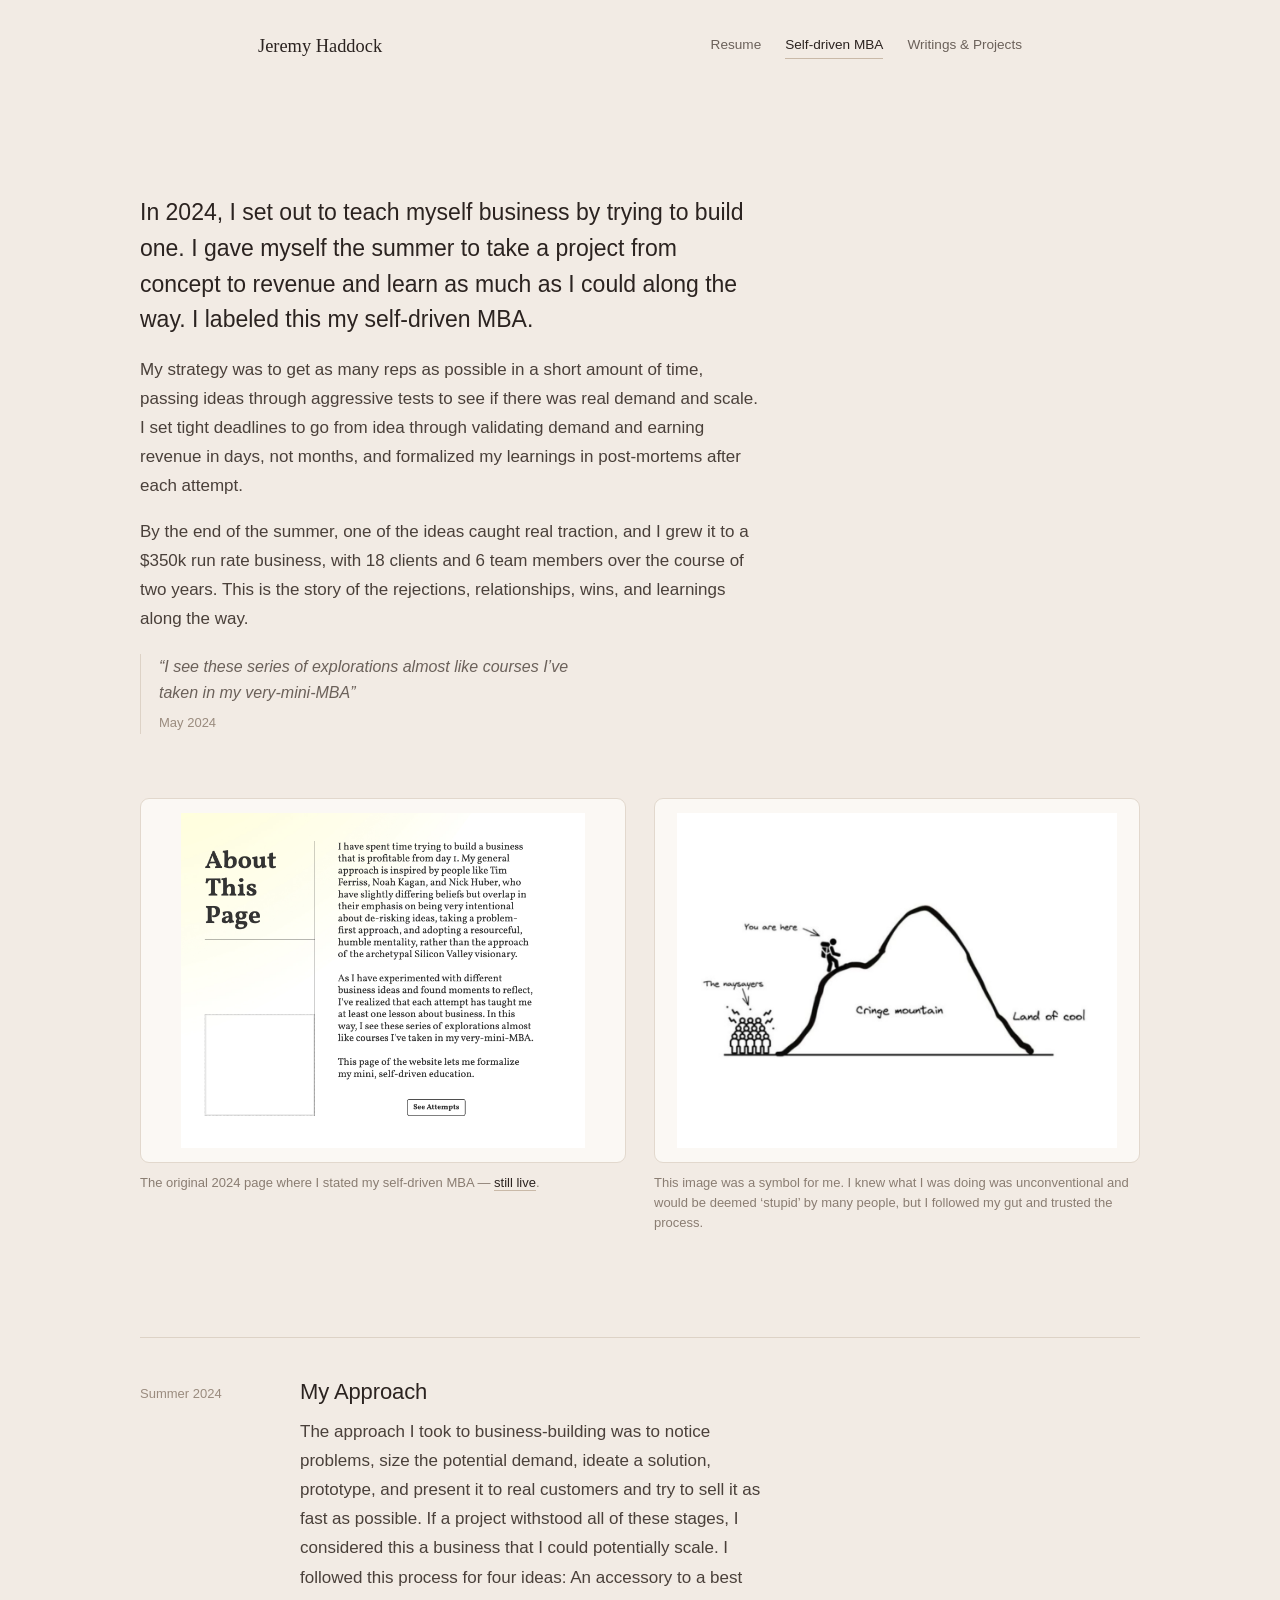
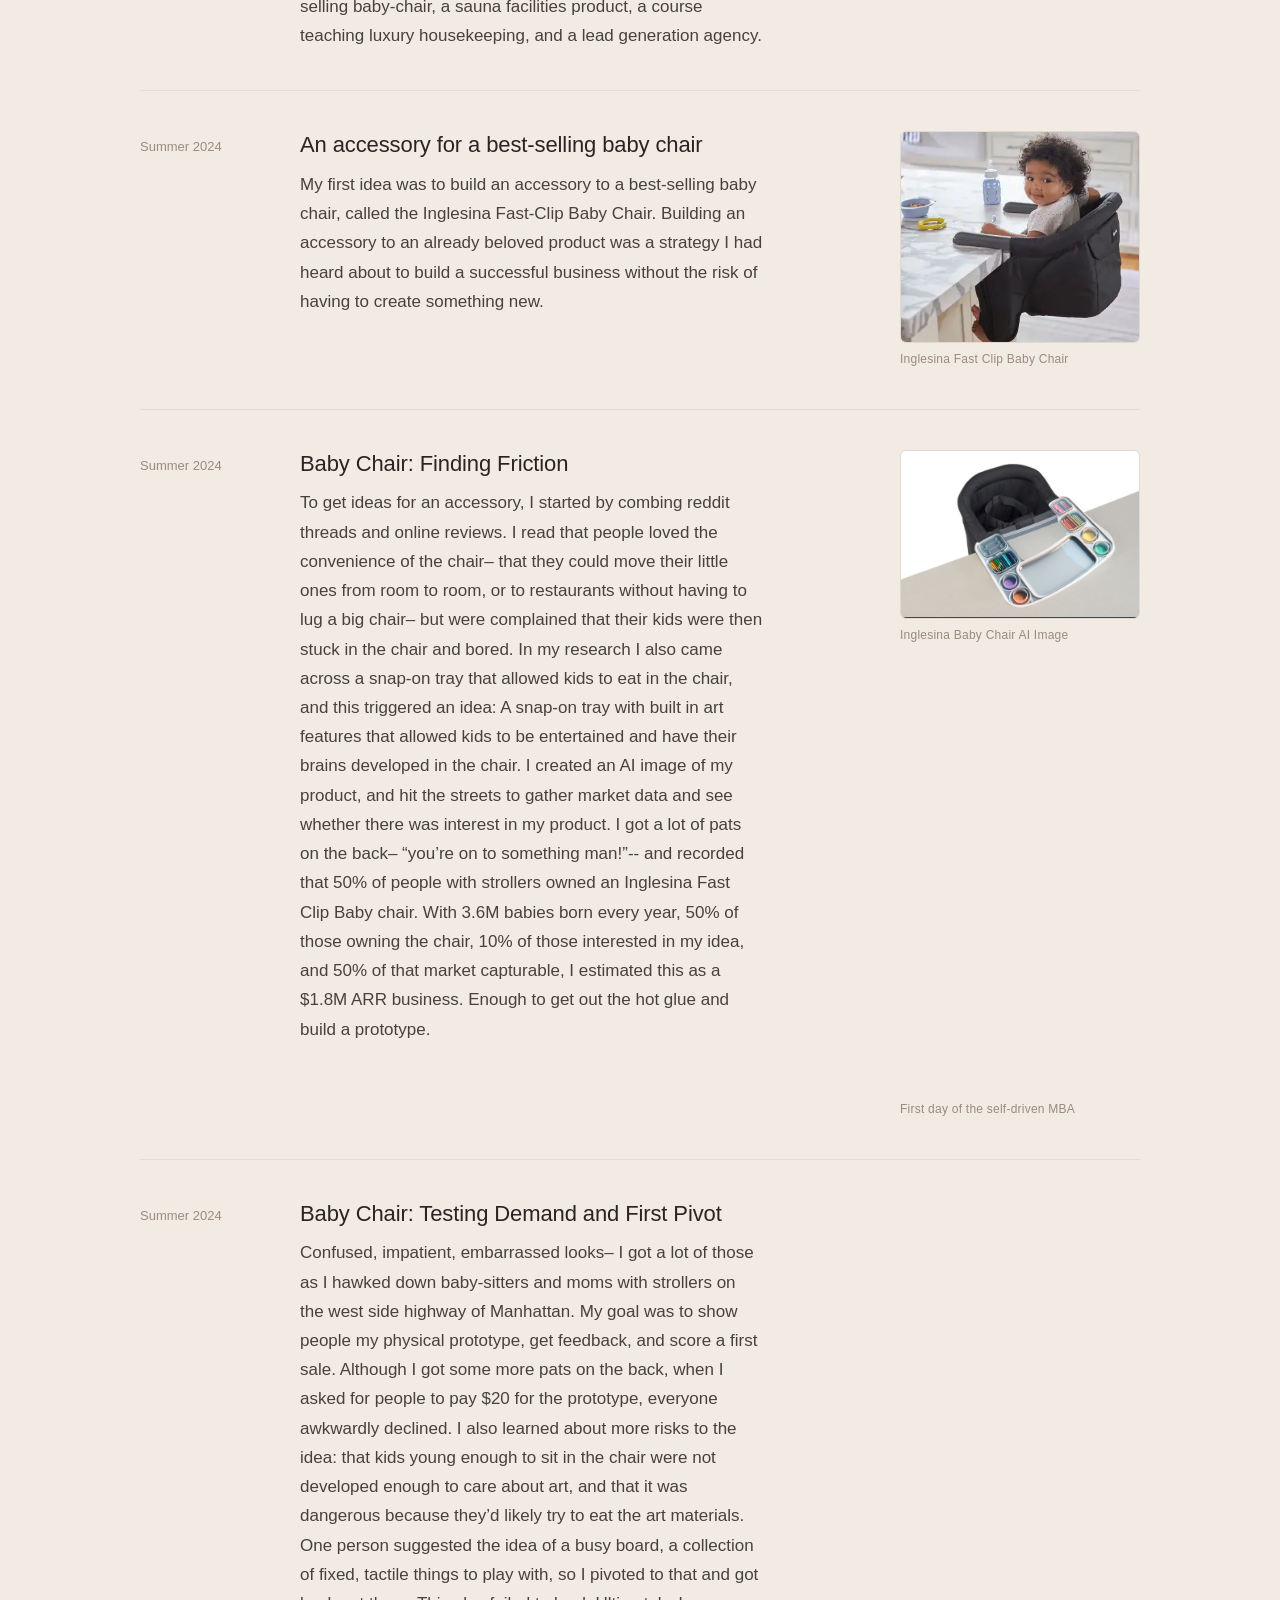
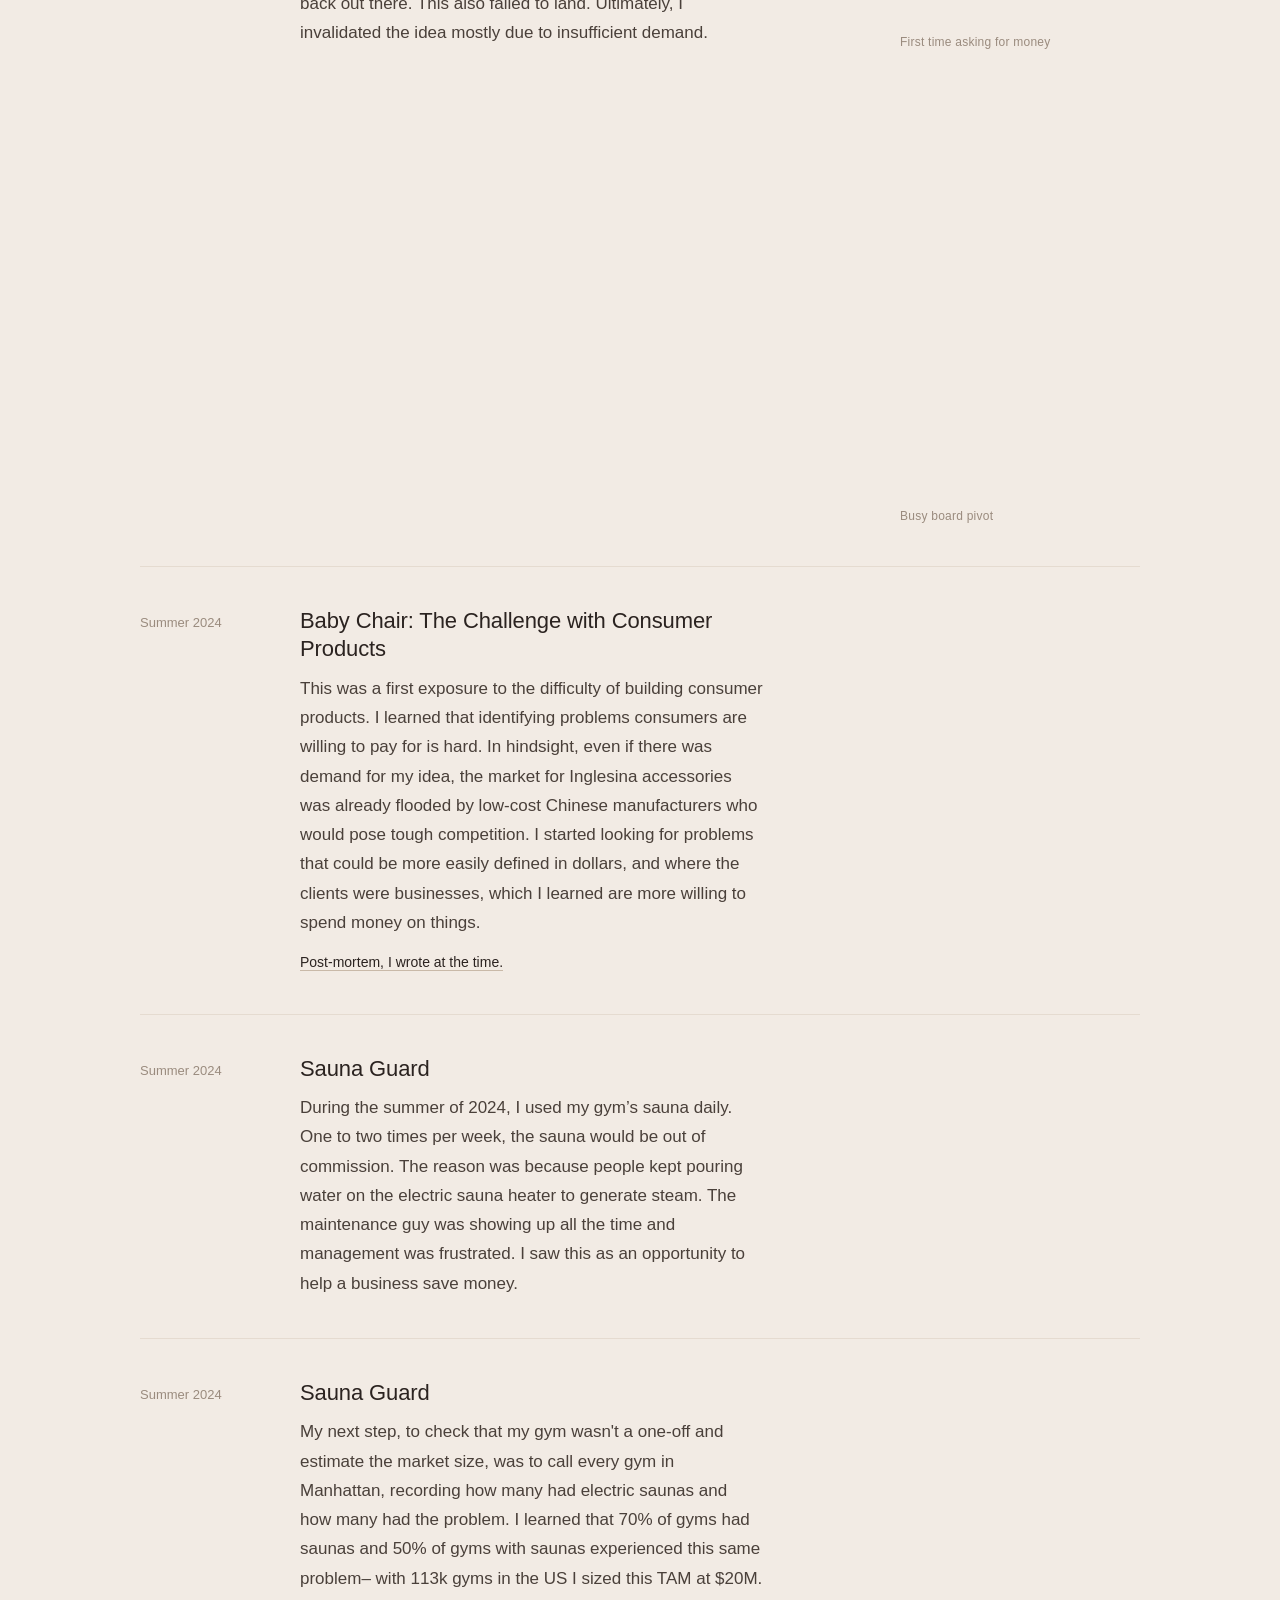
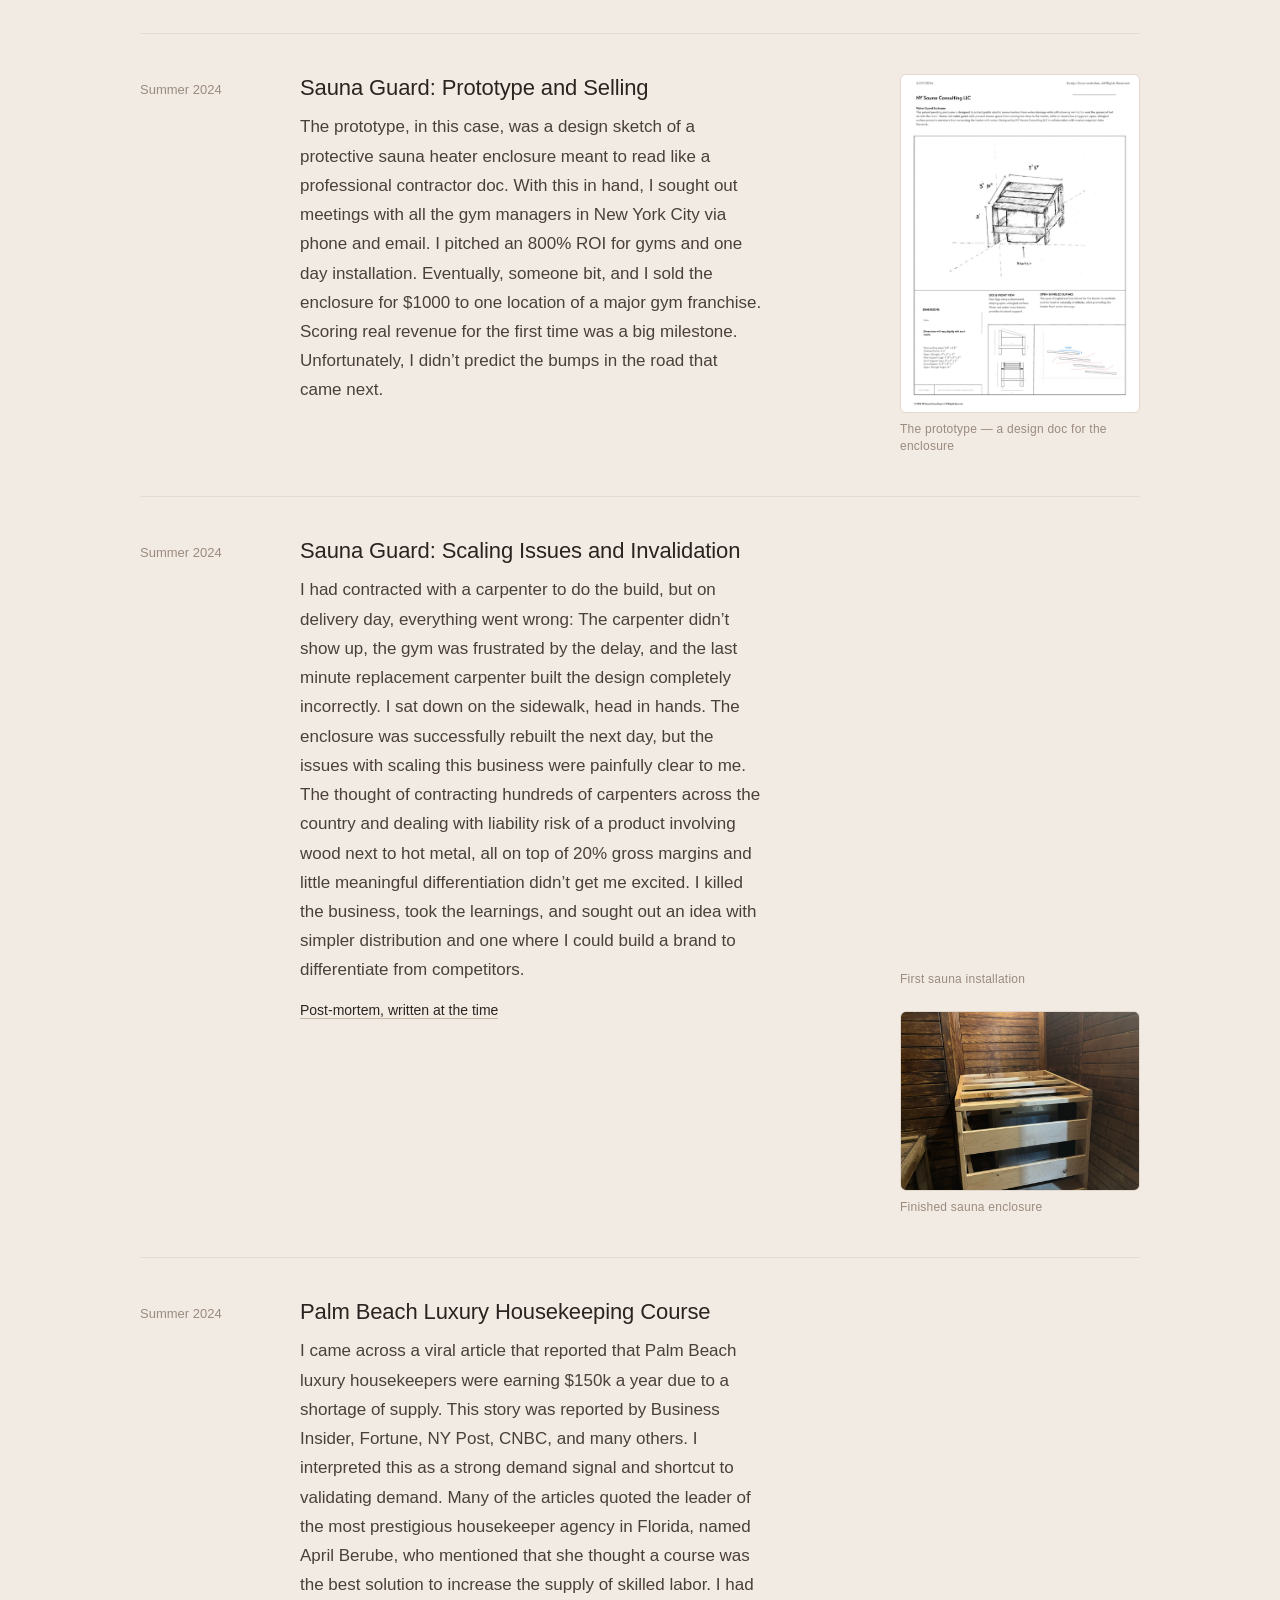
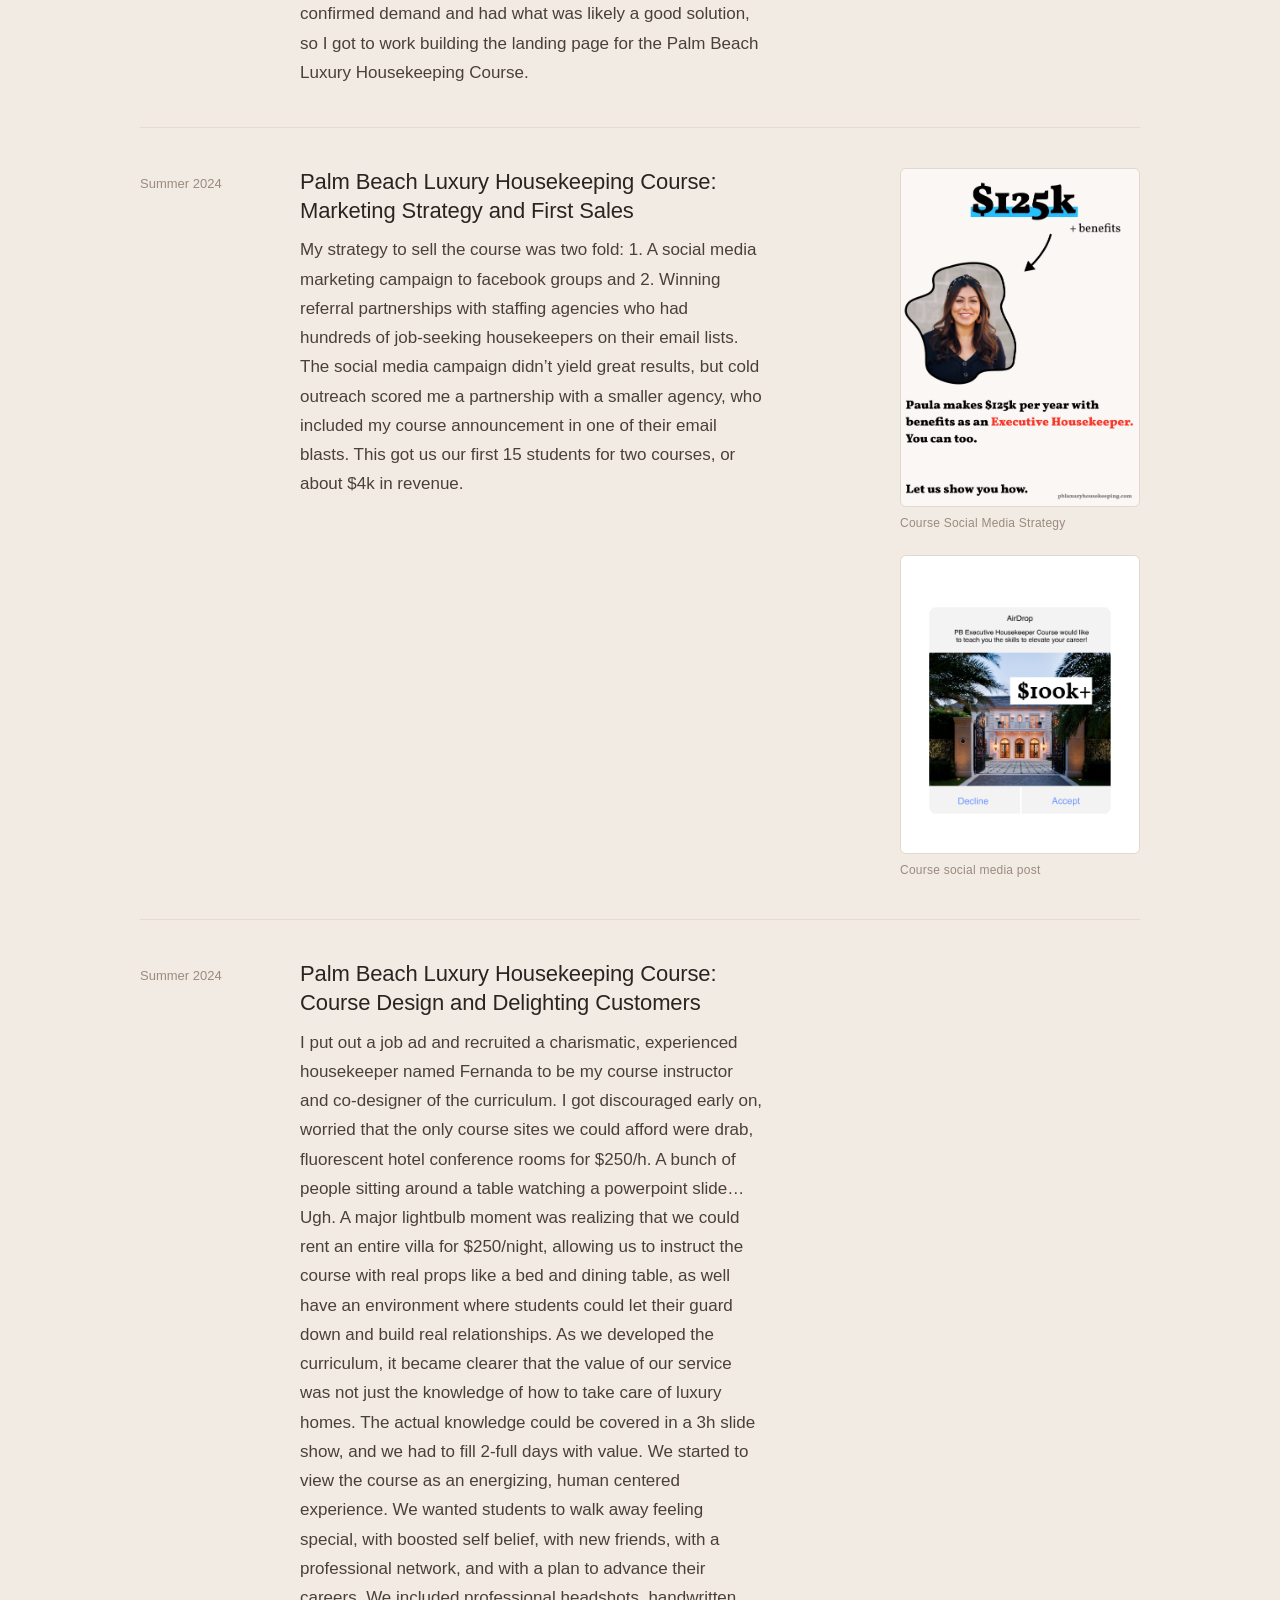
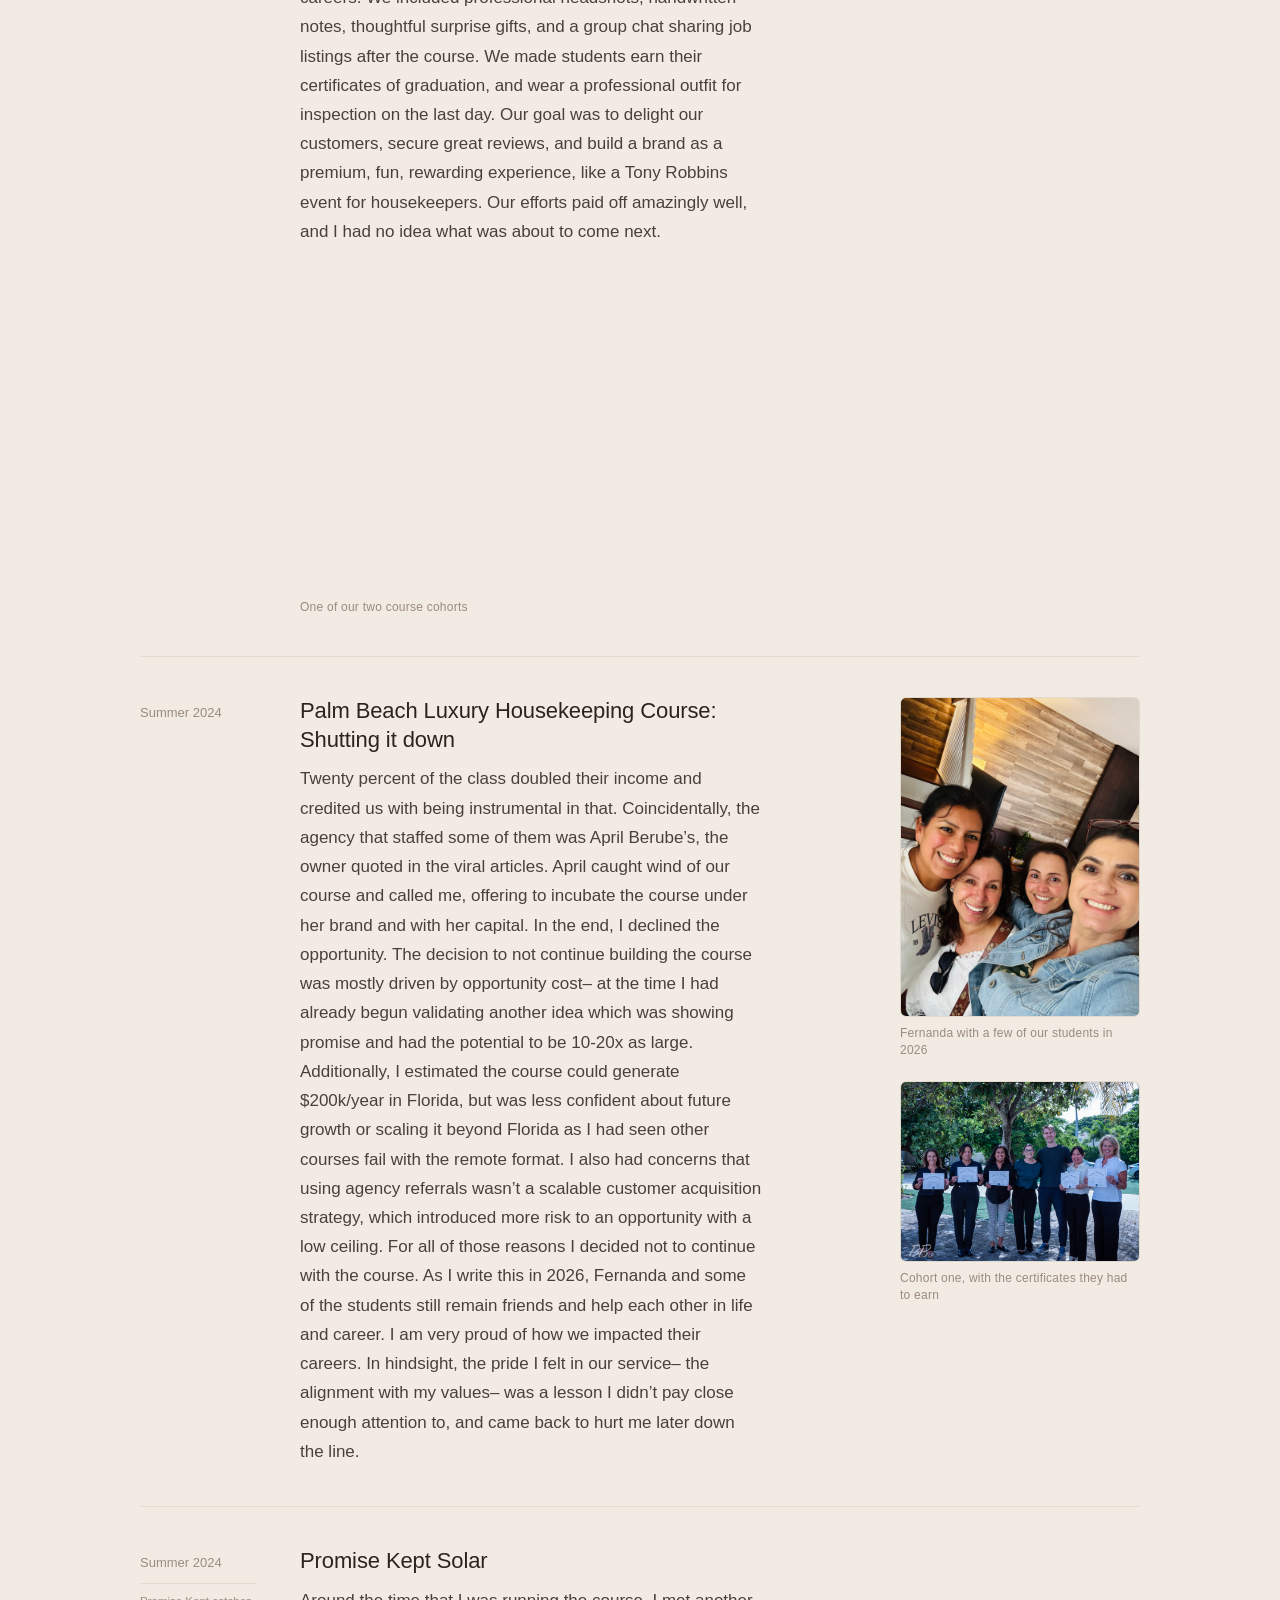
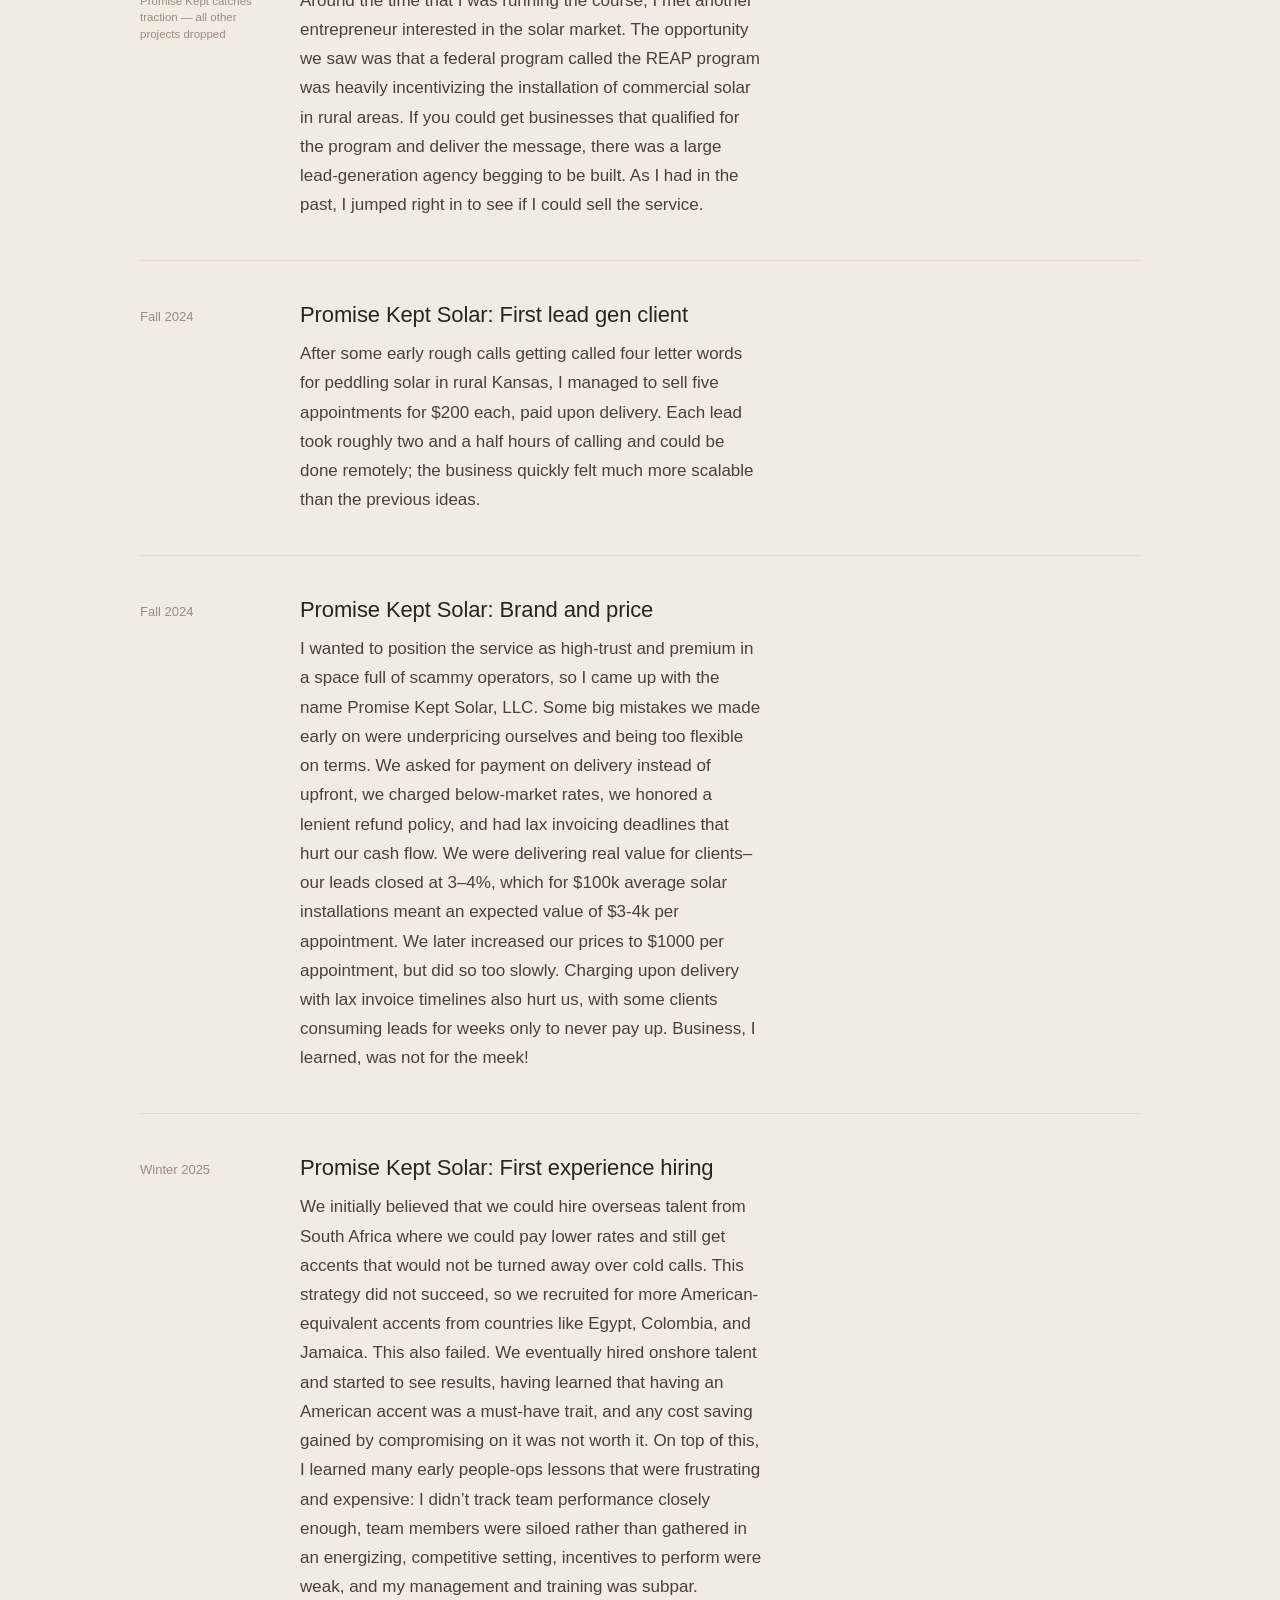
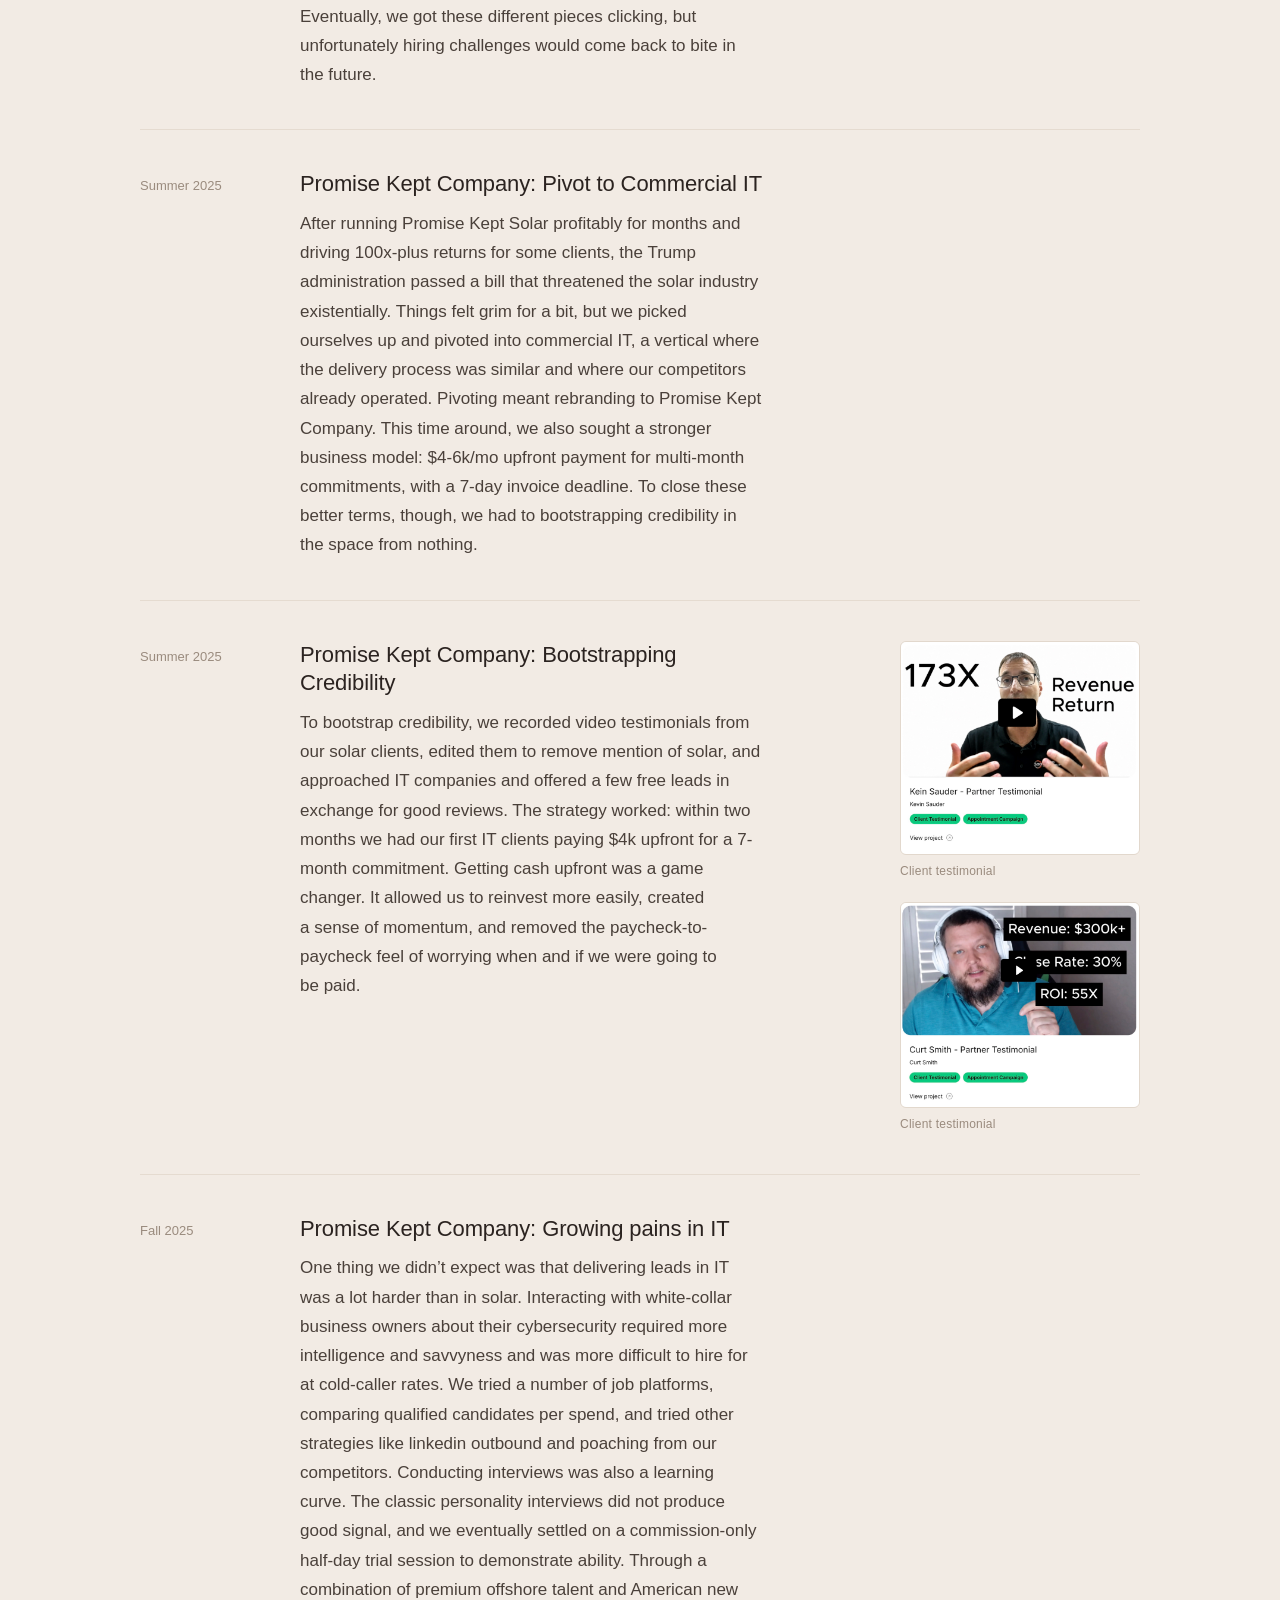
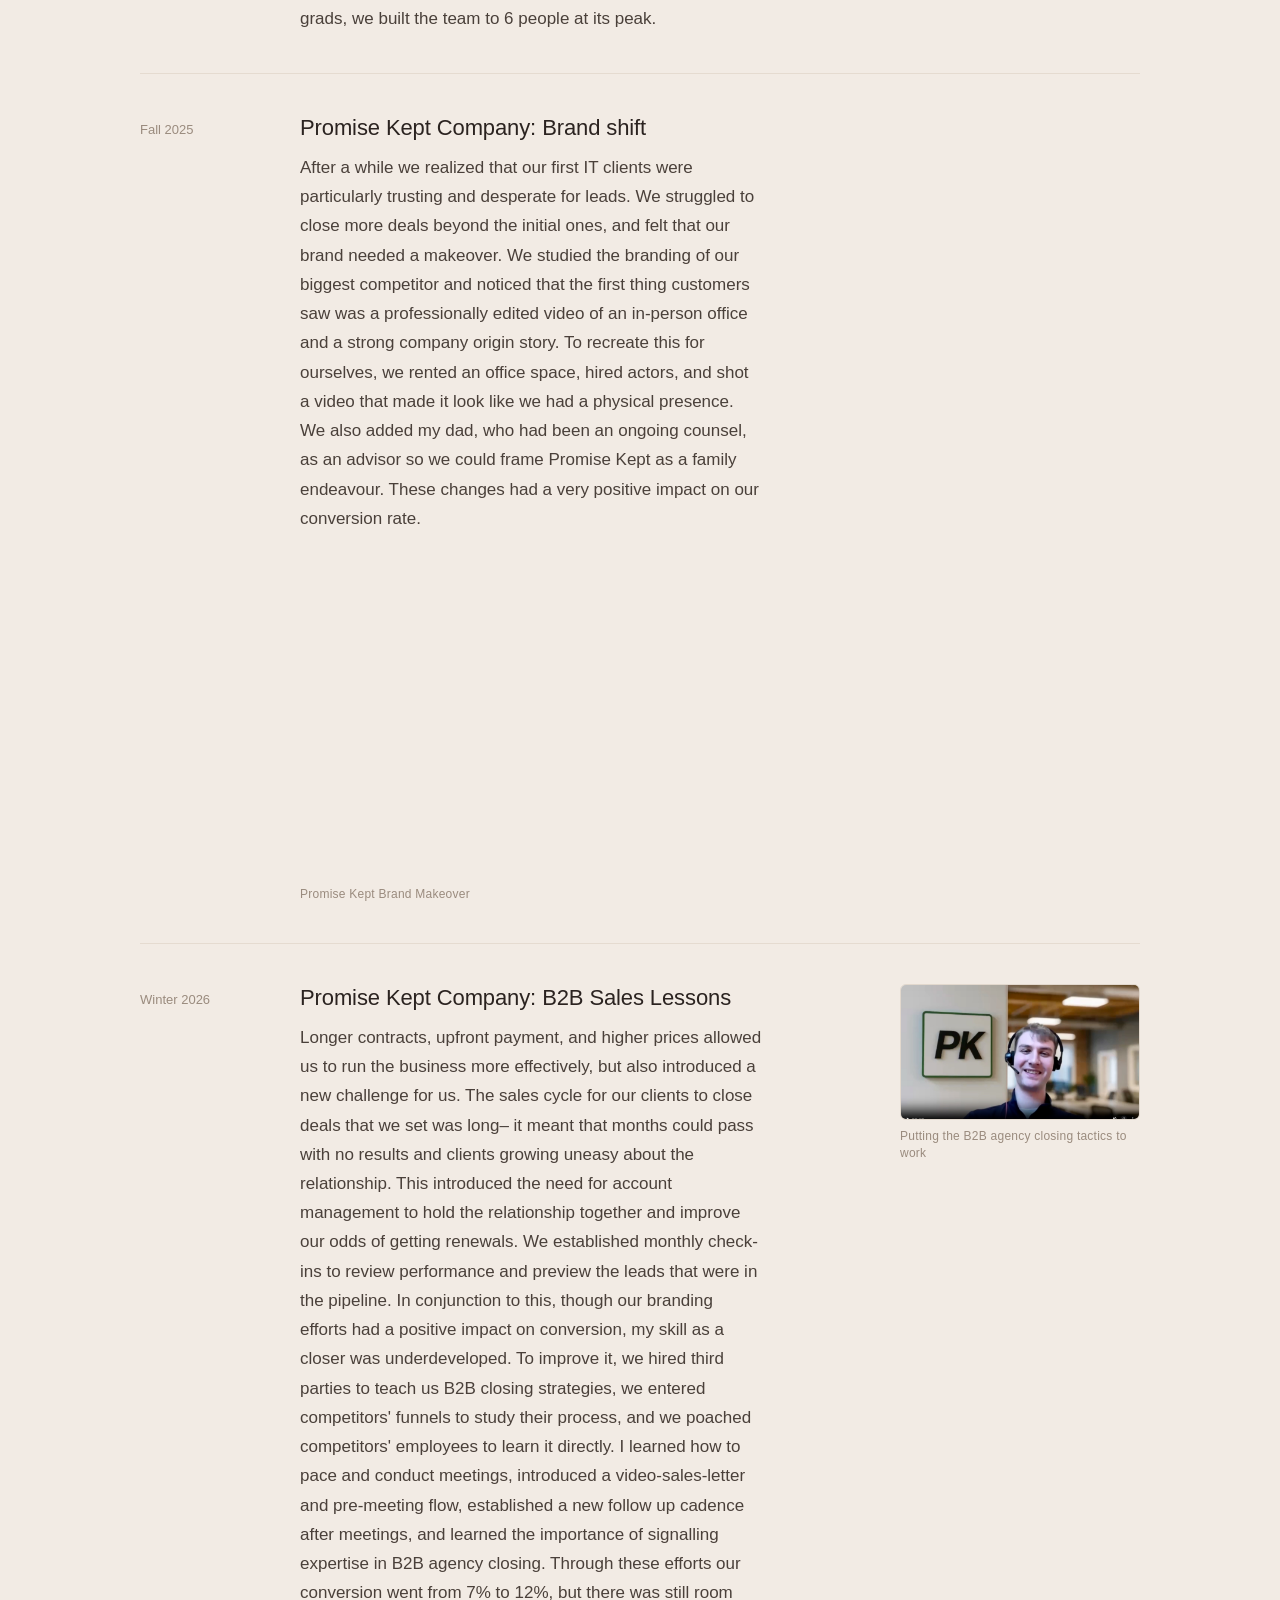
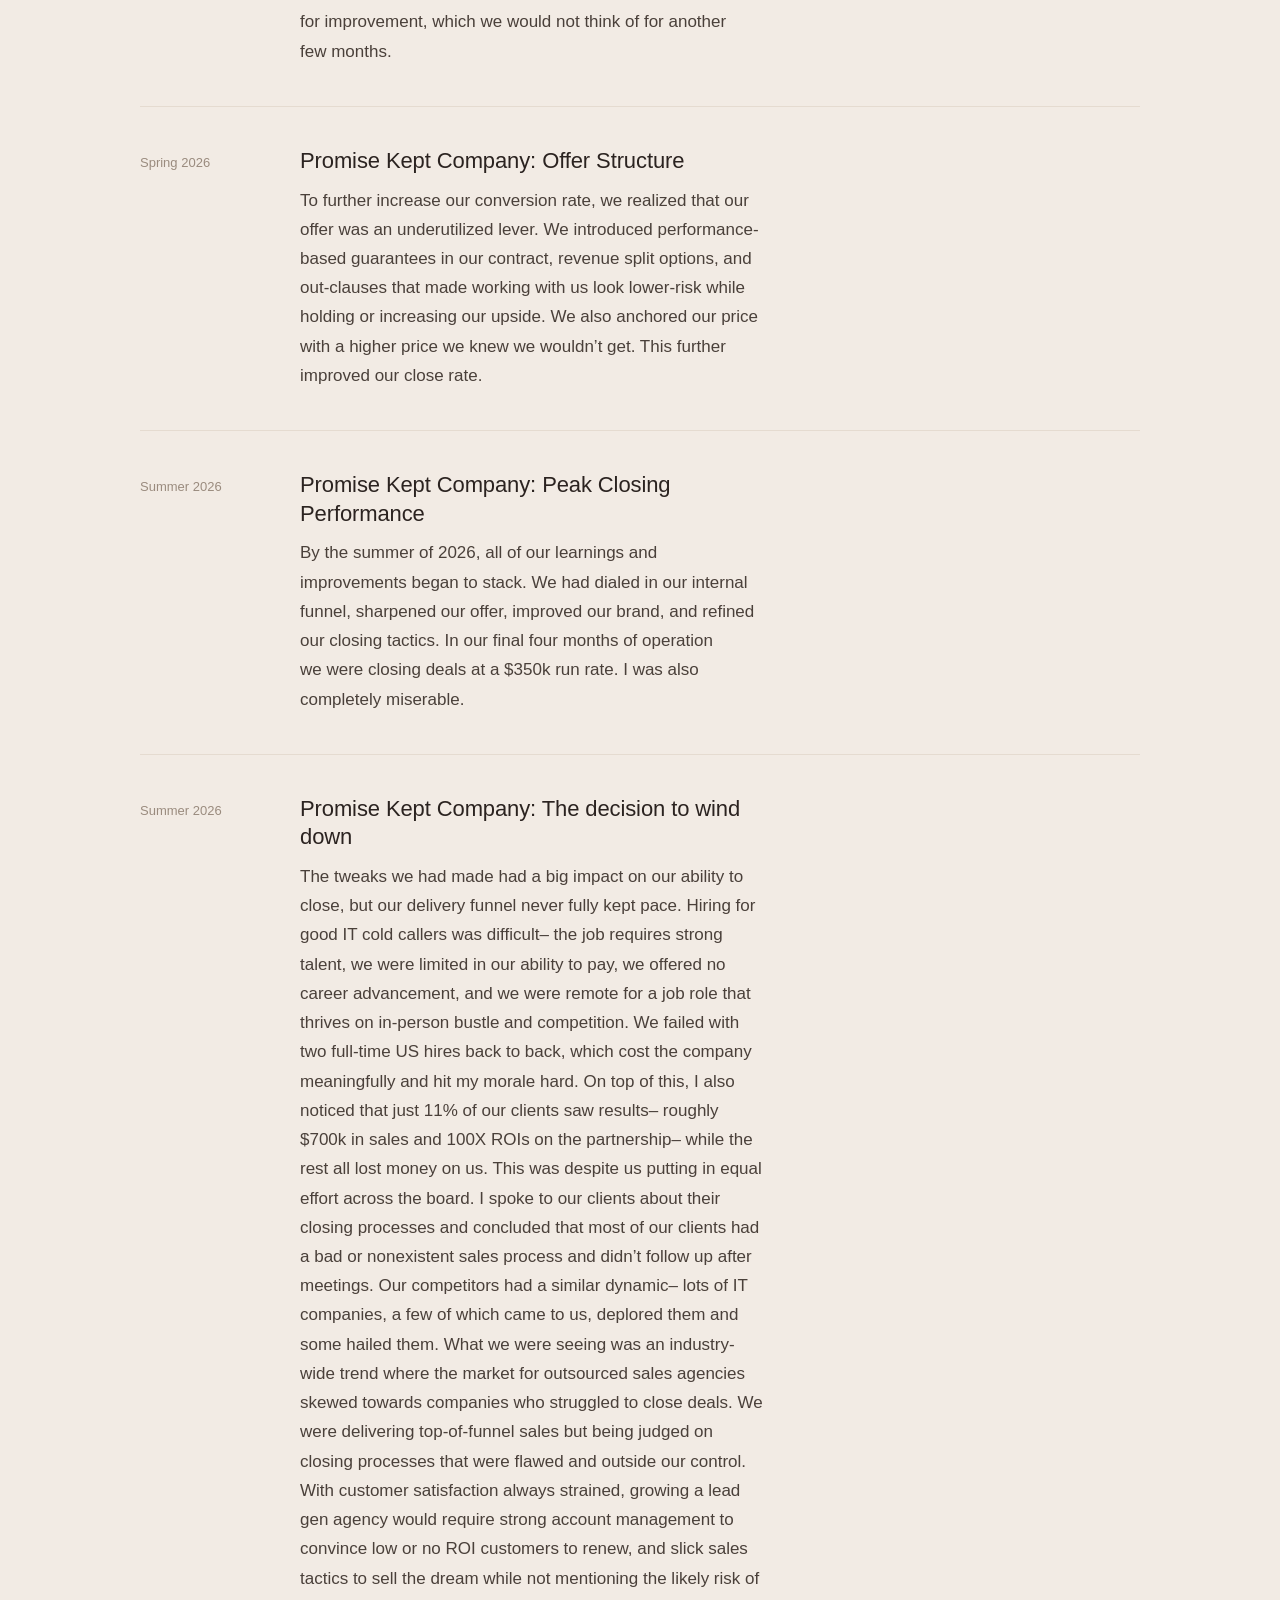
==== commit 1b6700ca: "Add the second course social media image, repair the renamed reference" ====
--- a/entrepreneurship.html
+++ b/entrepreneurship.html
@@ -70,15 +70,6 @@
             <img class="photo" src="assets/Inglesina%20Fast%20Clip%20Baby%20Chair.webp" alt="The Inglesina Fast Clip Baby Chair">
             <figcaption>Inglesina Fast Clip Baby Chair</figcaption>
           </figure>
-          <!--
-            EDIT ME: a "Baby Chair Idea" image is referenced here but is not in
-            assets/ yet. Drop the file in and add:
-
-            <figure class="mba-photo-figure">
-              <img class="photo" src="assets/FILENAME" alt="Baby chair idea">
-              <figcaption>Baby Chair Idea</figcaption>
-            </figure>
-          -->
         </div>
       </div>
 
@@ -201,8 +192,12 @@
         </div>
         <div class="mba-entry-media">
           <figure class="mba-photo-figure">
-            <img class="photo" src="assets/course-social-media-strategy.jpg" alt="The social media marketing plan for the Palm Beach course" loading="lazy">
+            <img class="photo" src="assets/PB%20Luxury%20Housekeeping%20course%20Social%20Media%202.jpg" alt="The social media marketing plan for the Palm Beach course" loading="lazy">
             <figcaption>Course Social Media Strategy</figcaption>
+          </figure>
+          <figure class="mba-photo-figure">
+            <img class="photo" src="assets/PB%20Luxury%20Housekeeping%20Course%20Social%20Media.png" alt="A social media post promoting the Palm Beach course" loading="lazy">
+            <figcaption>Course social media post</figcaption>
           </figure>
         </div>
       </div>
--- a/style.css
+++ b/style.css
@@ -115,13 +115,6 @@
   margin:0;
   font-weight:400;
 }
-.hero .subtitle{
-  margin:-1rem 0 0;
-  font-family:var(--serif);
-  font-style:italic;
-  color:var(--caption);
-  font-size:1.05rem;
-}
 .hero p{
   margin:0;
   color:var(--muted);
@@ -169,6 +162,11 @@
 .link-stack a:hover{
   color:var(--ink);
   border-color:var(--link-underline);
+}
+/* short descriptor after a link title, kept quieter than the title itself */
+.link-note{
+  color:var(--quiet);
+  font-size:0.82rem;
 }
 
 .group{margin-bottom:2.5rem;}
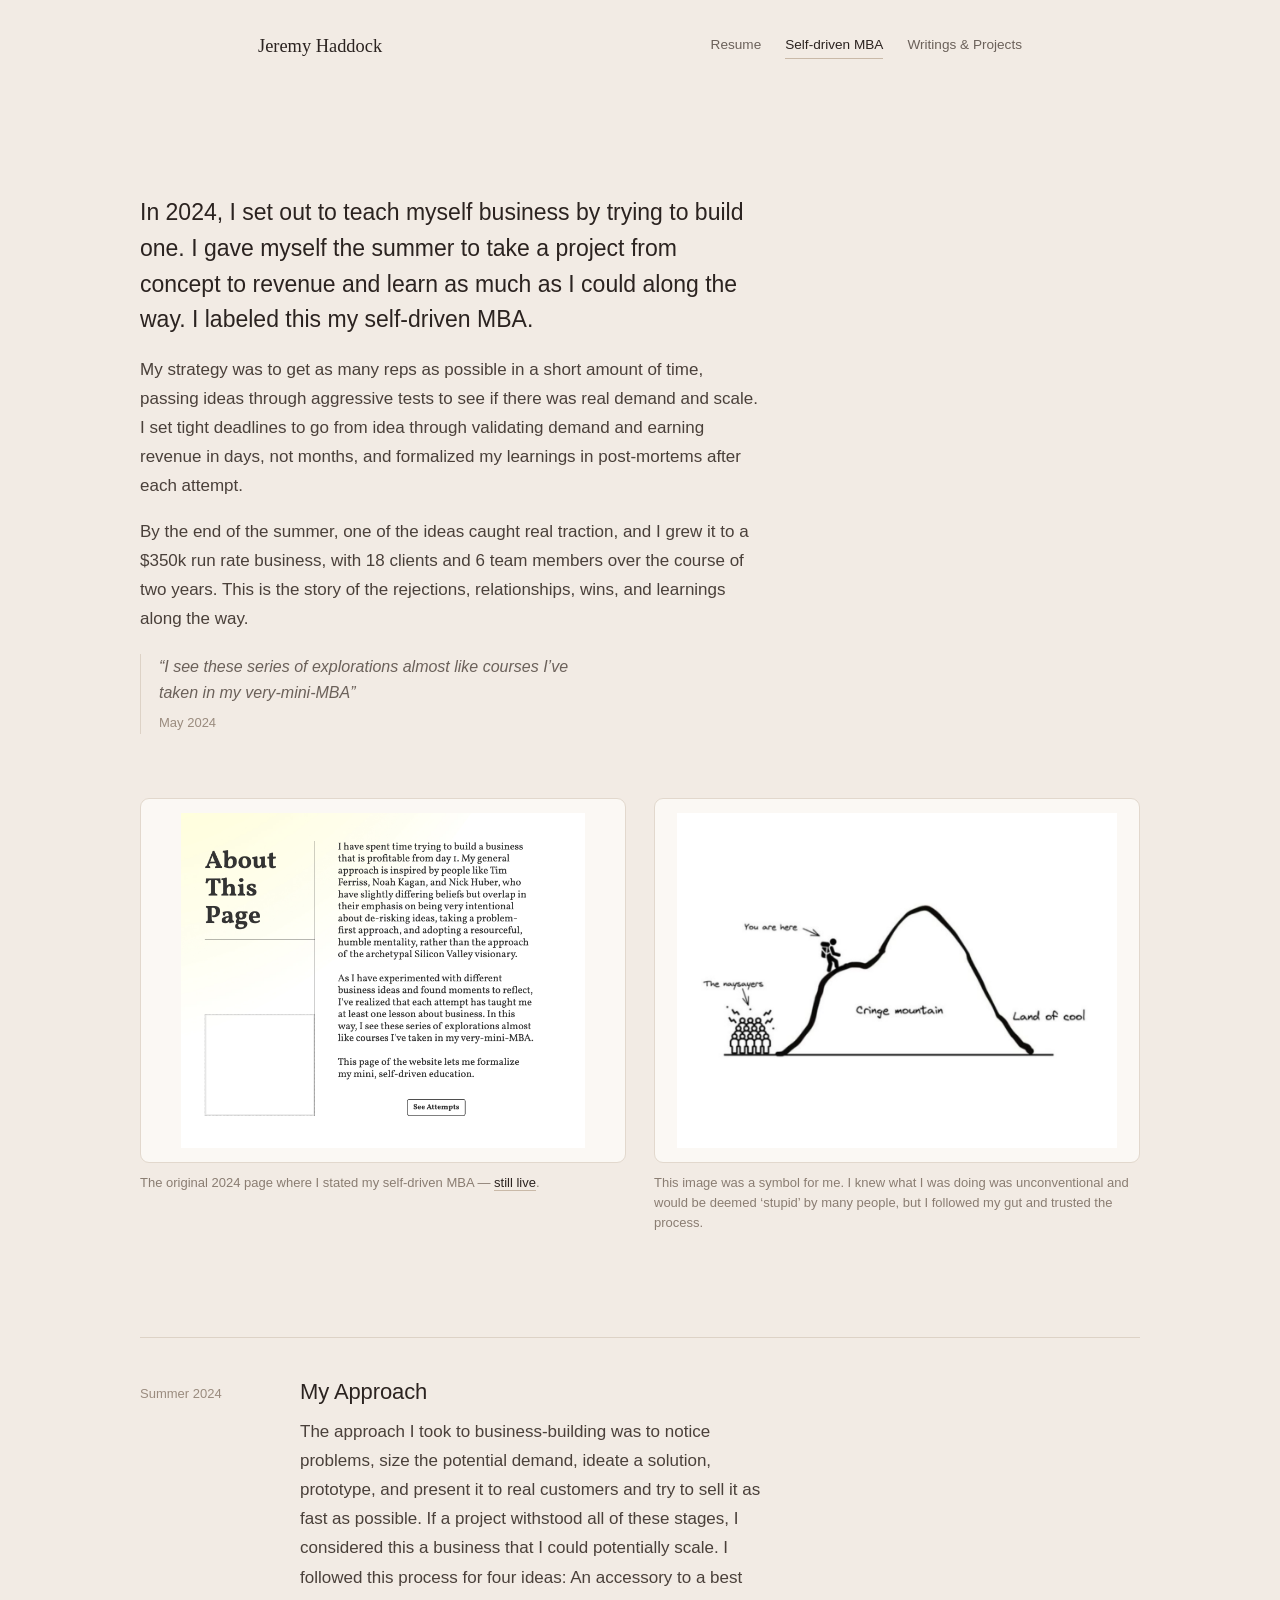
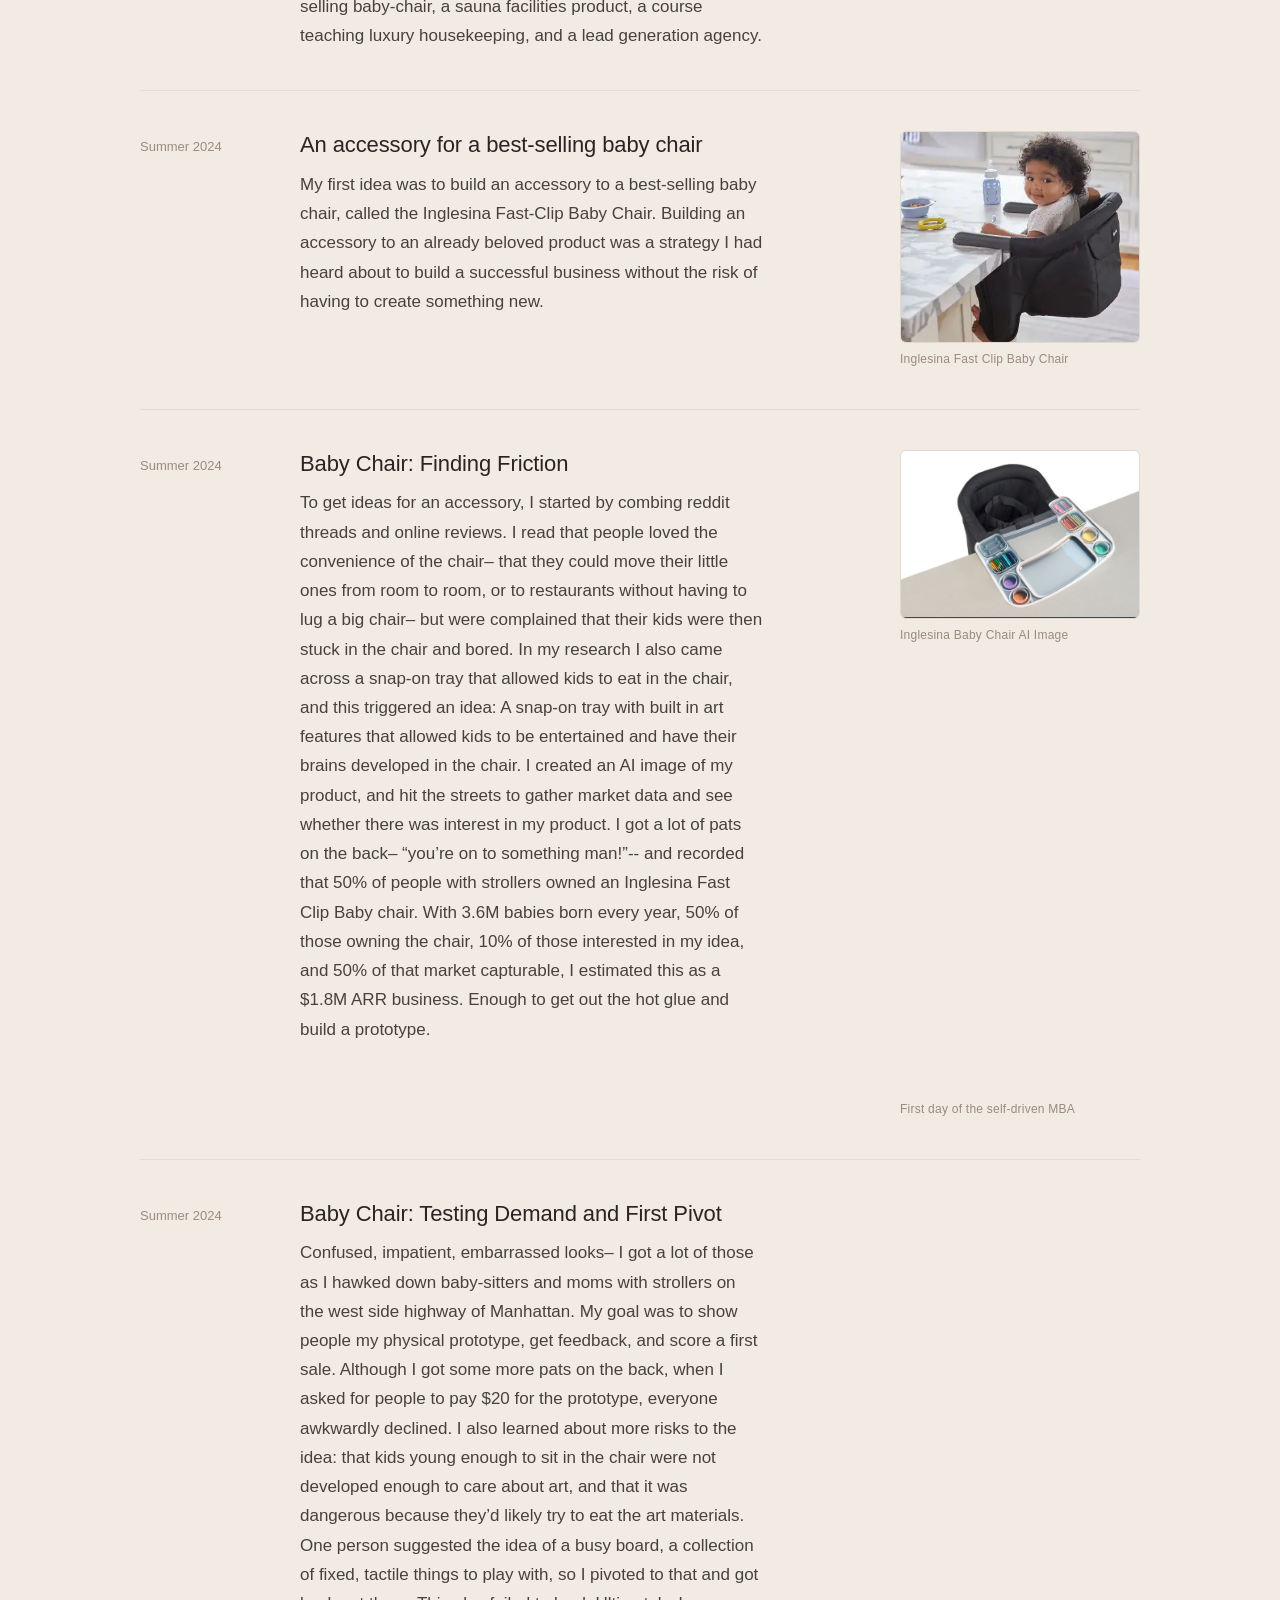
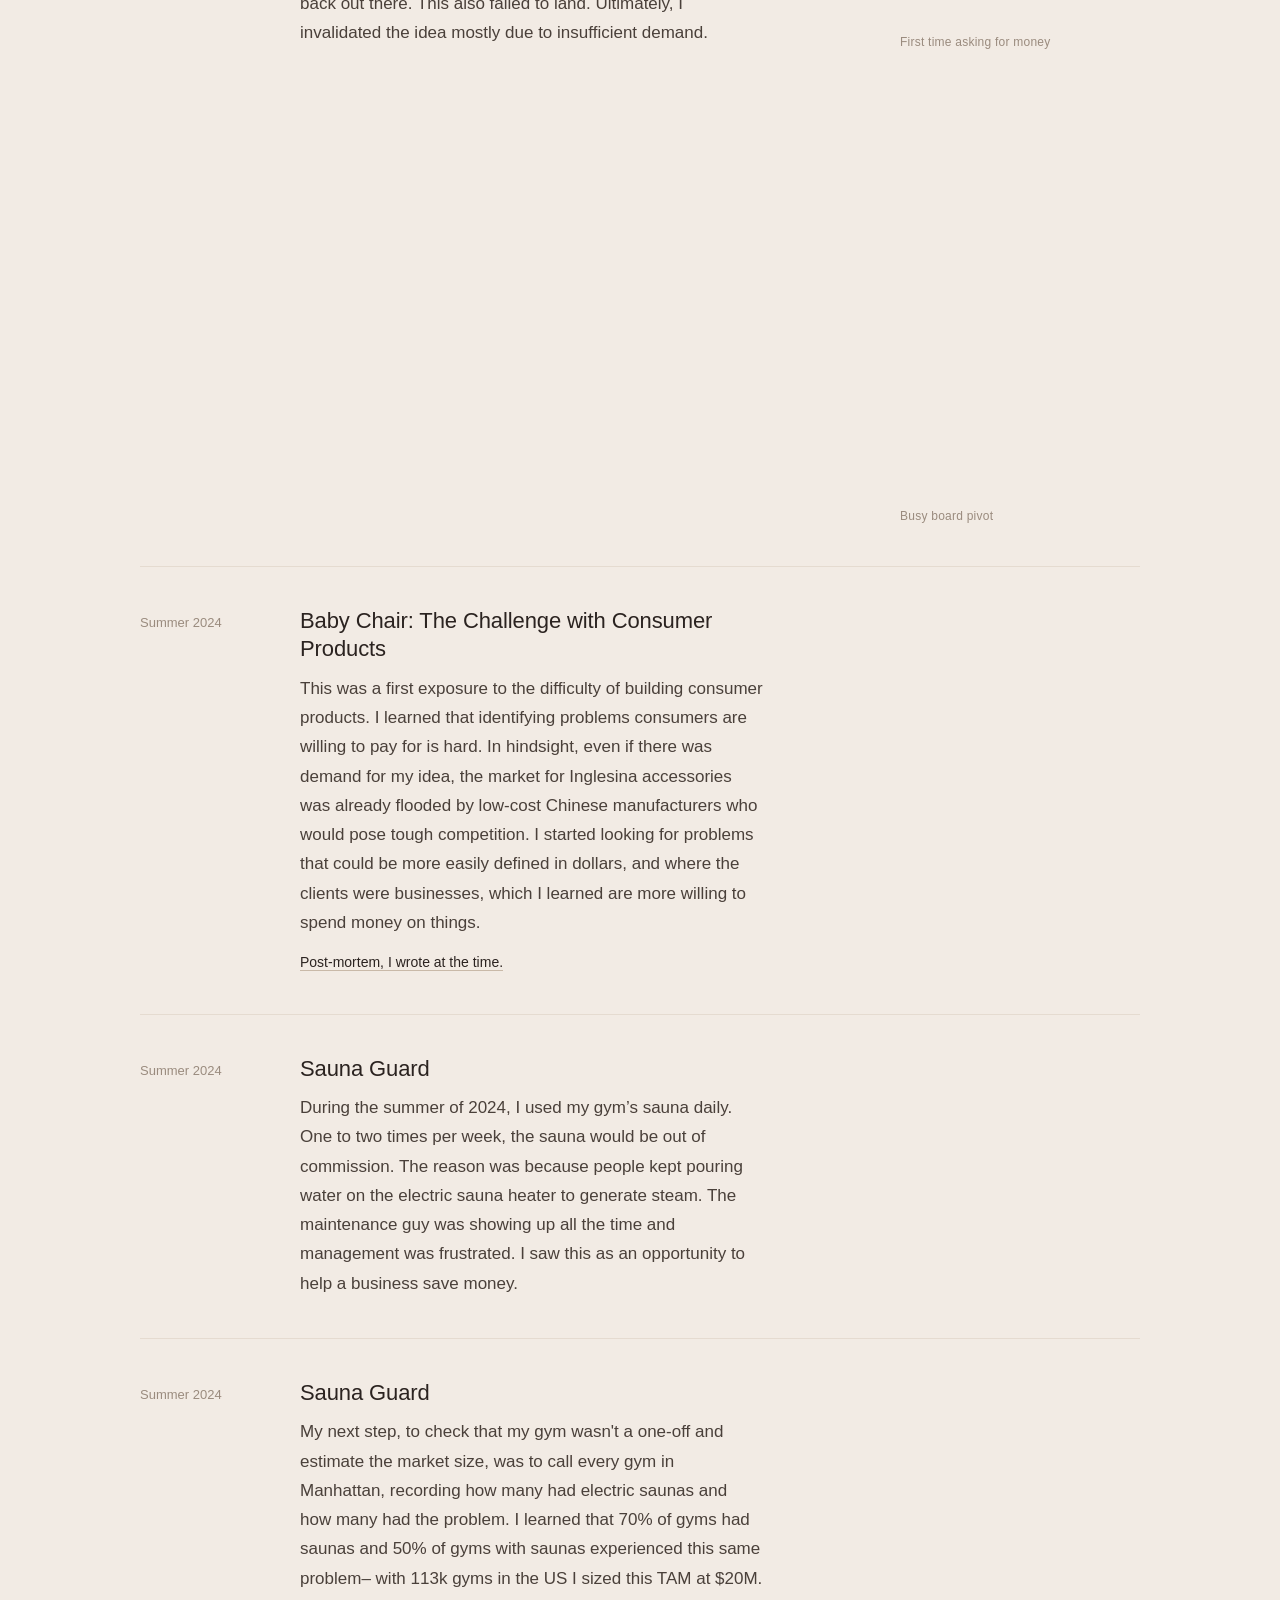
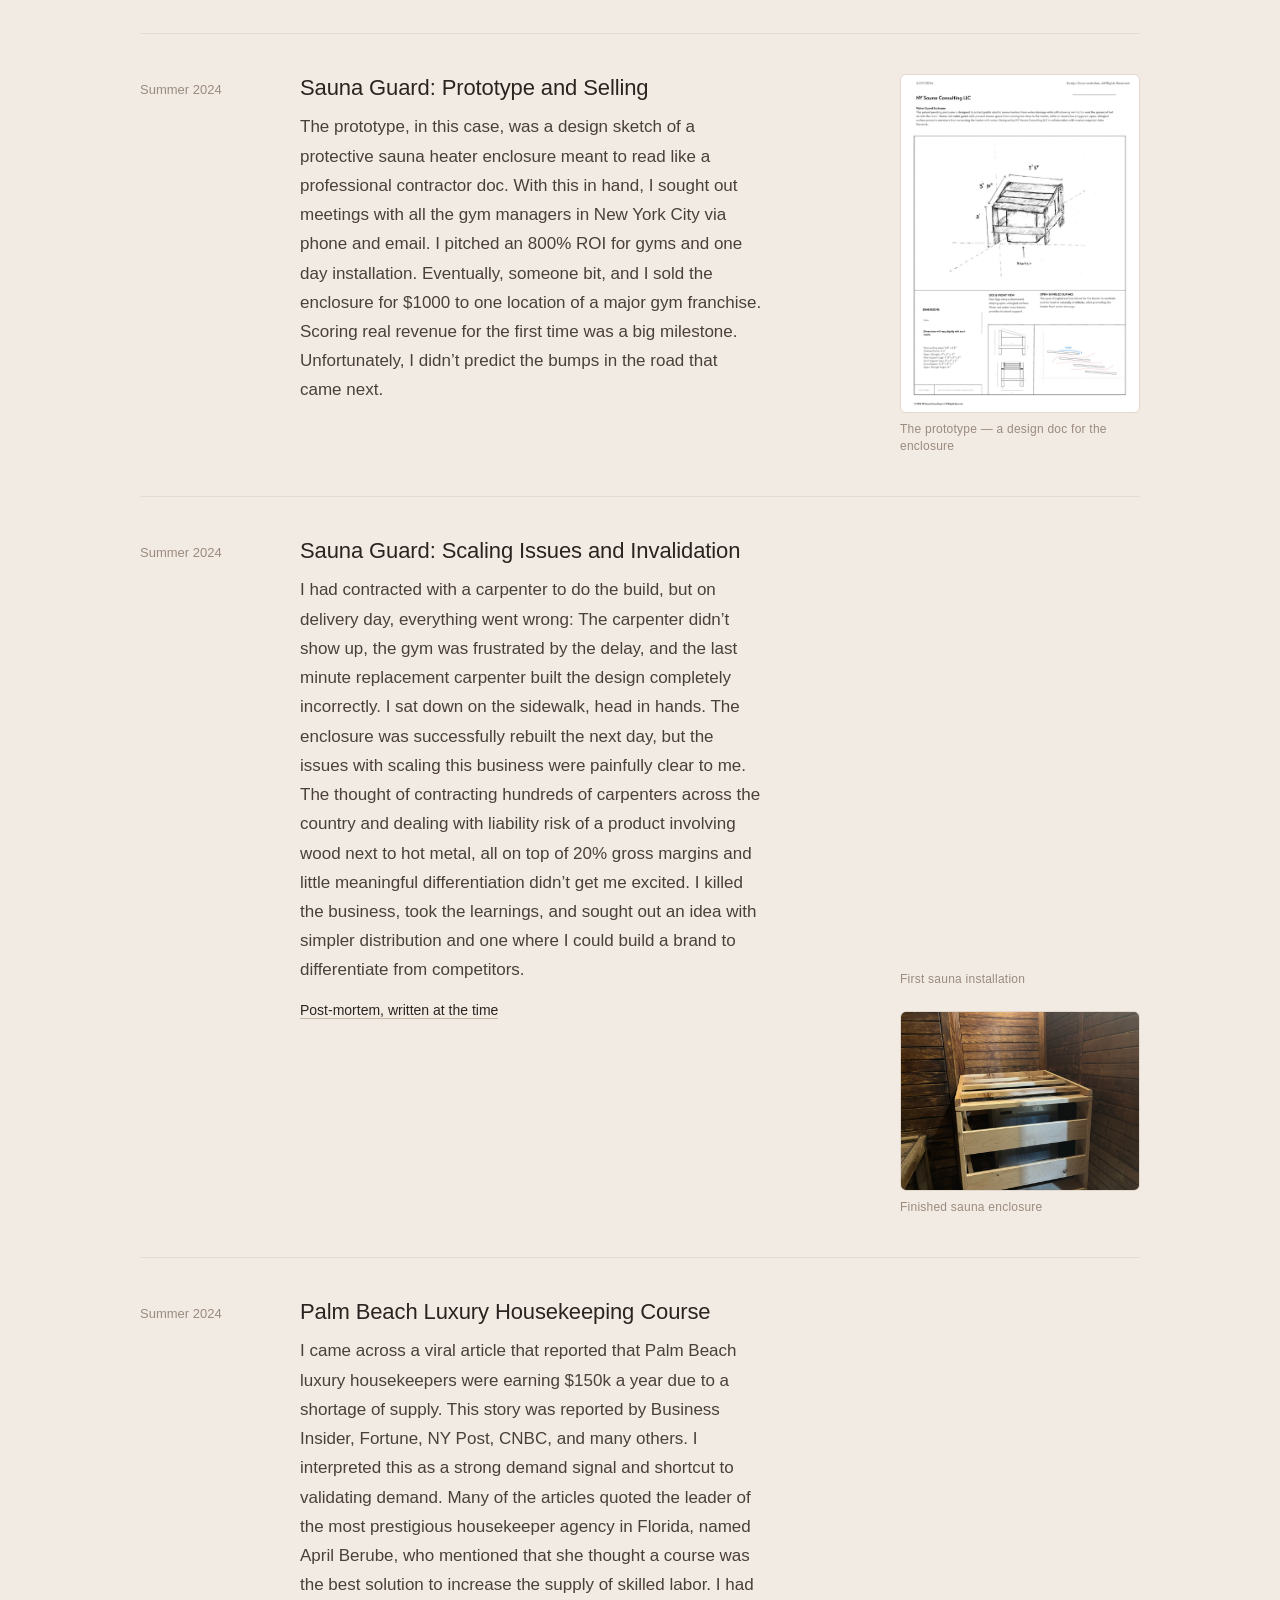
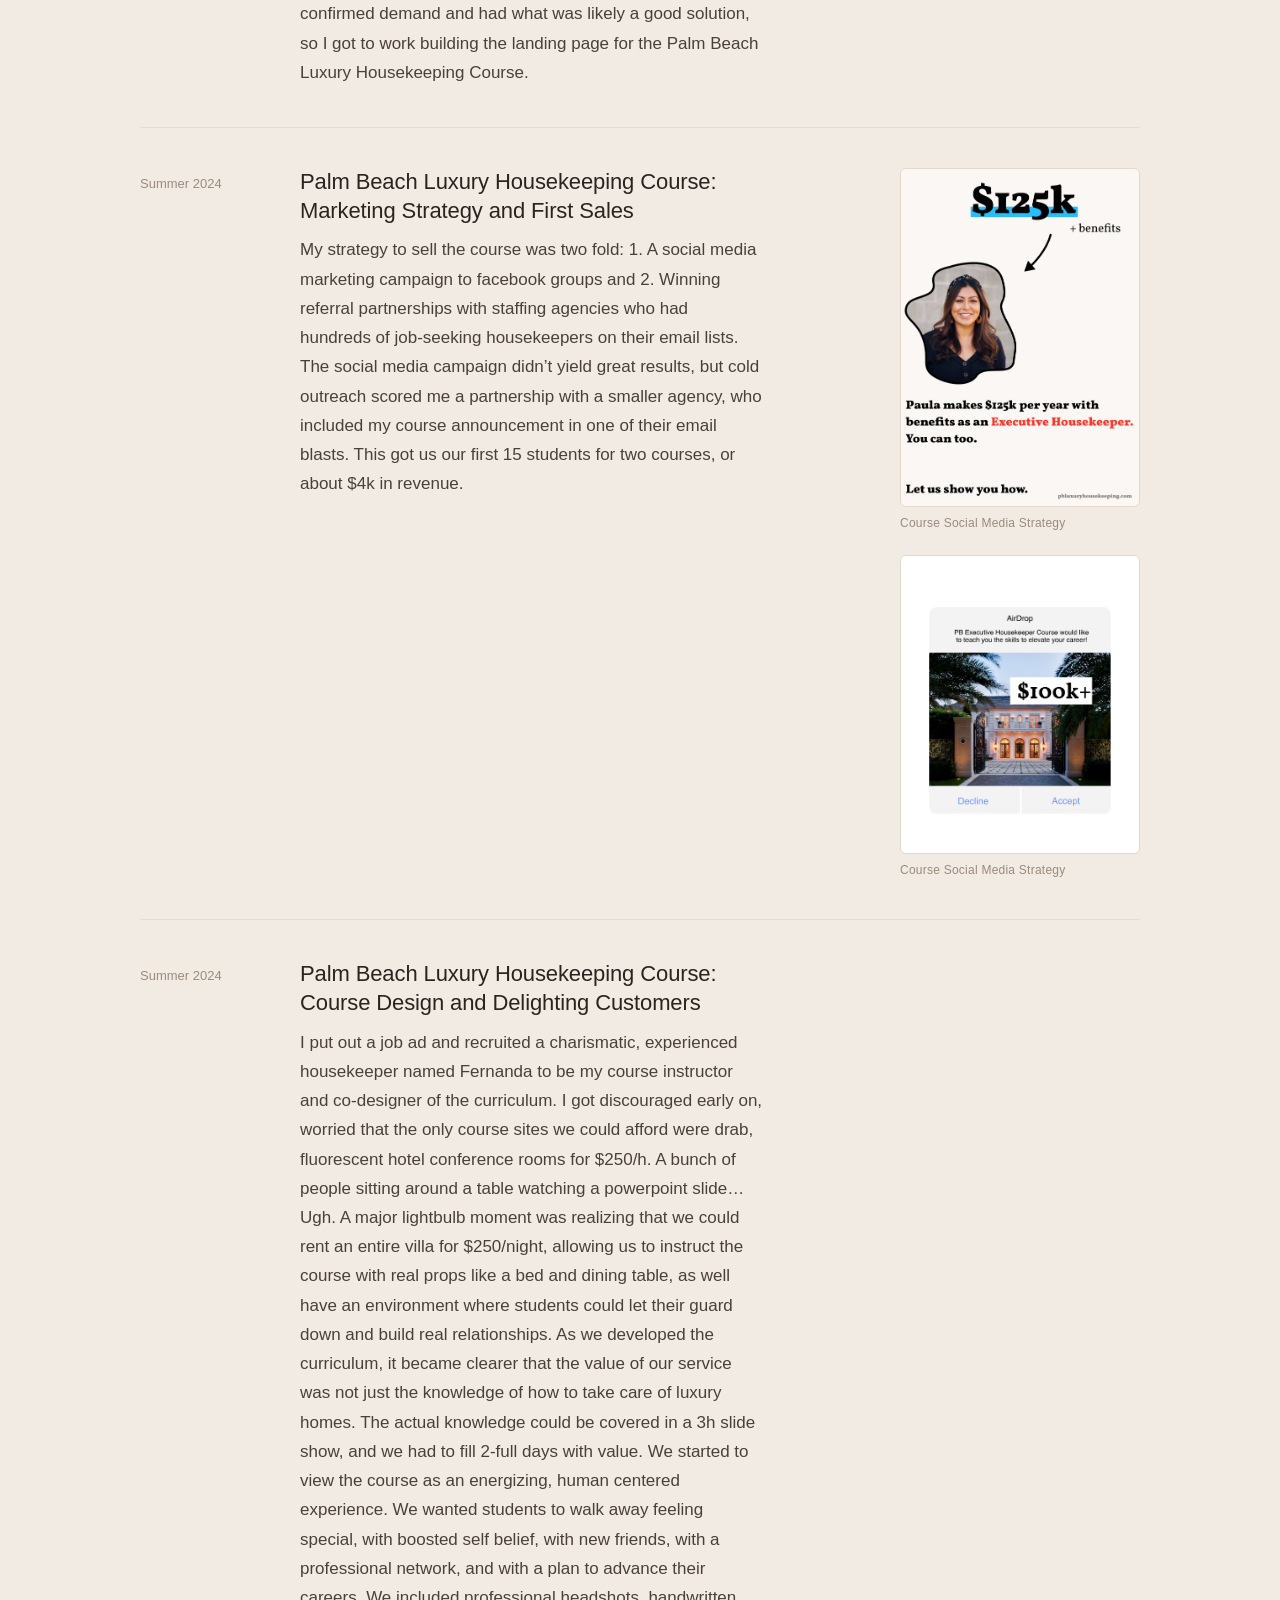
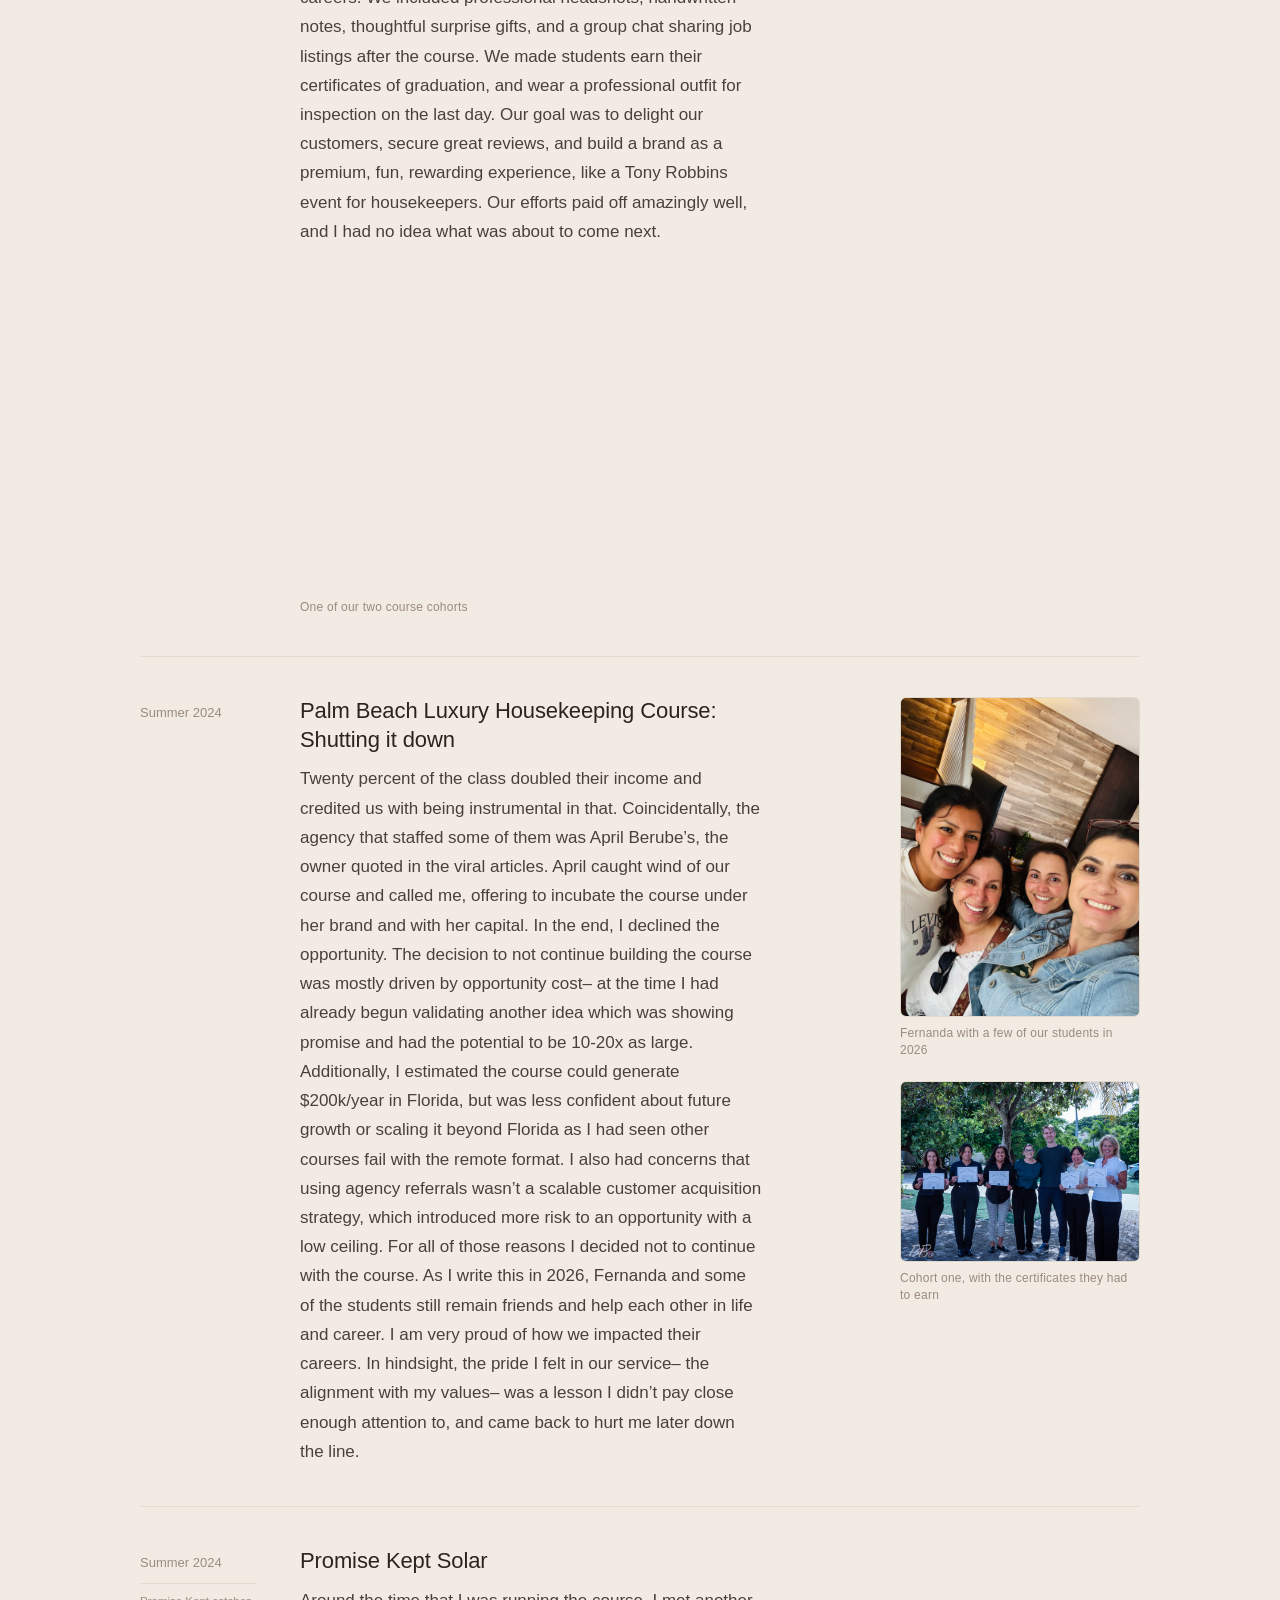
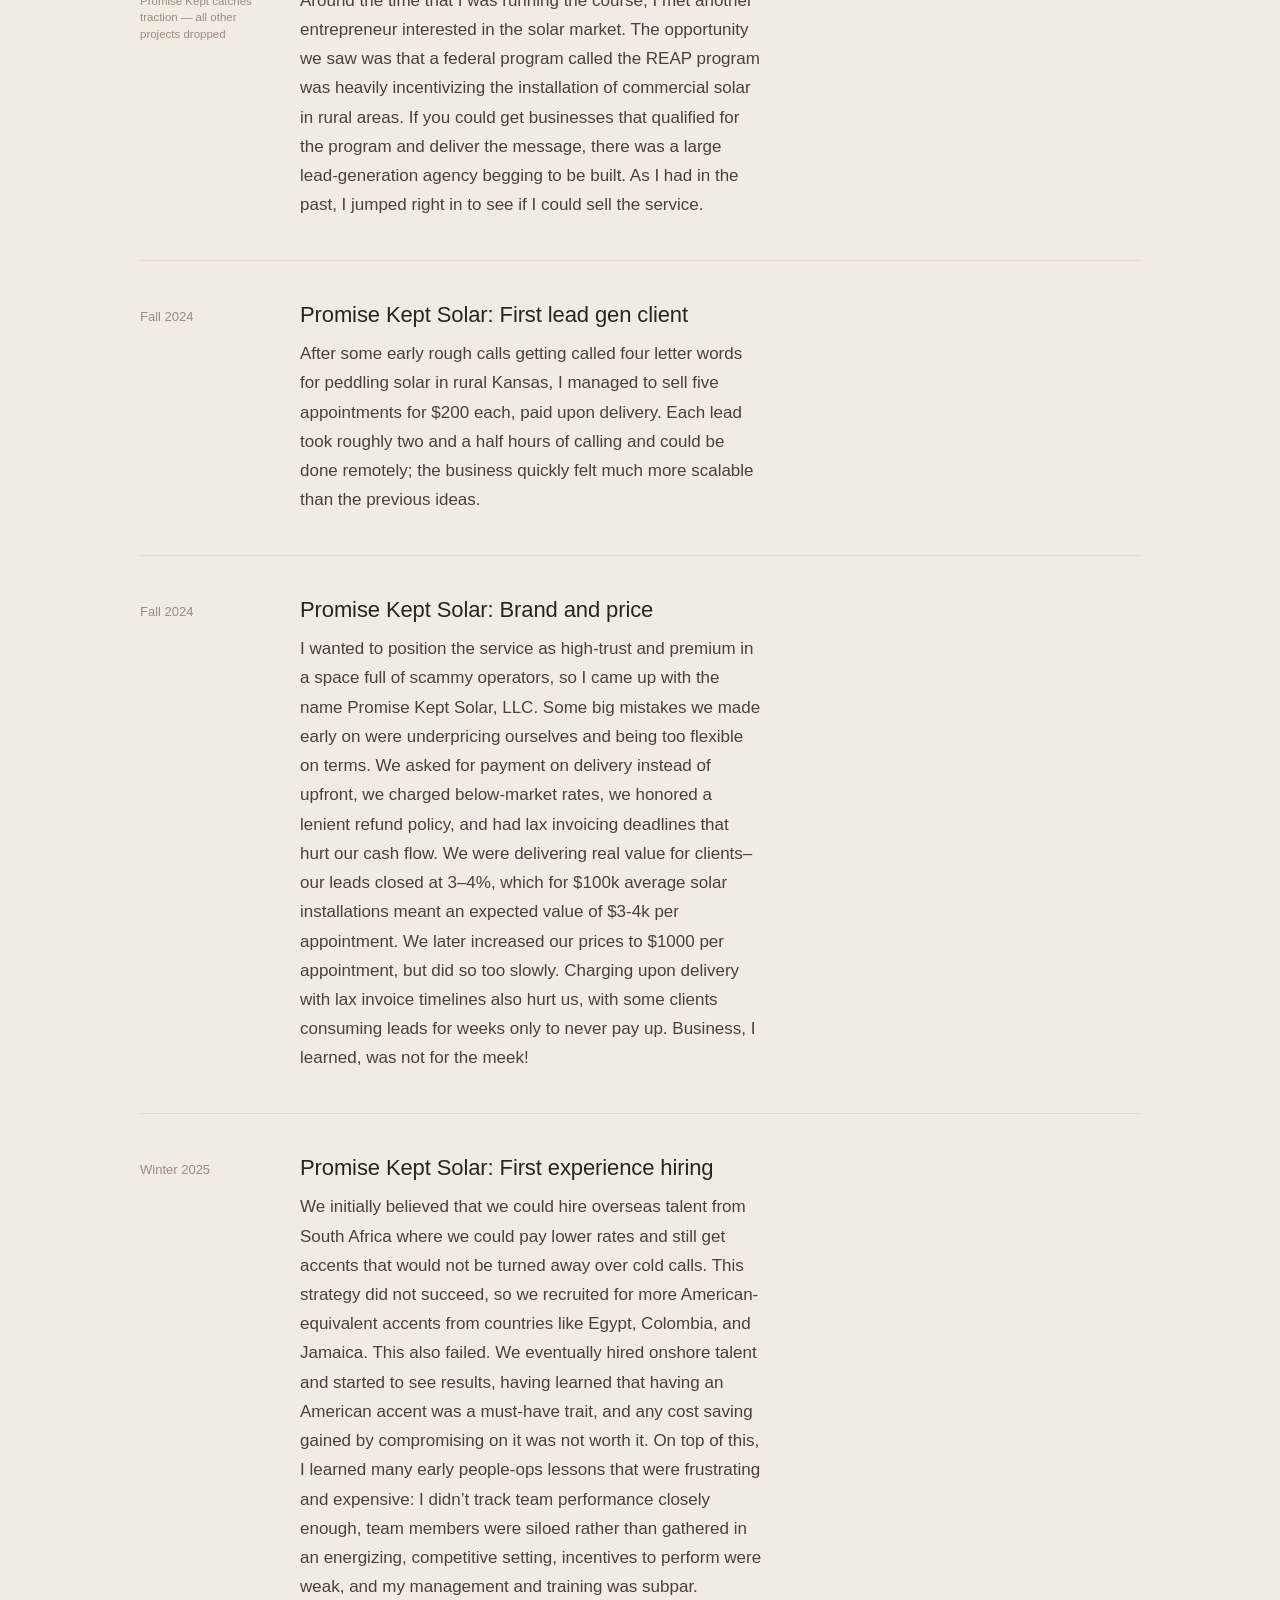
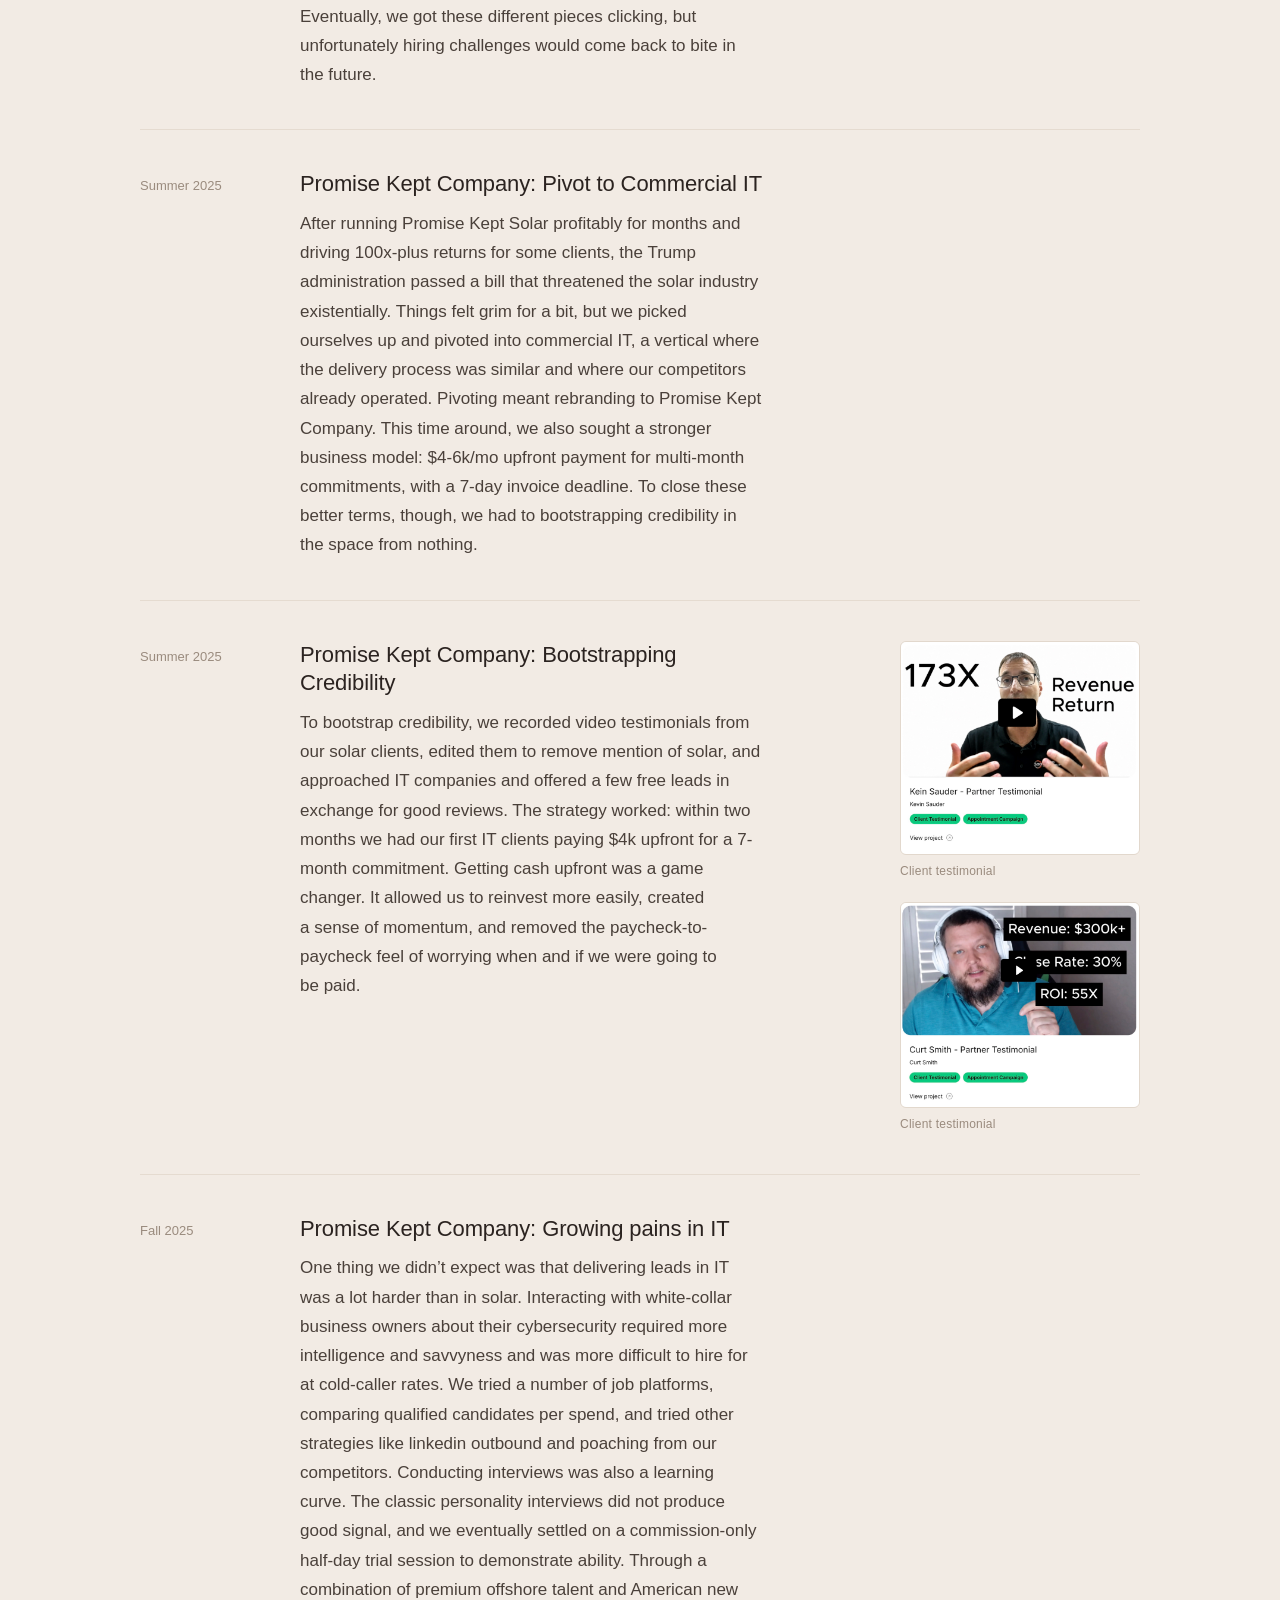
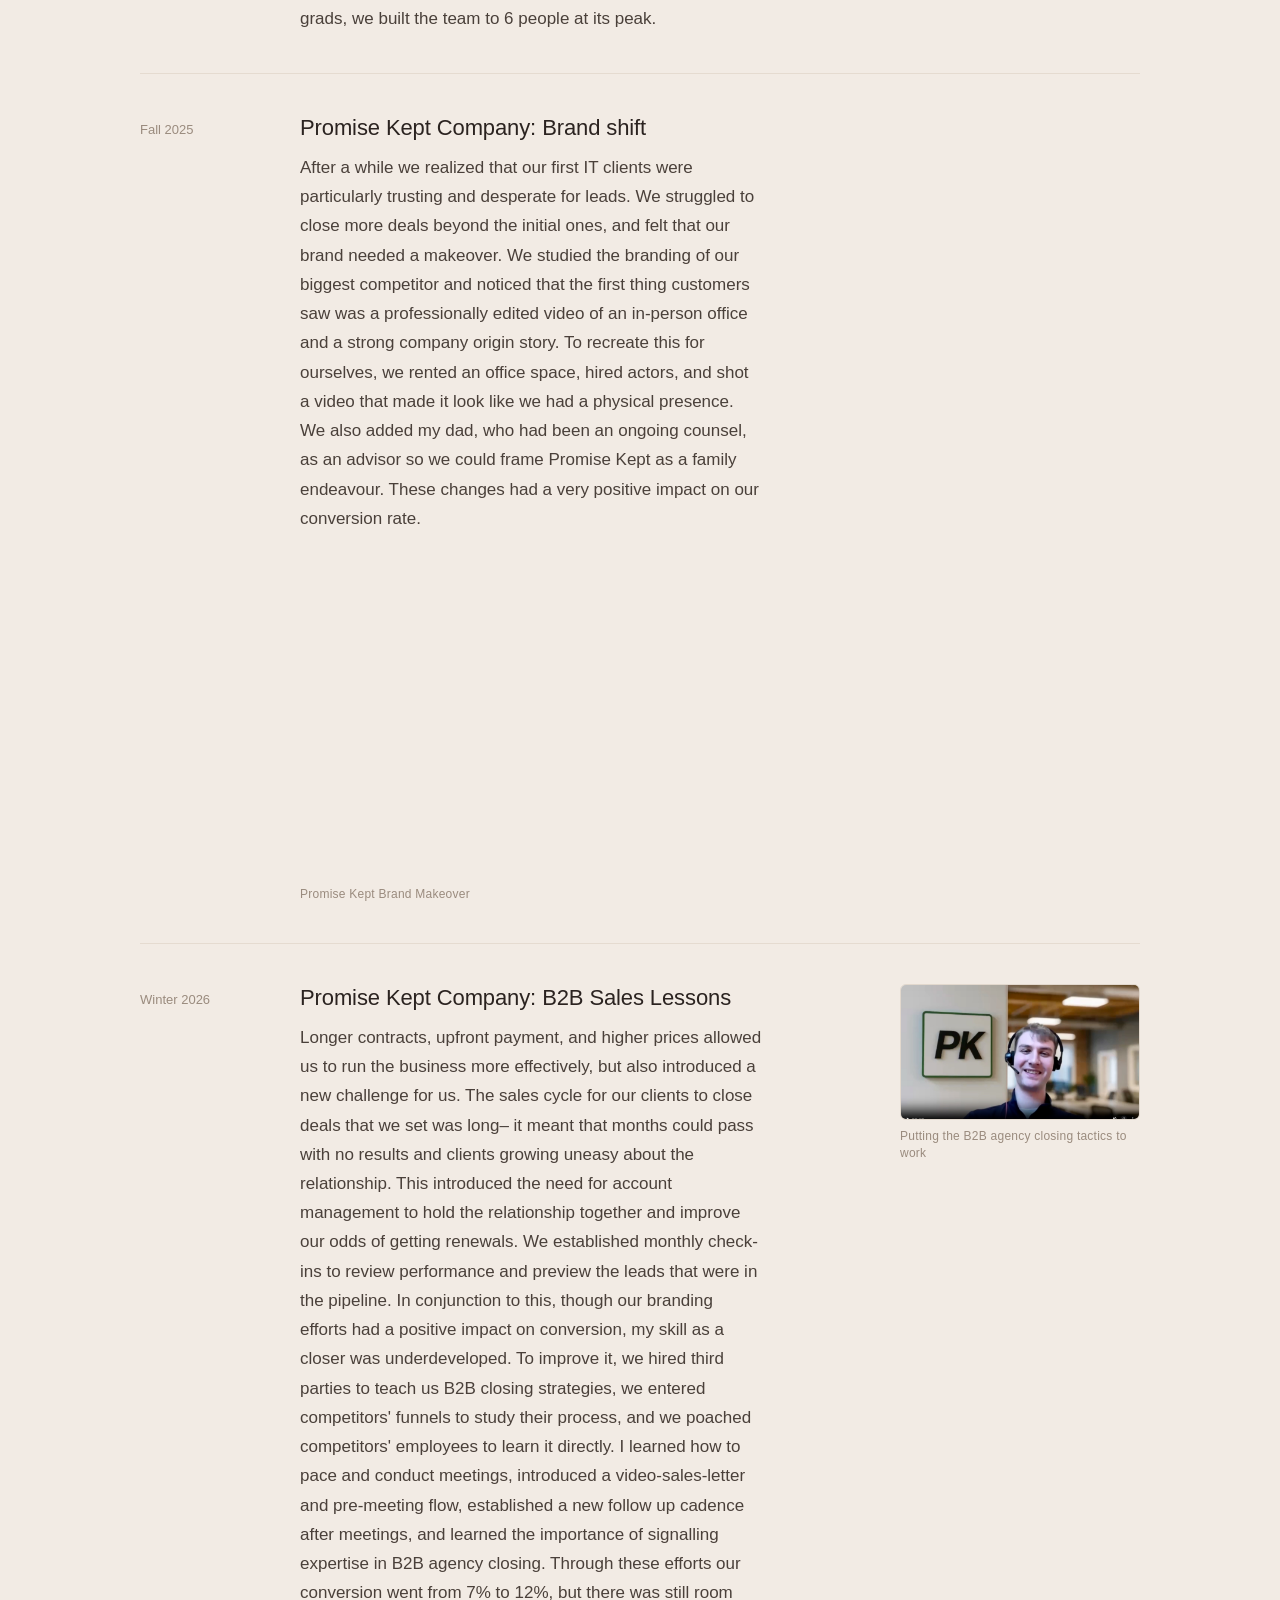
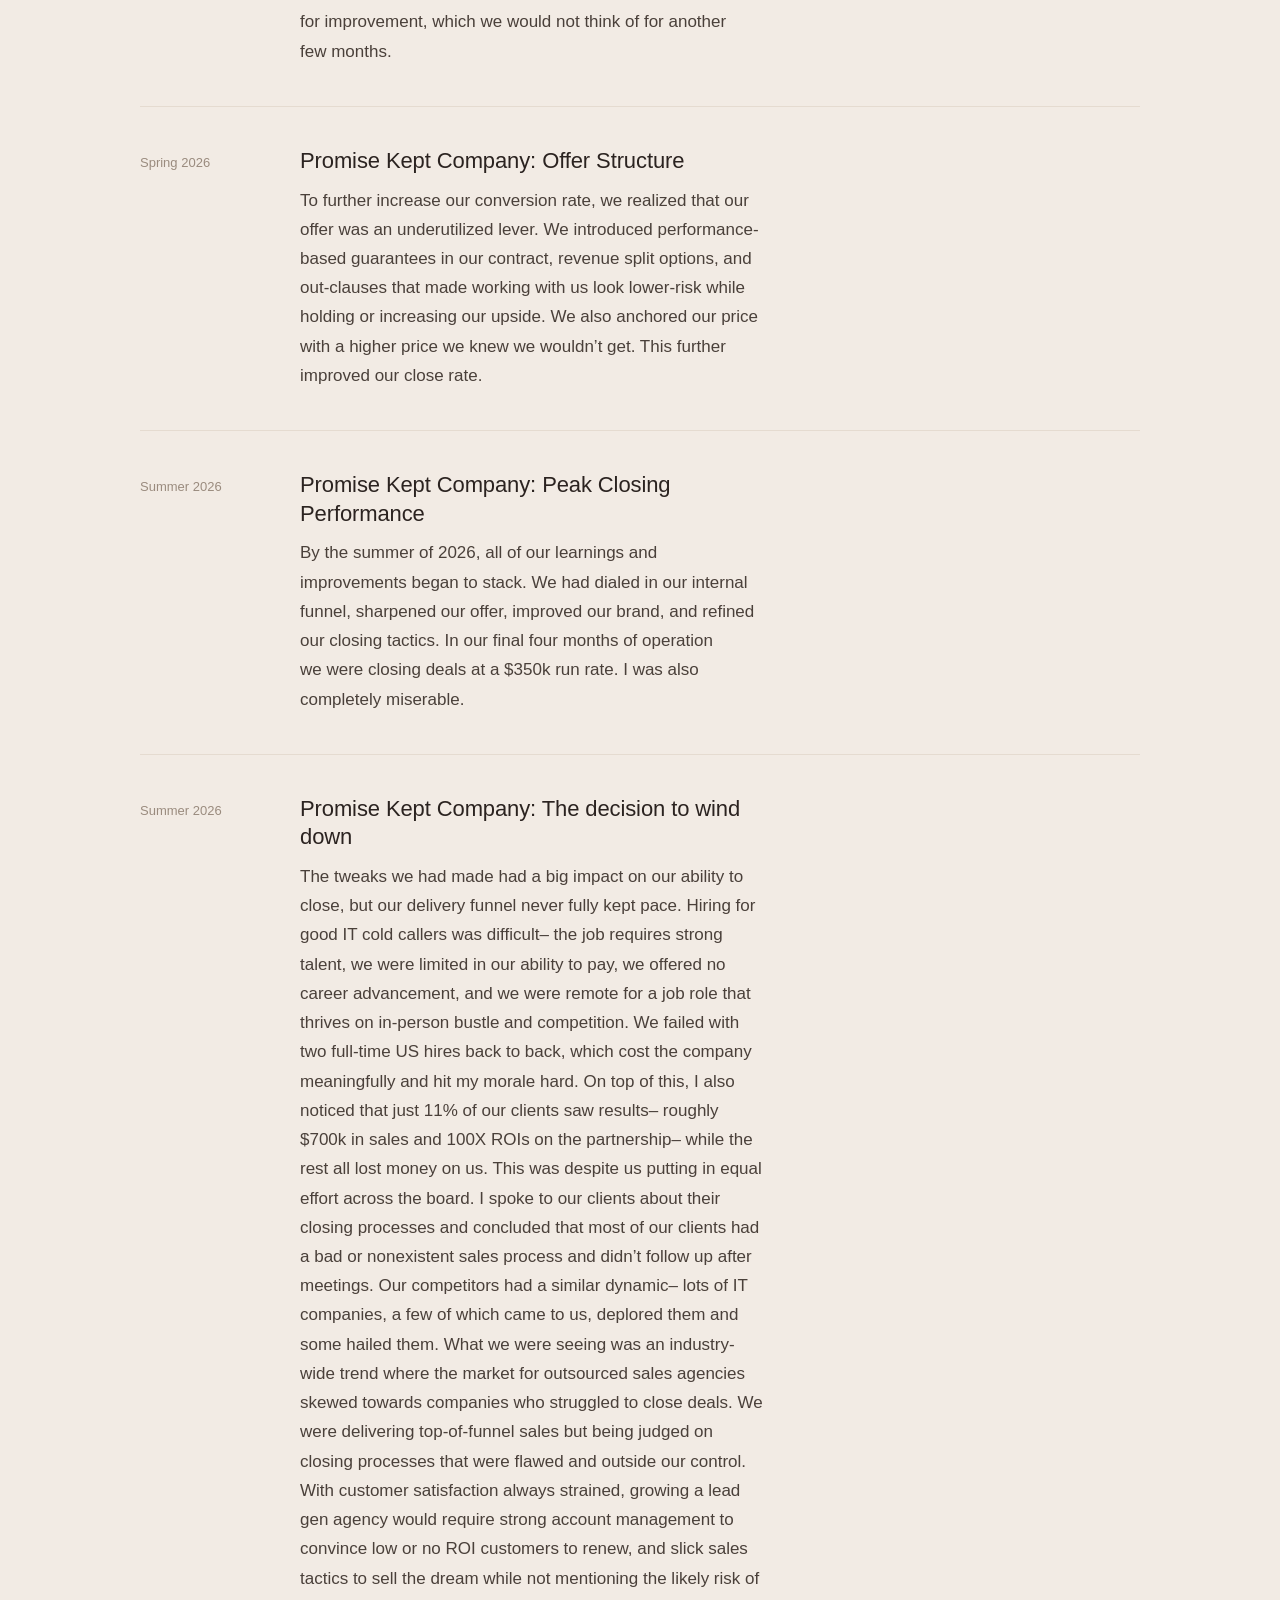
==== commit d9323bb3: "Use the same caption on both course social media images" ====
--- a/entrepreneurship.html
+++ b/entrepreneurship.html
@@ -197,7 +197,7 @@
           </figure>
           <figure class="mba-photo-figure">
             <img class="photo" src="assets/PB%20Luxury%20Housekeeping%20Course%20Social%20Media.png" alt="A social media post promoting the Palm Beach course" loading="lazy">
-            <figcaption>Course social media post</figcaption>
+            <figcaption>Course Social Media Strategy</figcaption>
           </figure>
         </div>
       </div>
